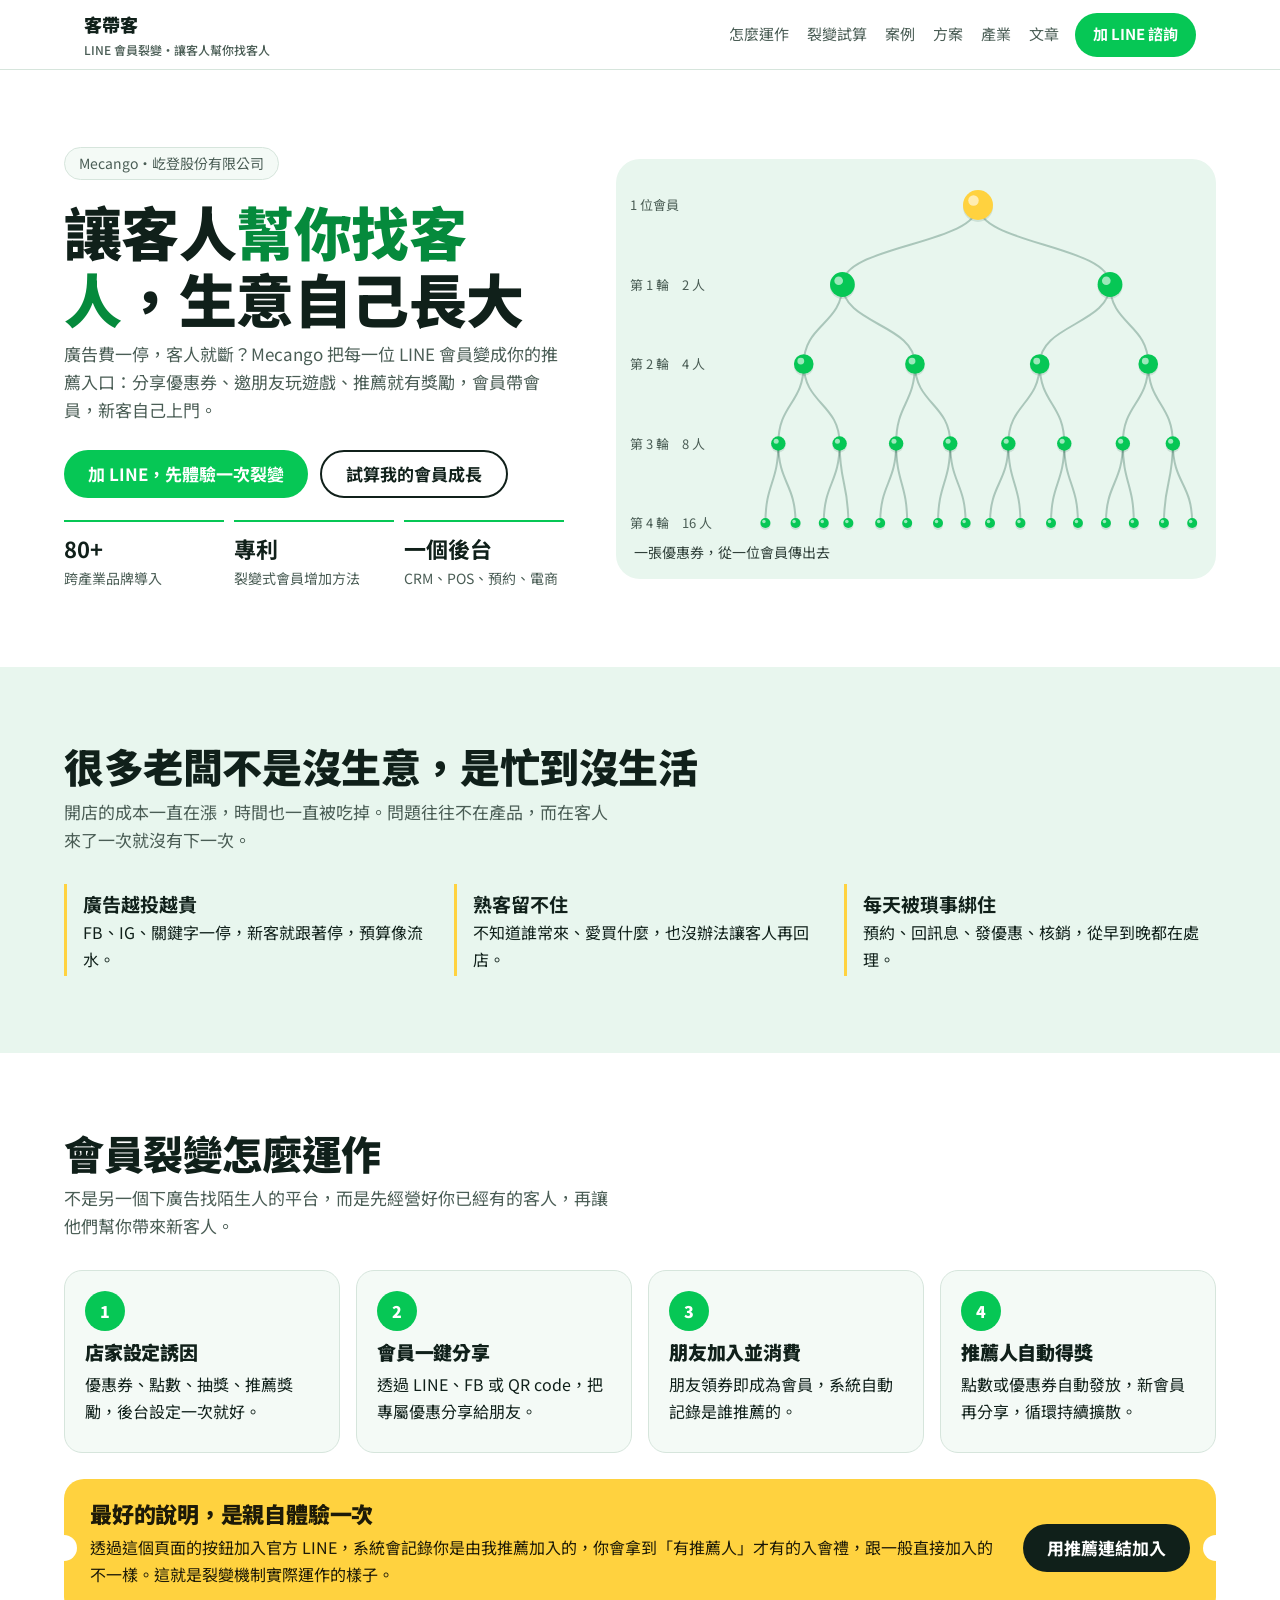
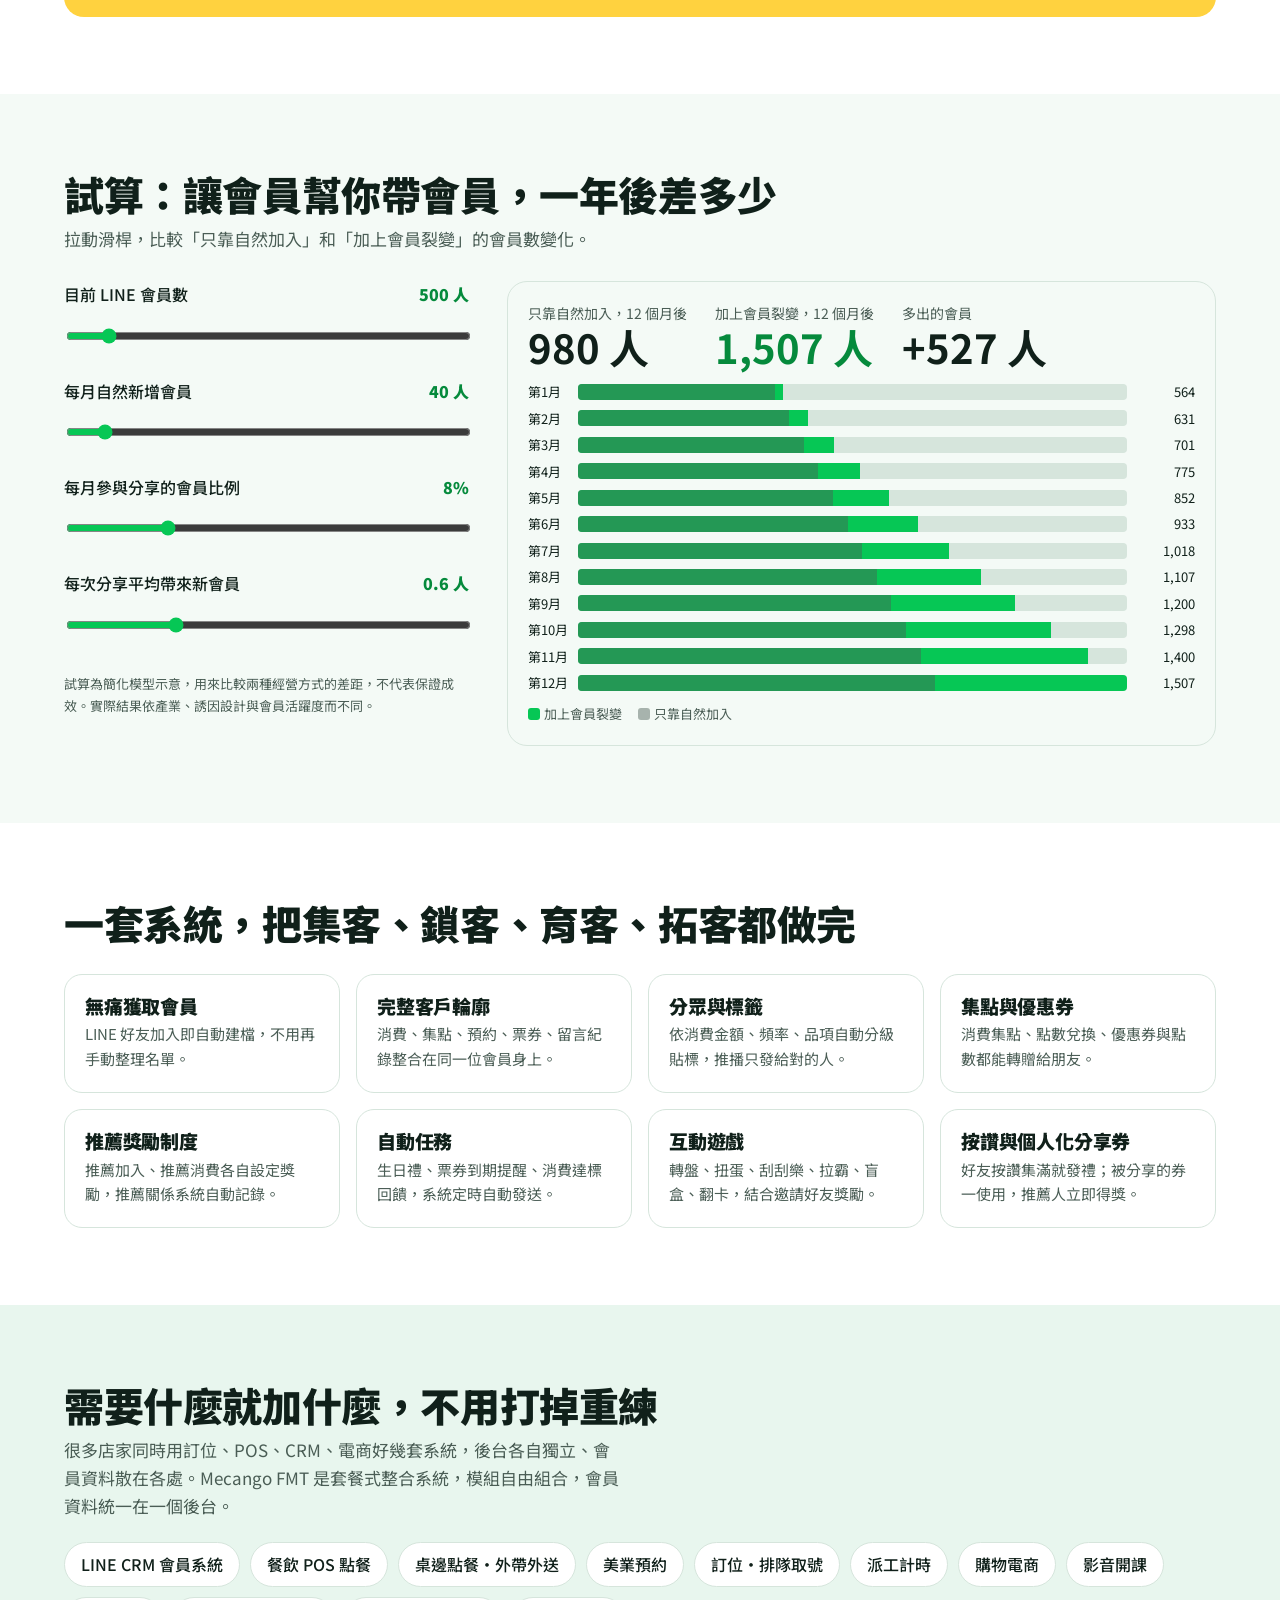
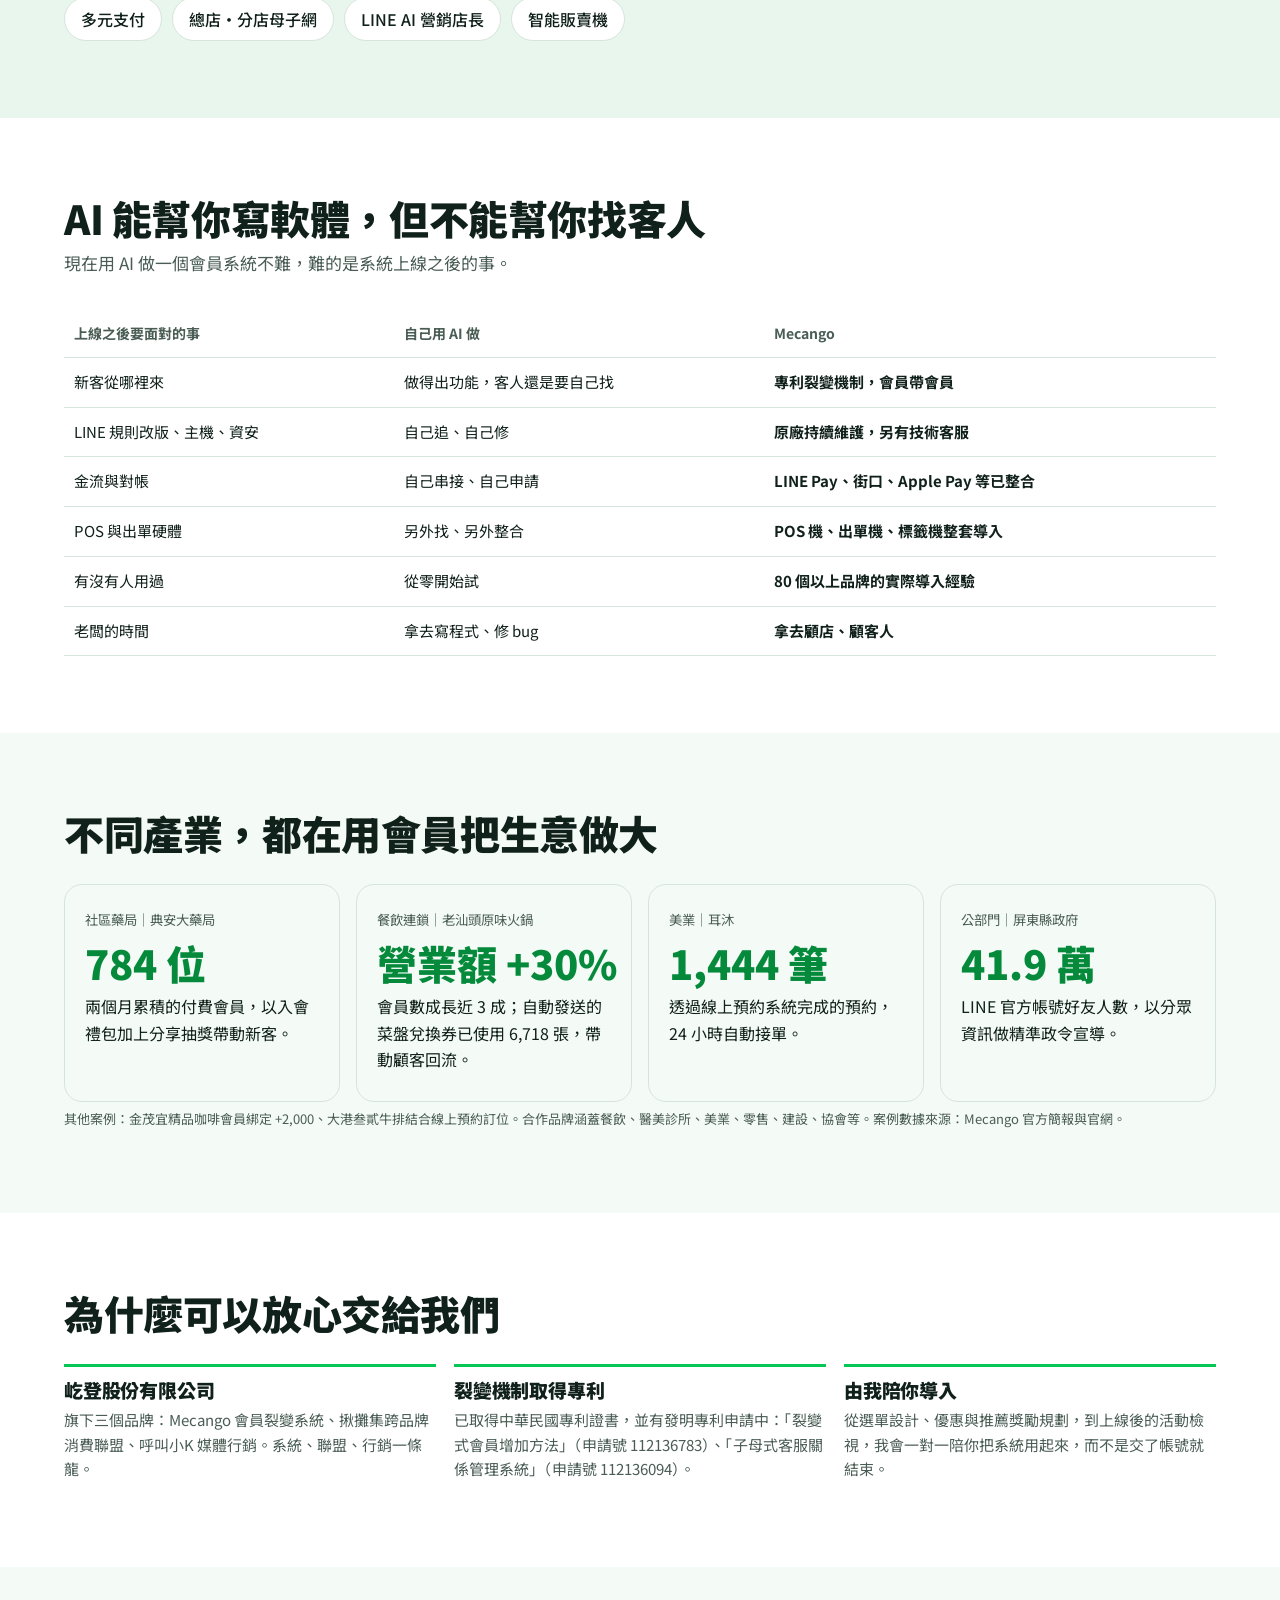
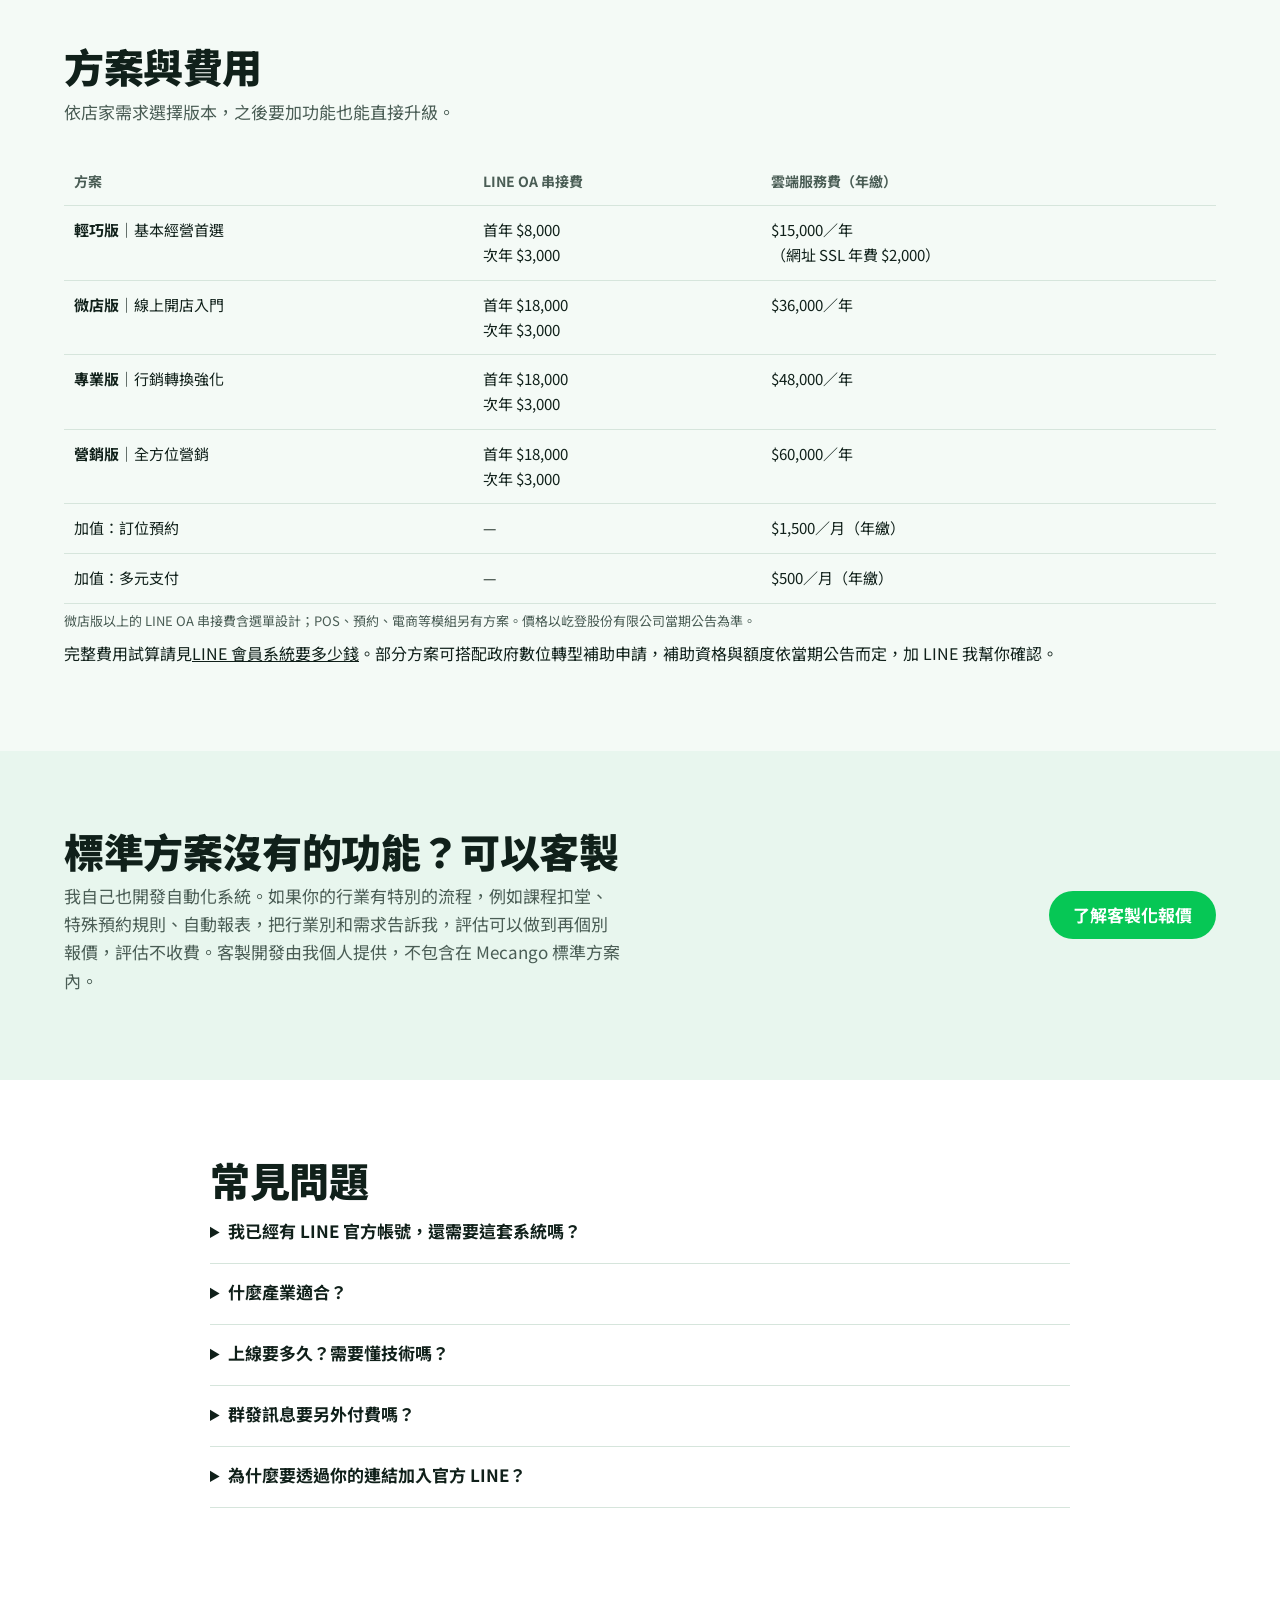
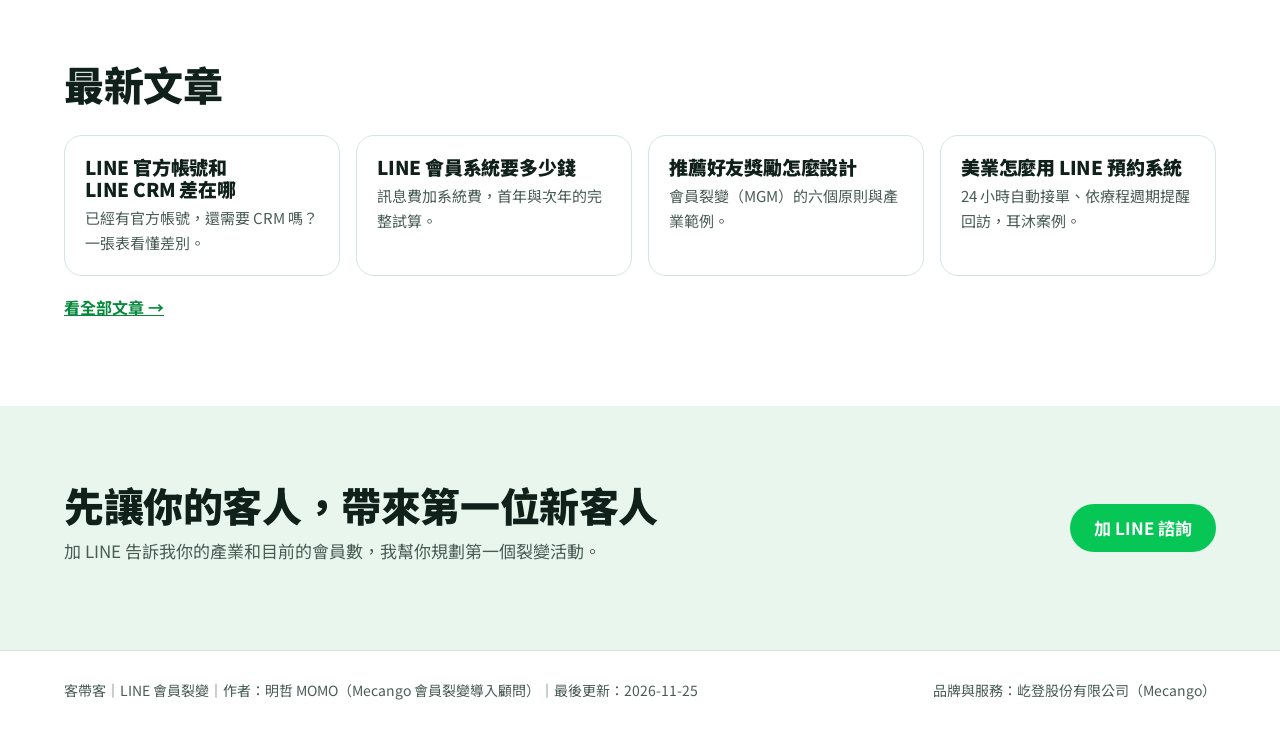
==== index.html @ d86360e8 "新增客製化功能報價頁 /custom/（需求整理表單一鍵複製到 LINE），首頁與費用頁加入入口 Co-Authored-By: Claude Opus 5.5 <noreply@anthropic." ====
<!DOCTYPE html>
<html lang="zh-Hant">
<head>
<meta charset="utf-8">
<meta name="viewport" content="width=device-width,initial-scale=1">
<title>客帶客｜LINE 會員裂變</title>
<meta name="description" content="明哲MOMO｜Mecango LINE 會員裂變系統導入顧問。讓客人幫店家找客人：LINE 官方帳號 × CRM × 推薦獎勵，適合餐飲、美業、零售與服務業。">
<meta property="og:title" content="讓客人幫你找客人｜客帶客 LINE 會員裂變">
<meta property="og:description" content="不是又一套 LINE 工具，是會一直長出新客人的會員機制。Mecango 由屹登股份有限公司提供。">
<link rel="canonical" href="https://crm.momowinwin.com/">
<meta property="og:url" content="https://crm.momowinwin.com/">
<meta property="og:site_name" content="客帶客｜LINE 會員裂變">
<meta property="og:type" content="website">
<meta property="og:locale" content="zh_TW">
<meta name="author" content="明哲 MOMO">
<script type="application/ld+json">[{"@context": "https://schema.org", "@type": "WebSite", "@id": "https://crm.momowinwin.com/#website", "name": "客帶客｜LINE 會員裂變", "alternateName": ["客帶客", "客帶客 LINE 會員裂變"], "url": "https://crm.momowinwin.com/", "inLanguage": "zh-TW", "author": {"@id": "https://crm.momowinwin.com/#momo"}}, {"@context": "https://schema.org", "@type": "Person", "@id": "https://crm.momowinwin.com/#momo", "name": "明哲 MOMO", "alternateName": "MOMO", "jobTitle": "Mecango 會員裂變導入顧問", "url": "https://crm.momowinwin.com/", "knowsAbout": ["LINE 官方帳號", "LINE CRM", "會員裂變行銷", "推薦好友獎勵", "餐飲 POS", "美業預約系統"]}, {"@context": "https://schema.org", "@type": "Service", "@id": "https://crm.momowinwin.com/#service", "name": "Mecango LINE 會員裂變系統導入", "serviceType": "LINE 官方帳號 CRM 會員系統導入", "description": "協助餐飲、美業、零售與服務業導入 Mecango LINE 會員裂變系統：會員建檔、分眾標籤、集點優惠券、推薦好友獎勵、互動遊戲與 POS、預約、電商整合。", "provider": {"@id": "https://crm.momowinwin.com/#momo"}, "brand": {"@type": "Brand", "name": "Mecango"}, "areaServed": {"@type": "Country", "name": "台灣"}, "url": "https://crm.momowinwin.com/", "hasOfferCatalog": {"@type": "OfferCatalog", "name": "Mecango FMT 方案（雲端服務費，年繳）", "itemListElement": [{"@type": "Offer", "name": "輕巧版", "price": "15000", "priceCurrency": "TWD", "description": "基本經營首選；LINE OA 串接費首年 $8,000、次年 $3,000"}, {"@type": "Offer", "name": "微店版", "price": "36000", "priceCurrency": "TWD", "description": "線上開店入門；LINE OA 串接費首年 $18,000、次年 $3,000"}, {"@type": "Offer", "name": "專業版", "price": "48000", "priceCurrency": "TWD", "description": "行銷轉換強化；LINE OA 串接費首年 $18,000、次年 $3,000"}, {"@type": "Offer", "name": "營銷版", "price": "60000", "priceCurrency": "TWD", "description": "全方位營銷；LINE OA 串接費首年 $18,000、次年 $3,000"}]}}, {"@context": "https://schema.org", "@type": "FAQPage", "mainEntity": [{"@type": "Question", "name": "我已經有 LINE 官方帳號，還需要這套系統嗎？", "acceptedAnswer": {"@type": "Answer", "text": "LINE 官方帳號本身能群發訊息，但沒有會員分級、集點、推薦關係紀錄與自動任務。Mecango 是接在你的官方帳號上，讓它從「發訊息的工具」變成「會長出新客人的會員系統」。"}}, {"@type": "Question", "name": "什麼產業適合？", "acceptedAnswer": {"@type": "Answer", "text": "只要有回頭客的生意都適合：餐飲、美業、醫美診所、藥局零售、課程、服務業，也有公部門與協會在使用。"}}, {"@type": "Question", "name": "上線要多久？需要懂技術嗎？", "acceptedAnswer": {"@type": "Answer", "text": "不需要懂技術。LINE OA 串接與選單設計由團隊完成，我會協助你規劃優惠與推薦獎勵，並教你操作後台。"}}, {"@type": "Question", "name": "群發訊息要另外付費嗎？", "acceptedAnswer": {"@type": "Answer", "text": "LINE 官方帳號的群發訊息依 LINE 的方案計費，這是 LINE 官方的費用。裂變的好處是讓會員自己分享，減少你對廣告與大量群發的依賴。"}}, {"@type": "Question", "name": "為什麼要透過你的連結加入官方 LINE？", "acceptedAnswer": {"@type": "Answer", "text": "透過推薦連結加入，系統會綁定推薦人，你會拿到有推薦人才有的入會禮，我也能直接服務你。這正是你未來可以用在自己客人身上的機制。"}}]}]</script>
<link rel="preconnect" href="https://fonts.googleapis.com">
<link rel="preconnect" href="https://fonts.gstatic.com" crossorigin>
<link href="https://fonts.googleapis.com/css2?family=Noto+Sans+TC:wght@400;500;700;900&display=swap" rel="stylesheet">
<style>
/* VOICE occasion: a confident shop-owner landing page, warm and plain-spoken
   IDEA a LINE coupon that gets passed hand to hand and multiplies
   PICTURE one member at the root branching into a growing tree of new members, drawn live
   COLOUR white ground, pale mint #e8f6ee bands, LINE green #06c755, coupon yellow #ffd23f
   TYPE Noto Sans TC 900 for titles + Noto Sans TC 400/500 text
   LAYOUT laptop: title block left over the fission tree band; phone: title, tree, button */
:root{color-scheme:light;--bg:#ffffff;--ink:#10201a;--soft:#4a5d55;--deep:#e8f6ee;--deepink:#10201a;--line:#06c755;--lineink:#058a3c;--yel:#ffd23f;--panel:#f4faf6;--rule:#d6e5dc}
:root[data-theme=light]{color-scheme:light}
:root[data-theme=dark]{color-scheme:light}
*{box-sizing:border-box;min-width:0}
html{scroll-padding-top:72px;scroll-behavior:smooth}
body{margin:0;background:var(--bg);color:var(--ink);font:16px/1.65 "Noto Sans TC",system-ui,sans-serif;overflow-x:clip}
img{max-width:100%}
a{color:inherit}
h1,h2,h3{font-weight:900;line-height:1.15;letter-spacing:-.01em;margin:0;text-wrap:balance}
h1{font-size:clamp(34px,5.4vw,58px)}
h2{font-size:clamp(28px,3.6vw,40px)}
h3{font-size:19px}
p{margin:.5em 0}
.wrap{max-width:1240px;margin:0 auto}
.band{padding-block:clamp(40px,6vw,88px);padding-inline:max(5vw,16px)}
.lede{color:var(--soft);font-size:17px;max-width:62ch}
.btn{display:inline-flex;align-items:center;gap:.5em;min-height:48px;padding:0 24px;border-radius:999px;background:var(--line);color:#fff;font-weight:700;text-decoration:none;font-size:17px;border:0;cursor:pointer;transition:transform .15s}
.btn:hover{transform:translateY(-2px)}
.btn:focus-visible,a:focus-visible,input:focus-visible,summary:focus-visible{outline:3px solid var(--yel);outline-offset:3px}
.btn.ghost{background:transparent;color:inherit;border:2px solid currentColor}
nav{position:sticky;top:0;z-index:9;background:color-mix(in srgb,var(--bg) 92%,transparent);backdrop-filter:blur(8px);border-bottom:1px solid var(--rule)}
nav .wrap{display:flex;align-items:center;gap:16px;flex-wrap:wrap;padding:10px max(5vw,16px)}
.brand{font-weight:900;font-size:18px;text-decoration:none;margin-right:auto}
.brand small{display:block;font-weight:500;font-size:12px;color:var(--soft)}
nav .links{display:flex;gap:18px;flex-wrap:wrap;font-size:15px}
nav .links a{text-decoration:none;color:var(--soft)}
nav .links a:hover{color:var(--ink)}
nav .btn{min-height:44px;padding:0 18px;font-size:15px}
.hero{display:grid;grid-template-columns:minmax(0,5fr) minmax(0,6fr);gap:clamp(20px,4vw,56px);align-items:center}
.hero .tag{display:inline-block;background:var(--panel);border:1px solid var(--rule);border-radius:999px;padding:4px 14px;font-size:14px;color:var(--soft);margin-bottom:18px}
.hero h1 em{font-style:normal;color:var(--lineink)}
.hero .cta{display:flex;gap:12px;flex-wrap:wrap;margin:26px 0 18px}
.facts{display:grid;grid-template-columns:repeat(3,minmax(0,1fr));gap:10px;margin-top:22px}
.facts div{border-top:2px solid var(--line);padding-top:8px;font-size:14px;color:var(--soft)}
.facts b{display:block;font-size:22px;color:var(--ink);white-space:nowrap}
.fig{position:relative;min-height:420px;border-radius:24px;background:var(--deep);overflow:hidden}
.fig>svg{position:absolute;inset:0;width:100%;height:100%}
.figcap{position:absolute;left:18px;bottom:14px;color:var(--deepink);font-size:14px;opacity:.85}
.deep{background:var(--deep);color:var(--deepink)}
.deep .lede{color:var(--soft)}
.pains{display:grid;grid-template-columns:repeat(3,minmax(0,1fr));gap:18px;margin-top:30px}
.pains div{border-left:3px solid var(--yel);padding:4px 0 4px 16px}
.pains b{font-size:19px;display:block}
.steps{display:grid;grid-template-columns:repeat(4,minmax(0,1fr));gap:16px;margin-top:30px;counter-reset:s}
.step{background:var(--panel);border:1px solid var(--rule);border-radius:18px;padding:20px}
.step i{display:grid;place-items:center;width:40px;height:40px;border-radius:50%;background:var(--line);color:#fff;font-style:normal;font-weight:900;margin-bottom:10px}
.coupon{margin-top:26px;display:grid;grid-template-columns:minmax(0,1fr) auto;gap:20px;align-items:center;background:var(--yel);color:#1d1a08;border-radius:20px;padding:22px 26px;position:relative}
.coupon::before,.coupon::after{content:"";position:absolute;width:26px;height:26px;border-radius:50%;background:var(--bg);top:50%;transform:translateY(-50%)}
.coupon::before{left:-13px}
.coupon::after{right:-13px}
.coupon h3{font-size:22px}
.coupon .btn{background:#10201a}
.calc{display:grid;grid-template-columns:minmax(0,4fr) minmax(0,7fr);gap:clamp(18px,3vw,40px);margin-top:28px}
.ctrl{display:grid;gap:18px;align-content:start}
.ctrl label{display:grid;gap:4px;font-weight:500}
.ctrl label span{display:flex;justify-content:space-between;gap:8px}
.ctrl output{font-weight:900;color:var(--lineink);white-space:nowrap}
input[type=range]{width:100%;height:44px;accent-color:var(--line)}
.result{background:var(--panel);border:1px solid var(--rule);border-radius:20px;padding:20px}
.big{display:flex;flex-wrap:wrap;gap:12px 28px;margin-bottom:12px}
.big div{font-size:14px;color:var(--soft)}
.big b{display:block;font-size:clamp(28px,4vw,40px);color:var(--ink);line-height:1.1;white-space:nowrap}
.big .up b{color:var(--lineink)}
.bars{display:grid;gap:5px}
.bar{display:grid;grid-template-columns:3.2em minmax(0,1fr) 4.6em;gap:8px;align-items:center;font-size:13px}
.bar .t{height:16px;background:var(--rule);border-radius:4px;position:relative;overflow:hidden}
.bar .a{position:absolute;inset:0 auto 0 0;background:var(--soft);opacity:.45}
.bar .b{position:absolute;inset:0 auto 0 0;background:var(--line)}
.bar .v{text-align:right;font-variant-numeric:tabular-nums;white-space:nowrap}
.key{display:flex;gap:16px;flex-wrap:wrap;font-size:13px;color:var(--soft);margin-top:10px}
.key i{display:inline-block;width:12px;height:12px;border-radius:3px;vertical-align:-1px;margin-right:4px}
.note{font-size:13px;color:var(--soft)}
.grid4{display:grid;grid-template-columns:repeat(4,minmax(0,1fr));gap:16px;margin-top:28px}
.feat{border:1px solid var(--rule);border-radius:18px;padding:20px}
.feat h3{margin-bottom:6px}
.feat p{color:var(--soft);font-size:15px;margin:0}
.mods{display:flex;flex-wrap:wrap;gap:10px;margin-top:22px}
.mods span{background:#fff;border:1px solid var(--rule);border-radius:999px;padding:8px 16px;font-weight:500}
.scroll{overflow-x:auto}
table{width:100%;border-collapse:collapse;margin-top:24px;font-size:15px}
th,td{text-align:left;padding:12px 10px;border-bottom:1px solid var(--rule);vertical-align:top}
th{font-size:14px;color:var(--soft);font-weight:700}
td.us{font-weight:700}
td.us::marker{content:none}
.price td:nth-child(n+2){white-space:nowrap}
.cases{display:grid;grid-template-columns:repeat(4,minmax(0,1fr));gap:16px;margin-top:28px}
.case{background:var(--panel);border-radius:18px;padding:20px;border:1px solid var(--rule)}
.case small{color:var(--soft)}
.case b{display:block;font-size:clamp(30px,3.4vw,40px);font-weight:900;color:var(--lineink);line-height:1.1;margin:10px 0 4px;white-space:nowrap}
.trust{display:grid;grid-template-columns:repeat(3,minmax(0,1fr));gap:18px;margin-top:28px}
.trust div{border-top:3px solid var(--line);padding-top:12px}
.trust p{color:var(--soft);font-size:15px}
details{border-bottom:1px solid var(--rule);padding:14px 0}
summary{cursor:pointer;font-weight:700;font-size:17px;min-height:32px}
details p{color:var(--soft)}
.final{text-align:left;display:grid;grid-template-columns:minmax(0,1fr) auto;gap:24px;align-items:center}
footer{padding:28px max(5vw,16px);font-size:14px;color:var(--soft);border-top:1px solid var(--rule)}
footer .wrap{display:flex;flex-wrap:wrap;gap:8px 24px;justify-content:space-between}
@media(max-width:900px){.hero,.calc{grid-template-columns:minmax(0,1fr)}.steps,.grid4,.cases{grid-template-columns:repeat(2,minmax(0,1fr))}nav .links a:nth-child(-n+4){display:none}nav .links{gap:14px}}
@media(max-width:600px){.pains,.trust,.steps,.grid4,.cases,.facts{grid-template-columns:minmax(0,1fr)}.facts{grid-template-columns:repeat(3,minmax(0,1fr))}.facts b{font-size:18px}.fig{min-height:320px}.coupon,.final{grid-template-columns:minmax(0,1fr)}table{font-size:14px}.stack thead{display:none}.stack tr{display:grid;padding-block:10px;border-bottom:1px solid var(--rule)}.stack td{border:0;padding:3px 0}.stack td::before{content:attr(data-l)"：";color:var(--soft);font-weight:500}}
@media(prefers-reduced-motion:reduce){html{scroll-behavior:auto}.btn{transition:none}}
</style>
</head>
<body>
<nav><div class="wrap">
<a class="brand" href="#top">客帶客<small>LINE 會員裂變・讓客人幫你找客人</small></a>
<div class="links"><a href="#how">怎麼運作</a><a href="#calc">裂變試算</a><a href="#cases">案例</a><a href="#price">方案</a><a href="guides/#industry">產業</a><a href="guides/">文章</a></div>
<a class="btn js-line" href="https://liff.line.me/2000189532-mPbqGd5y/subscribe-3q5l5619" target="_blank" rel="noopener">加 LINE 諮詢</a>
</div></nav>

<header class="band" id="top"><div class="wrap hero">
<div>
<span class="tag">Mecango・屹登股份有限公司</span>
<h1>讓客人<em>幫你找客人</em>，生意自己長大</h1>
<p class="lede">廣告費一停，客人就斷？Mecango 把每一位 LINE 會員變成你的推薦入口：分享優惠券、邀朋友玩遊戲、推薦就有獎勵，會員帶會員，新客自己上門。</p>
<div class="cta"><a class="btn js-line" href="https://liff.line.me/2000189532-mPbqGd5y/subscribe-3q5l5619" target="_blank" rel="noopener">加 LINE，先體驗一次裂變</a><a class="btn ghost" href="#calc">試算我的會員成長</a></div>
<div class="facts">
<div><b>80+</b>跨產業品牌導入</div>
<div><b>專利</b>裂變式會員增加方法</div>
<div><b>一個後台</b>CRM、POS、預約、電商</div>
</div>
</div>
<div class="fig" id="tree"><svg aria-label="一位會員分享後，新會員再分享，會員數層層增加的示意圖" role="img"></svg><span class="figcap">一張優惠券，從一位會員傳出去</span></div>
</div></header>

<section class="band deep"><div class="wrap">
<h2>很多老闆不是沒生意，是忙到沒生活</h2>
<p class="lede">開店的成本一直在漲，時間也一直被吃掉。問題往往不在產品，而在客人來了一次就沒有下一次。</p>
<div class="pains">
<div><b>廣告越投越貴</b>FB、IG、關鍵字一停，新客就跟著停，預算像流水。</div>
<div><b>熟客留不住</b>不知道誰常來、愛買什麼，也沒辦法讓客人再回店。</div>
<div><b>每天被瑣事綁住</b>預約、回訊息、發優惠、核銷，從早到晚都在處理。</div>
</div>
</div></section>

<section class="band" id="how"><div class="wrap">
<h2>會員裂變怎麼運作</h2>
<p class="lede">不是另一個下廣告找陌生人的平台，而是先經營好你已經有的客人，再讓他們幫你帶來新客人。</p>
<div class="steps">
<div class="step"><i>1</i><h3>店家設定誘因</h3><p>優惠券、點數、抽獎、推薦獎勵，後台設定一次就好。</p></div>
<div class="step"><i>2</i><h3>會員一鍵分享</h3><p>透過 LINE、FB 或 QR code，把專屬優惠分享給朋友。</p></div>
<div class="step"><i>3</i><h3>朋友加入並消費</h3><p>朋友領券即成為會員，系統自動記錄是誰推薦的。</p></div>
<div class="step"><i>4</i><h3>推薦人自動得獎</h3><p>點數或優惠券自動發放，新會員再分享，循環持續擴散。</p></div>
</div>
<div class="coupon">
<div><h3>最好的說明，是親自體驗一次</h3><p>透過這個頁面的按鈕加入官方 LINE，系統會記錄你是由我推薦加入的，你會拿到「有推薦人」才有的入會禮，跟一般直接加入的不一樣。這就是裂變機制實際運作的樣子。</p></div>
<a class="btn js-line" href="https://liff.line.me/2000189532-mPbqGd5y/subscribe-3q5l5619" target="_blank" rel="noopener">用推薦連結加入</a>
</div>
</div></section>

<section class="band" id="calc" style="background:var(--panel)"><div class="wrap">
<h2>試算：讓會員幫你帶會員，一年後差多少</h2>
<p class="lede">拉動滑桿，比較「只靠自然加入」和「加上會員裂變」的會員數變化。</p>
<div class="calc">
<div class="ctrl">
<label for="m0"><span>目前 LINE 會員數<output id="o-m0"></output></span><input type="range" id="m0" min="50" max="5000" step="50" value="500"></label>
<label for="org"><span>每月自然新增會員<output id="o-org"></output></span><input type="range" id="org" min="0" max="500" step="10" value="40"></label>
<label for="sh"><span>每月參與分享的會員比例<output id="o-sh"></output></span><input type="range" id="sh" min="1" max="30" step="1" value="8"></label>
<label for="cv"><span>每次分享平均帶來新會員<output id="o-cv"></output></span><input type="range" id="cv" min="0.1" max="2" step="0.1" value="0.6"></label>
<p class="note">試算為簡化模型示意，用來比較兩種經營方式的差距，不代表保證成效。實際結果依產業、誘因設計與會員活躍度而不同。</p>
</div>
<div class="result">
<div class="big"><div>只靠自然加入，12 個月後<b id="r-a"></b></div><div class="up">加上會員裂變，12 個月後<b id="r-b"></b></div><div>多出的會員<b id="r-d"></b></div></div>
<div class="bars" id="bars"></div>
<div class="key"><span><i style="background:var(--line)"></i>加上會員裂變</span><span><i style="background:var(--soft);opacity:.45"></i>只靠自然加入</span></div>
</div>
</div>
</div></section>

<section class="band" id="features"><div class="wrap">
<h2>一套系統，把集客、鎖客、育客、拓客都做完</h2>
<div class="grid4">
<div class="feat"><h3>無痛獲取會員</h3><p>LINE 好友加入即自動建檔，不用再手動整理名單。</p></div>
<div class="feat"><h3>完整客戶輪廓</h3><p>消費、集點、預約、票券、留言紀錄整合在同一位會員身上。</p></div>
<div class="feat"><h3>分眾與標籤</h3><p>依消費金額、頻率、品項自動分級貼標，推播只發給對的人。</p></div>
<div class="feat"><h3>集點與優惠券</h3><p>消費集點、點數兌換、優惠券與點數都能轉贈給朋友。</p></div>
<div class="feat"><h3>推薦獎勵制度</h3><p>推薦加入、推薦消費各自設定獎勵，推薦關係系統自動記錄。</p></div>
<div class="feat"><h3>自動任務</h3><p>生日禮、票券到期提醒、消費達標回饋，系統定時自動發送。</p></div>
<div class="feat"><h3>互動遊戲</h3><p>轉盤、扭蛋、刮刮樂、拉霸、盲盒、翻卡，結合邀請好友獎勵。</p></div>
<div class="feat"><h3>按讚與個人化分享券</h3><p>好友按讚集滿就發禮；被分享的券一使用，推薦人立即得獎。</p></div>
</div>
</div></section>

<section class="band deep"><div class="wrap">
<h2>需要什麼就加什麼，不用打掉重練</h2>
<p class="lede">很多店家同時用訂位、POS、CRM、電商好幾套系統，後台各自獨立、會員資料散在各處。Mecango FMT 是套餐式整合系統，模組自由組合，會員資料統一在一個後台。</p>
<div class="mods"><span>LINE CRM 會員系統</span><span>餐飲 POS 點餐</span><span>桌邊點餐・外帶外送</span><span>美業預約</span><span>訂位・排隊取號</span><span>派工計時</span><span>購物電商</span><span>影音開課</span><span>多元支付</span><span>總店・分店母子網</span><span>LINE AI 營銷店長</span><span>智能販賣機</span></div>
</div></section>

<section class="band"><div class="wrap">
<h2>AI 能幫你寫軟體，但不能幫你找客人</h2>
<p class="lede">現在用 AI 做一個會員系統不難，難的是系統上線之後的事。</p>
<div class="scroll"><table class="stack">
<thead><tr><th>上線之後要面對的事</th><th>自己用 AI 做</th><th>Mecango</th></tr></thead>
<tbody>
<tr><td>新客從哪裡來</td><td>做得出功能，客人還是要自己找</td><td class="us">專利裂變機制，會員帶會員</td></tr>
<tr><td>LINE 規則改版、主機、資安</td><td>自己追、自己修</td><td class="us">原廠持續維護，另有技術客服</td></tr>
<tr><td>金流與對帳</td><td>自己串接、自己申請</td><td class="us">LINE Pay、街口、Apple Pay 等已整合</td></tr>
<tr><td>POS 與出單硬體</td><td>另外找、另外整合</td><td class="us">POS 機、出單機、標籤機整套導入</td></tr>
<tr><td>有沒有人用過</td><td>從零開始試</td><td class="us">80 個以上品牌的實際導入經驗</td></tr>
<tr><td>老闆的時間</td><td>拿去寫程式、修 bug</td><td class="us">拿去顧店、顧客人</td></tr>
</tbody></table></div>
</div></section>

<section class="band" id="cases" style="background:var(--panel)"><div class="wrap">
<h2>不同產業，都在用會員把生意做大</h2>
<div class="cases">
<div class="case"><small>社區藥局｜典安大藥局</small><b>784 位</b><p>兩個月累積的付費會員，以入會禮包加上分享抽獎帶動新客。</p></div>
<div class="case"><small>餐飲連鎖｜老汕頭原味火鍋</small><b>營業額 +30%</b><p>會員數成長近 3 成；自動發送的菜盤兌換券已使用 6,718 張，帶動顧客回流。</p></div>
<div class="case"><small>美業｜耳沐</small><b>1,444 筆</b><p>透過線上預約系統完成的預約，24 小時自動接單。</p></div>
<div class="case"><small>公部門｜屏東縣政府</small><b>41.9 萬</b><p>LINE 官方帳號好友人數，以分眾資訊做精準政令宣導。</p></div>
</div>
<p class="note">其他案例：金茂宜精品咖啡會員綁定 +2,000、大港叁貳牛排結合線上預約訂位。合作品牌涵蓋餐飲、醫美診所、美業、零售、建設、協會等。案例數據來源：Mecango 官方簡報與官網。</p>
</div></section>

<section class="band"><div class="wrap">
<h2>為什麼可以放心交給我們</h2>
<div class="trust">
<div><h3>屹登股份有限公司</h3><p>旗下三個品牌：Mecango 會員裂變系統、揪攤集跨品牌消費聯盟、呼叫小K 媒體行銷。系統、聯盟、行銷一條龍。</p></div>
<div><h3>裂變機制取得專利</h3><p>已取得中華民國專利證書，並有發明專利申請中：「裂變式會員增加方法」（申請號 112136783）、「子母式客服關係管理系統」（申請號 112136094）。</p></div>
<div><h3>由我陪你導入</h3><p>從選單設計、優惠與推薦獎勵規劃，到上線後的活動檢視，我會一對一陪你把系統用起來，而不是交了帳號就結束。</p></div>
</div>
</div></section>

<section class="band" id="price" style="background:var(--panel)"><div class="wrap">
<h2>方案與費用</h2>
<p class="lede">依店家需求選擇版本，之後要加功能也能直接升級。</p>
<div class="scroll"><table class="price">
<thead><tr><th>方案</th><th>LINE OA 串接費</th><th>雲端服務費（年繳）</th></tr></thead>
<tbody>
<tr><td><b>輕巧版</b>｜基本經營首選</td><td>首年 $8,000<br>次年 $3,000</td><td>$15,000／年<br>（網址 SSL 年費 $2,000）</td></tr>
<tr><td><b>微店版</b>｜線上開店入門</td><td>首年 $18,000<br>次年 $3,000</td><td>$36,000／年</td></tr>
<tr><td><b>專業版</b>｜行銷轉換強化</td><td>首年 $18,000<br>次年 $3,000</td><td>$48,000／年</td></tr>
<tr><td><b>營銷版</b>｜全方位營銷</td><td>首年 $18,000<br>次年 $3,000</td><td>$60,000／年</td></tr>
<tr><td>加值：訂位預約</td><td>—</td><td>$1,500／月（年繳）</td></tr>
<tr><td>加值：多元支付</td><td>—</td><td>$500／月（年繳）</td></tr>
</tbody></table></div>
<p class="note">微店版以上的 LINE OA 串接費含選單設計；POS、預約、電商等模組另有方案。價格以屹登股份有限公司當期公告為準。</p>
<p>完整費用試算請見<a href="pricing/">LINE 會員系統要多少錢</a>。部分方案可搭配政府數位轉型補助申請，補助資格與額度依當期公告而定，加 LINE 我幫你確認。</p>
</div></section>

<section class="band deep" id="custom"><div class="wrap final">
<div><h2>標準方案沒有的功能？可以客製</h2><p class="lede">我自己也開發自動化系統。如果你的行業有特別的流程，例如課程扣堂、特殊預約規則、自動報表，把行業別和需求告訴我，評估可以做到再個別報價，評估不收費。客製開發由我個人提供，不包含在 Mecango 標準方案內。</p></div>
<a class="btn" href="custom/">了解客製化報價</a>
</div></section>

<section class="band" id="faq"><div class="wrap" style="max-width:860px">
<h2>常見問題</h2>
<details><summary>我已經有 LINE 官方帳號，還需要這套系統嗎？</summary><p>LINE 官方帳號本身能群發訊息，但沒有會員分級、集點、推薦關係紀錄與自動任務。Mecango 是接在你的官方帳號上，讓它從「發訊息的工具」變成「會長出新客人的會員系統」。</p></details>
<details><summary>什麼產業適合？</summary><p>只要有回頭客的生意都適合：餐飲、美業、醫美診所、藥局零售、課程、服務業，也有公部門與協會在使用。</p></details>
<details><summary>上線要多久？需要懂技術嗎？</summary><p>不需要懂技術。LINE OA 串接與選單設計由團隊完成，我會協助你規劃優惠與推薦獎勵，並教你操作後台。</p></details>
<details><summary>群發訊息要另外付費嗎？</summary><p>LINE 官方帳號的群發訊息依 LINE 的方案計費，這是 LINE 官方的費用。裂變的好處是讓會員自己分享，減少你對廣告與大量群發的依賴。</p></details>
<details><summary>為什麼要透過你的連結加入官方 LINE？</summary><p>透過推薦連結加入，系統會綁定推薦人，你會拿到有推薦人才有的入會禮，我也能直接服務你。這正是你未來可以用在自己客人身上的機制。</p></details>
</div></section>

<section class="band"><div class="wrap">
<h2>最新文章</h2>
<div class="grid4">
<a class="feat" href="line-oa-vs-crm/" style="text-decoration:none"><h3>LINE 官方帳號和 LINE CRM 差在哪</h3><p>已經有官方帳號，還需要 CRM 嗎？一張表看懂差別。</p></a>
<a class="feat" href="pricing/" style="text-decoration:none"><h3>LINE 會員系統要多少錢</h3><p>訊息費加系統費，首年與次年的完整試算。</p></a>
<a class="feat" href="referral/" style="text-decoration:none"><h3>推薦好友獎勵怎麼設計</h3><p>會員裂變（MGM）的六個原則與產業範例。</p></a>
<a class="feat" href="beauty/" style="text-decoration:none"><h3>美業怎麼用 LINE 預約系統</h3><p>24 小時自動接單、依療程週期提醒回訪，耳沐案例。</p></a>
</div>
<p style="margin-top:18px"><a href="guides/" style="color:var(--lineink);font-weight:700">看全部文章 →</a></p>
</div></section>

<section class="band deep"><div class="wrap final">
<div><h2>先讓你的客人，帶來第一位新客人</h2><p class="lede">加 LINE 告訴我你的產業和目前的會員數，我幫你規劃第一個裂變活動。</p></div>
<a class="btn js-line" href="https://liff.line.me/2000189532-mPbqGd5y/subscribe-3q5l5619" target="_blank" rel="noopener">加 LINE 諮詢</a>
</div></section>

<footer><div class="wrap">
<span>客帶客｜LINE 會員裂變｜作者：明哲 MOMO（Mecango 會員裂變導入顧問）｜最後更新：2026-11-25</span>
<span>品牌與服務：屹登股份有限公司（Mecango）</span>
</div></footer>

<script>
{
const LINE_URL="https://liff.line.me/2000189532-mPbqGd5y/subscribe-3q5l5619";
for(const a of document.querySelectorAll('.js-line')){a.href=LINE_URL;a.target="_blank";a.rel="noopener"}

const s=document.querySelector('#tree svg');
const reduce=matchMedia('(prefers-reduced-motion: reduce)').matches;
const drawTree=()=>{
  const W=s.clientWidth,H=s.clientHeight;if(!W||!H)return;
  const levels=W<520?4:5,top=46,bot=H-56,gap=(bot-top)/(levels-1),L=W<520?80:136,R=12,span=W-L-R;
  let seed=7;const rnd=()=>(seed=seed*16807%2147483647)/2147483647;
  const nodes=[];
  for(let l=0;l<levels;l++){const n=2**l;for(let i=0;i<n;i++){const x=L+span*(i+.5)/n+(l?(rnd()-.5)*span/n*.2:0);nodes.push({l,i,x,y:top+l*gap})}}
  const at=(l,i)=>nodes.find(n=>n.l===l&&n.i===i);
  let lines='',dots='';
  for(const n of nodes){if(n.l){const p=at(n.l-1,n.i>>1);lines+=`<path d="M${p.x},${p.y} C${p.x},${(p.y+n.y)/2} ${n.x},${(p.y+n.y)/2} ${n.x},${n.y}" stroke="rgba(10,74,51,.28)" stroke-width="2" fill="none"/>`}
    const r=Math.max(5,15-n.l*2.6),c=n.l===0?'#ffd23f':'#06c755',d=reduce?0:n.l*.35;
    dots+=`<g style="opacity:${reduce?1:0};animation:${reduce?'none':`pop .5s ${d}s forwards`}"><circle cx="${n.x}" cy="${n.y+2}" r="${r}" fill="rgba(10,74,51,.12)"/><circle cx="${n.x}" cy="${n.y}" r="${r}" fill="${c}"/><circle cx="${n.x-r*.3}" cy="${n.y-r*.3}" r="${r*.35}" fill="rgba(255,255,255,.6)"/></g>`}
  const labels=[];for(let l=0;l<levels;l++)labels.push(W<520?(l?`<text x="12" y="${top+l*gap-3}" fill="#4a5d55" font-size="13">第 ${l} 輪</text><text x="12" y="${top+l*gap+14}" fill="#4a5d55" font-size="13">${2**l} 人</text>`:`<text x="12" y="${top+5}" fill="#4a5d55" font-size="13">1 位會員</text>`):`<text x="14" y="${top+l*gap+5}" fill="#4a5d55" font-size="13">${l?`第 ${l} 輪　${2**l} 人`:'1 位會員'}</text>`);
  s.innerHTML=`<style>@keyframes pop{to{opacity:1}}text{paint-order:stroke;stroke:#e8f6ee;stroke-width:4px}</style>${lines}${dots}${labels.join('')}`;
};
const ro=new ResizeObserver(drawTree);ro.observe(s);

const ids=['m0','org','sh','cv'],el=Object.fromEntries(ids.map(k=>[k,document.getElementById(k)]));
const fmt=n=>Math.round(n).toLocaleString('zh-TW');
const calc=()=>{
  const m0=+el.m0.value,org=+el.org.value,sh=+el.sh.value/100,cv=+el.cv.value;
  document.getElementById('o-m0').textContent=fmt(m0)+' 人';
  document.getElementById('o-org').textContent=fmt(org)+' 人';
  document.getElementById('o-sh').textContent=Math.round(sh*100)+'%';
  document.getElementById('o-cv').textContent=cv.toFixed(1)+' 人';
  const A=[],B=[];let b=m0;
  for(let t=1;t<=12;t++){b=b+b*sh*cv+org;B.push(b);A.push(m0+org*t)}
  const max=B[11];
  document.getElementById('r-a').textContent=fmt(A[11])+' 人';
  document.getElementById('r-b').textContent=fmt(B[11])+' 人';
  document.getElementById('r-d').textContent='+'+fmt(B[11]-A[11])+' 人';
  document.getElementById('bars').innerHTML=B.map((v,i)=>`<div class="bar"><span>第${i+1}月</span><span class="t"><span class="b" style="width:${v/max*100}%"></span><span class="a" style="width:${A[i]/max*100}%"></span></span><span class="v">${fmt(v)}</span></div>`).join('');
};
ids.forEach(k=>el[k].addEventListener('input',calc));calc();
}
</script>
</body>
</html>
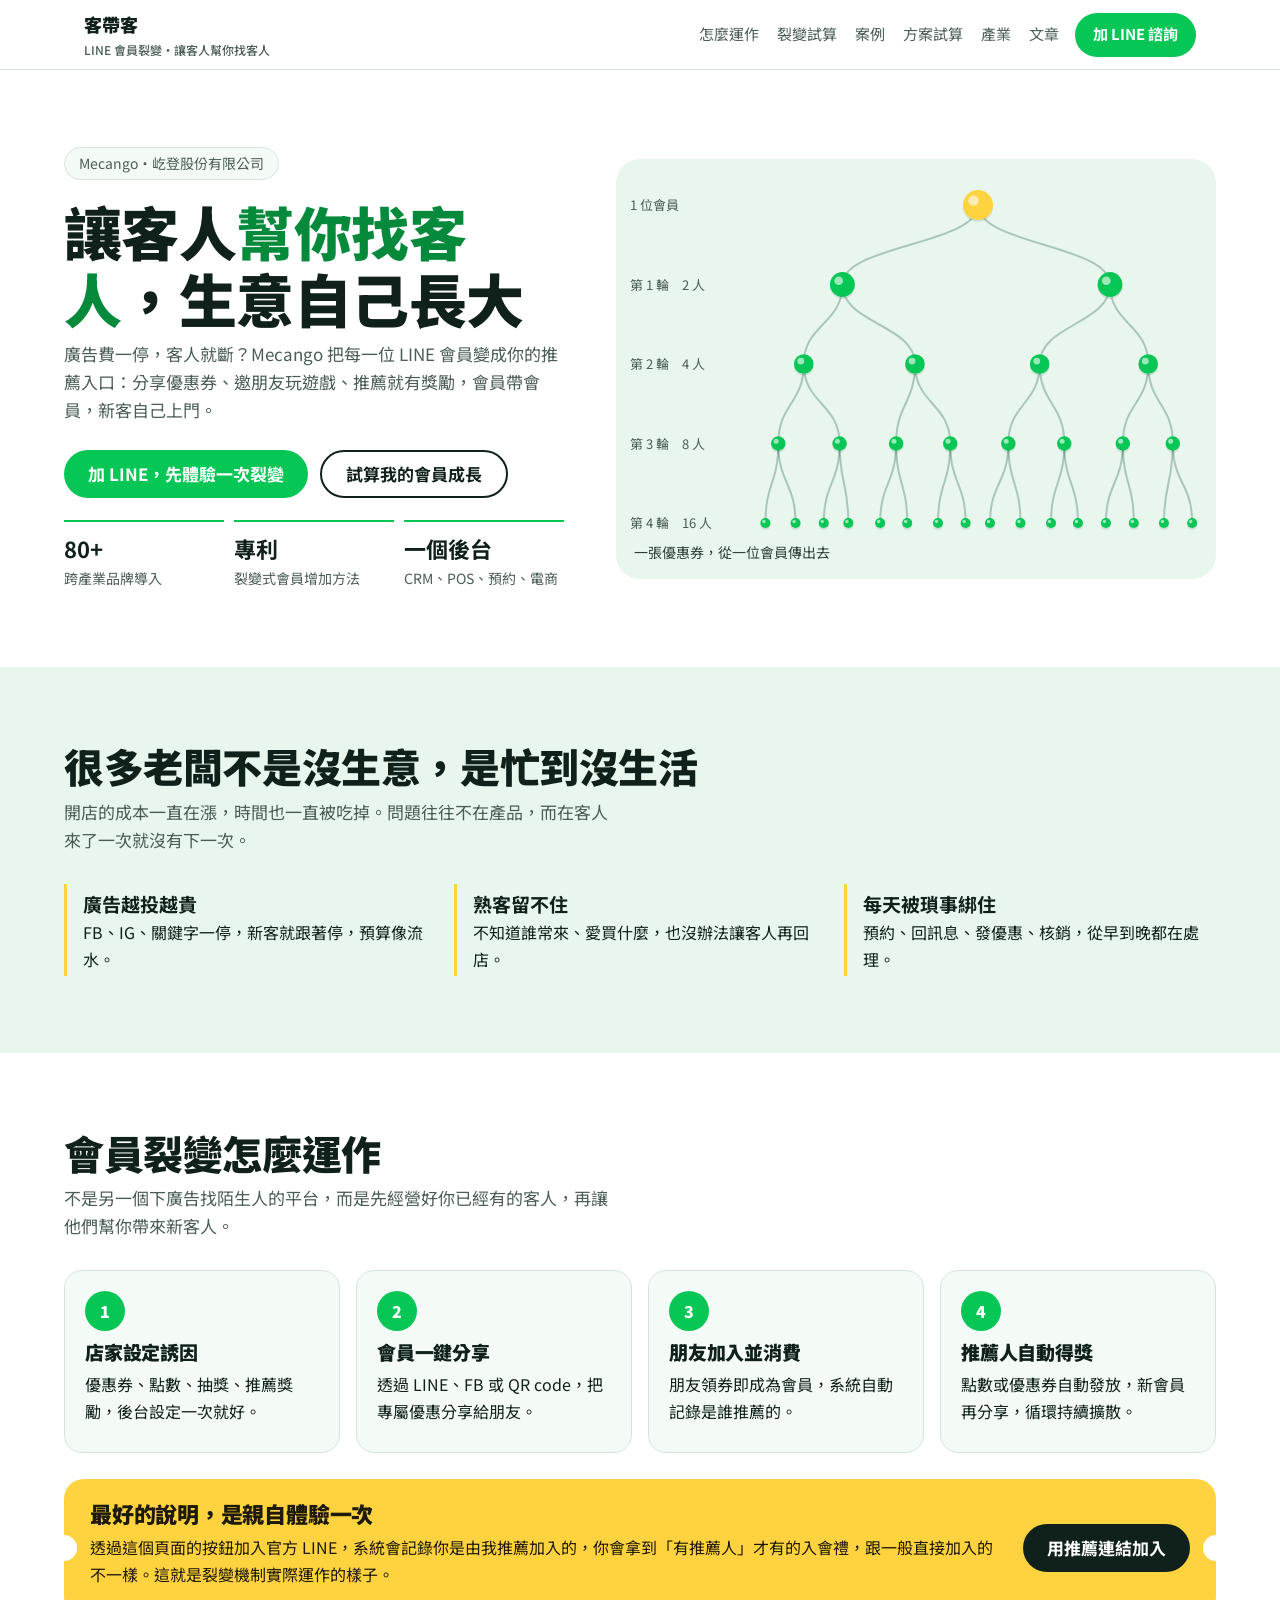
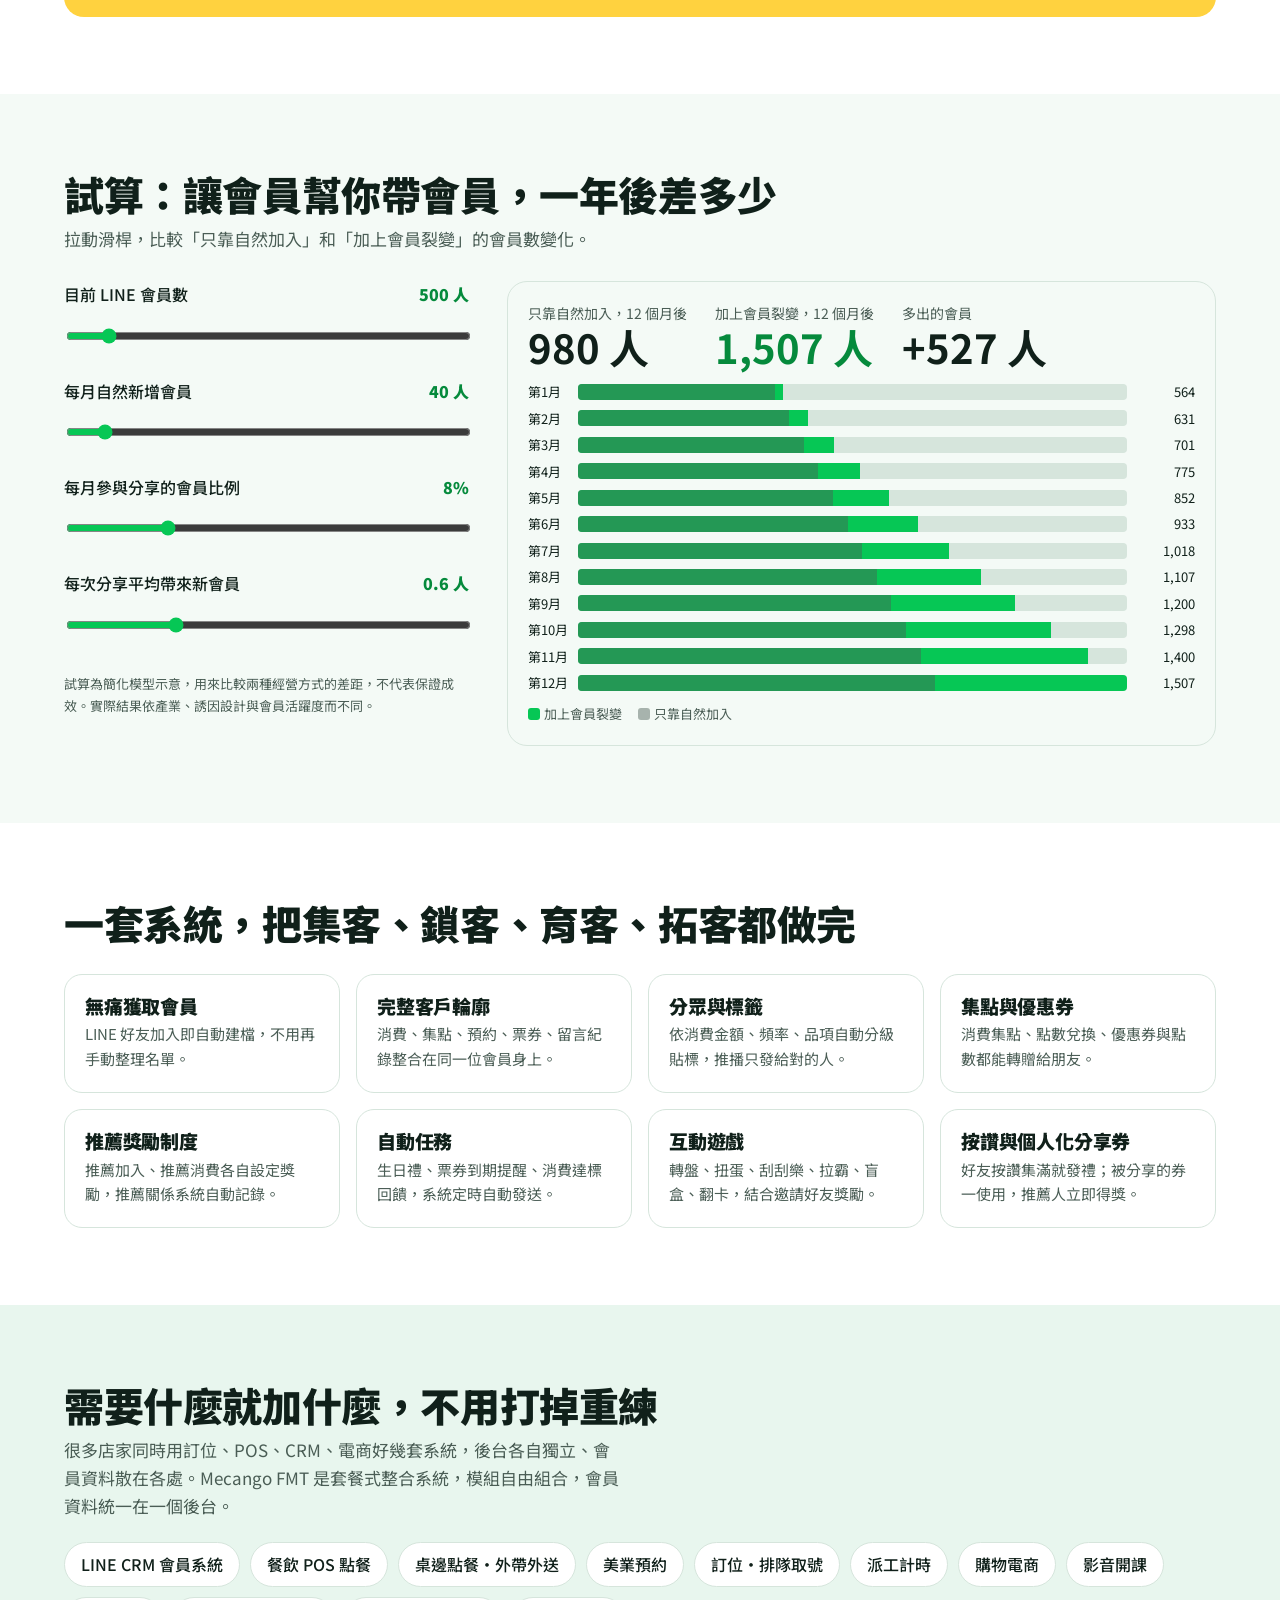
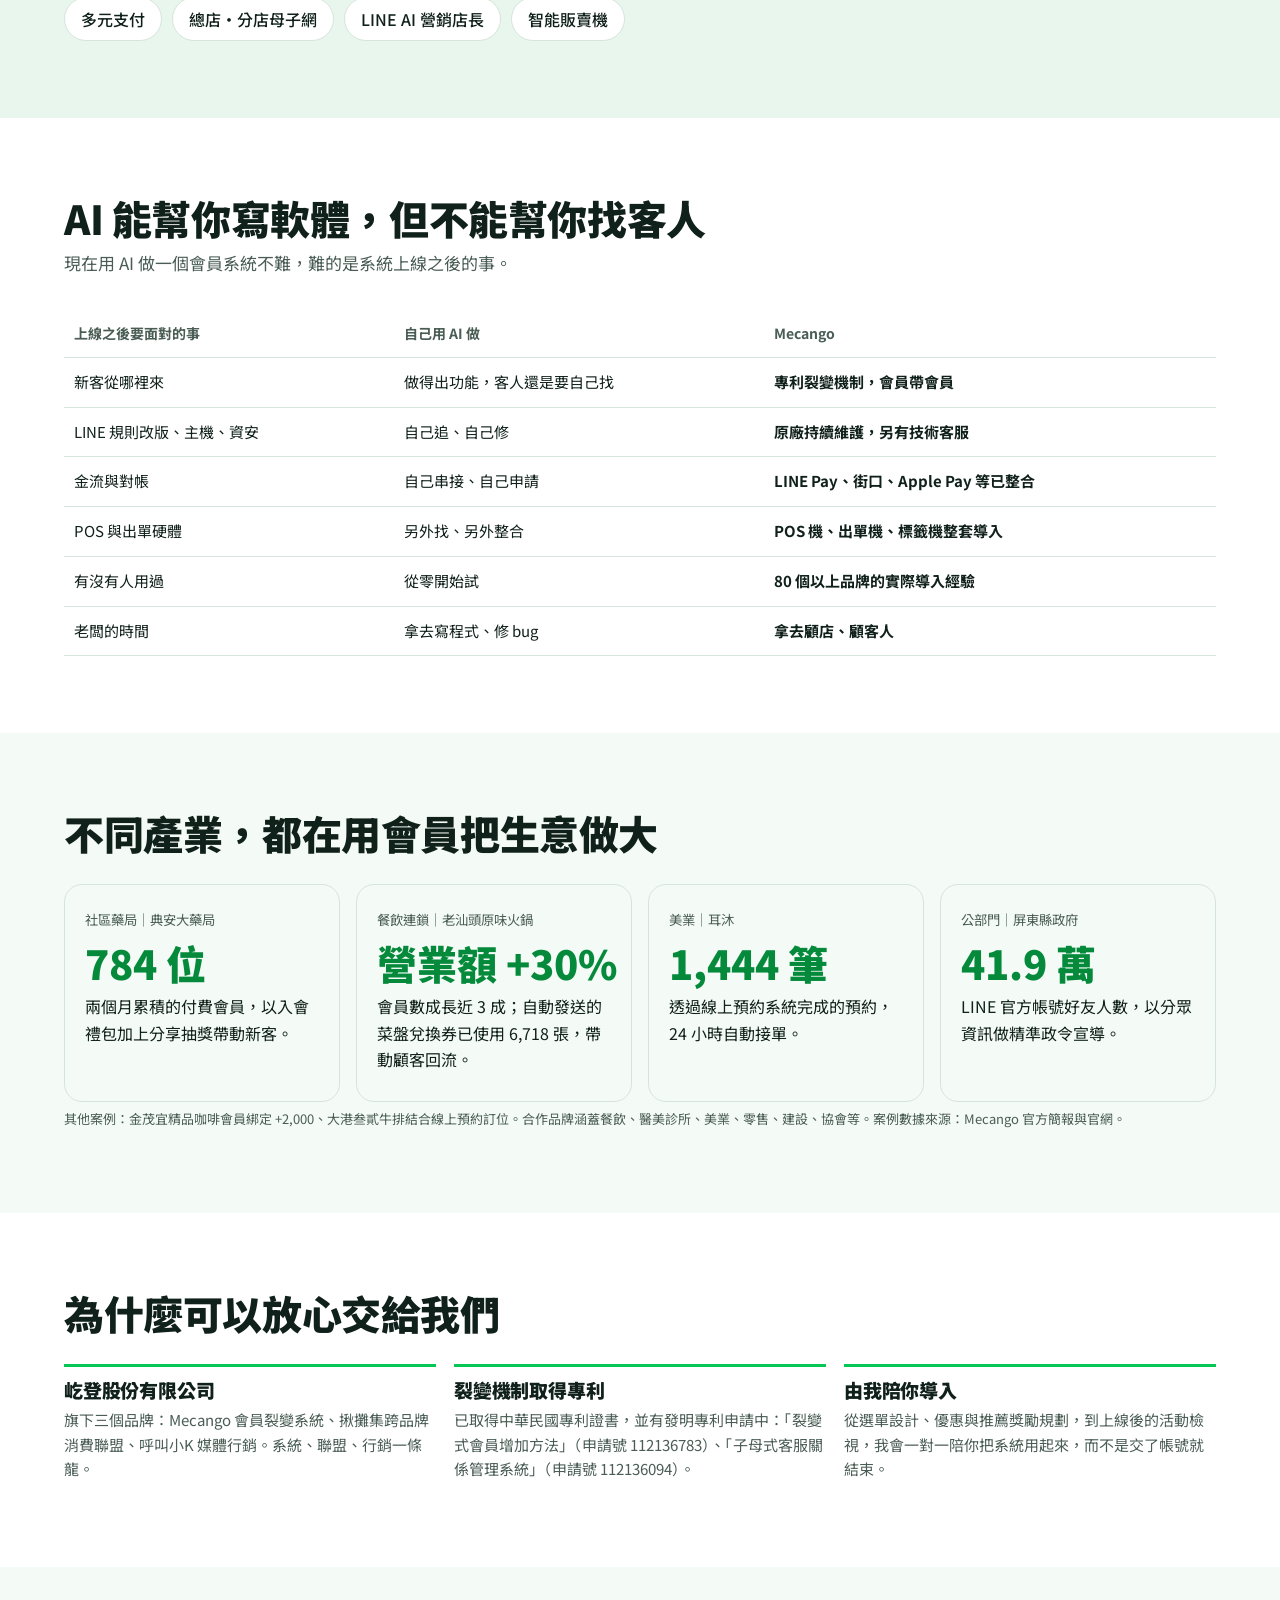
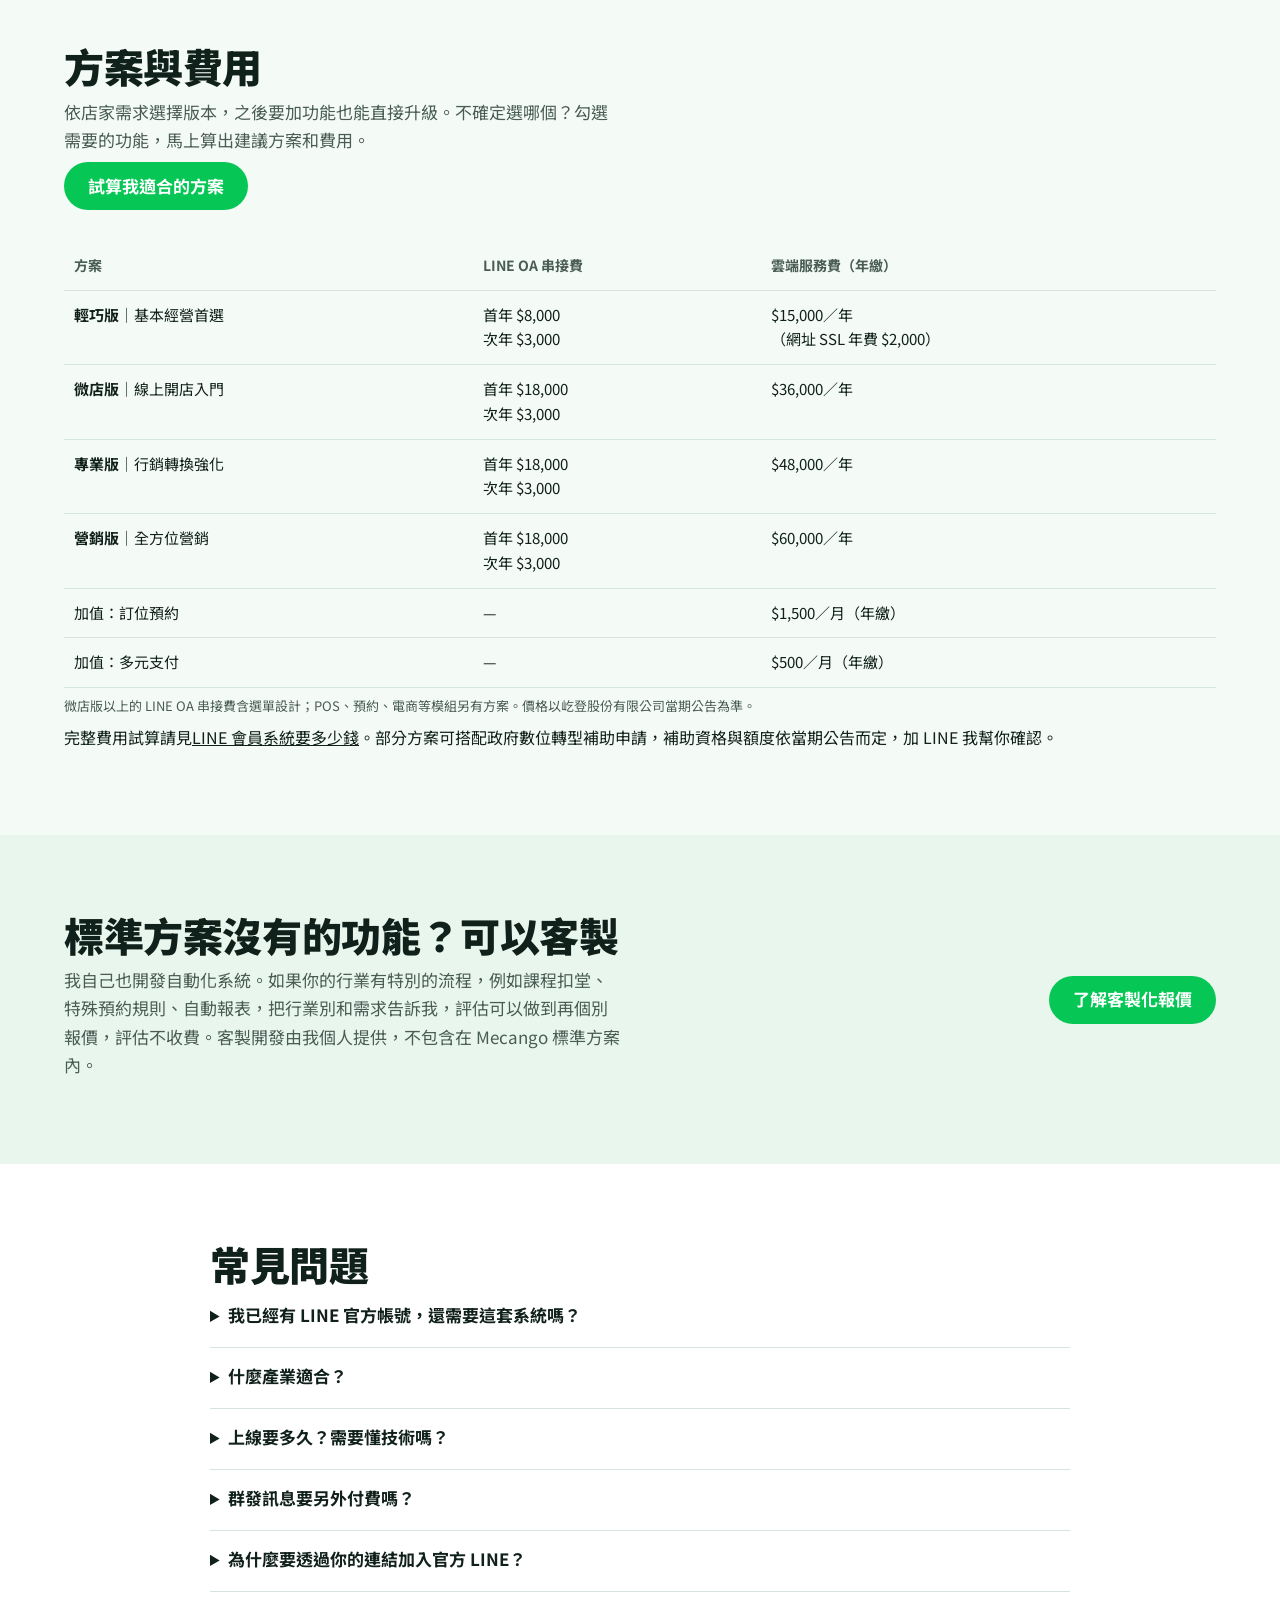
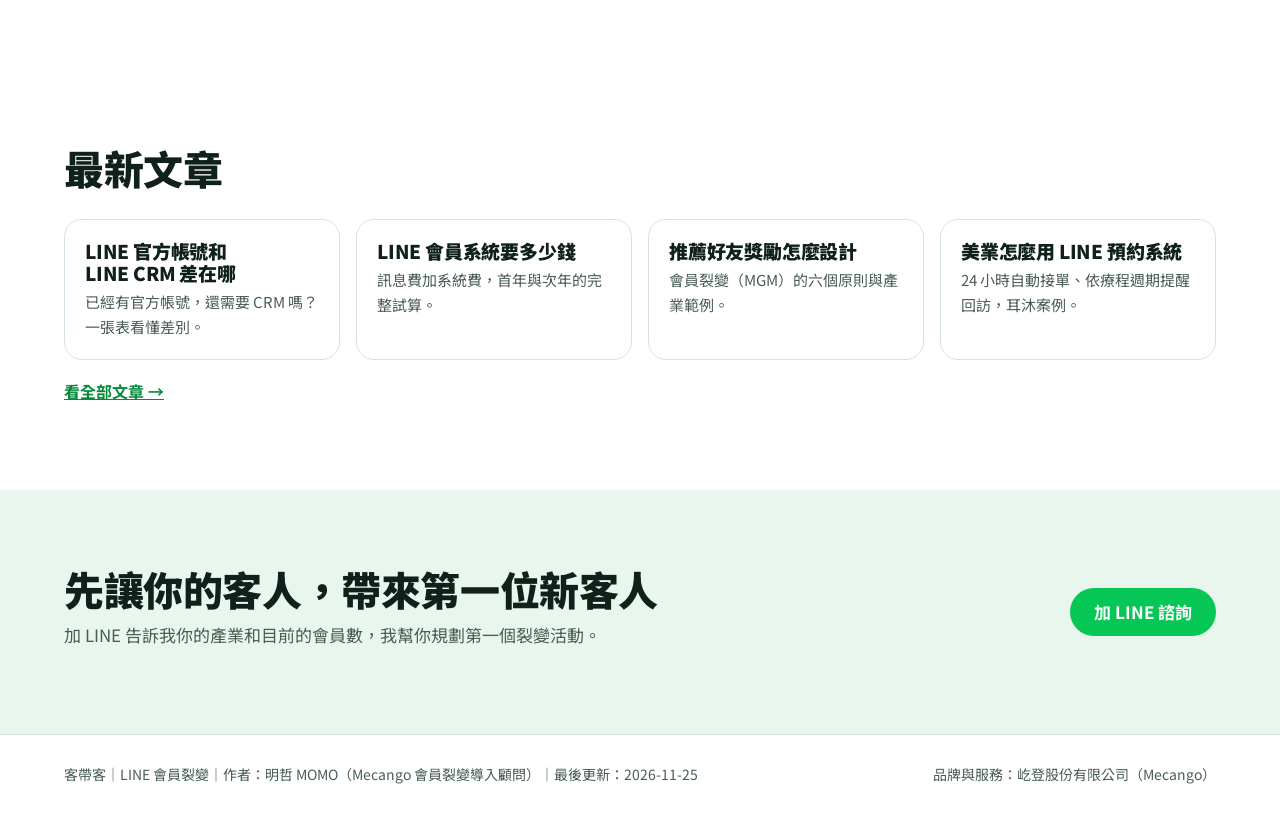
==== commit f3628511: "新增方案試算工具 /plan/：勾選功能算出建議方案與費用，可勾其他需求並複製到 LINE 預約諮詢 Co-Authored-By: Claude Opus 5.5 <noreply@anthropi" ====
--- a/index.html
+++ b/index.html
@@ -130,7 +130,7 @@
 <body>
 <nav><div class="wrap">
 <a class="brand" href="#top">客帶客<small>LINE 會員裂變・讓客人幫你找客人</small></a>
-<div class="links"><a href="#how">怎麼運作</a><a href="#calc">裂變試算</a><a href="#cases">案例</a><a href="#price">方案</a><a href="guides/#industry">產業</a><a href="guides/">文章</a></div>
+<div class="links"><a href="#how">怎麼運作</a><a href="#calc">裂變試算</a><a href="#cases">案例</a><a href="plan/">方案試算</a><a href="guides/#industry">產業</a><a href="guides/">文章</a></div>
 <a class="btn js-line" href="https://liff.line.me/2000189532-mPbqGd5y/subscribe-3q5l5619" target="_blank" rel="noopener">加 LINE 諮詢</a>
 </div></nav>
 
@@ -250,7 +250,8 @@
 
 <section class="band" id="price" style="background:var(--panel)"><div class="wrap">
 <h2>方案與費用</h2>
-<p class="lede">依店家需求選擇版本，之後要加功能也能直接升級。</p>
+<p class="lede">依店家需求選擇版本，之後要加功能也能直接升級。不確定選哪個？勾選需要的功能，馬上算出建議方案和費用。</p>
+<p><a class="btn" href="plan/">試算我適合的方案</a></p>
 <div class="scroll"><table class="price">
 <thead><tr><th>方案</th><th>LINE OA 串接費</th><th>雲端服務費（年繳）</th></tr></thead>
 <tbody>
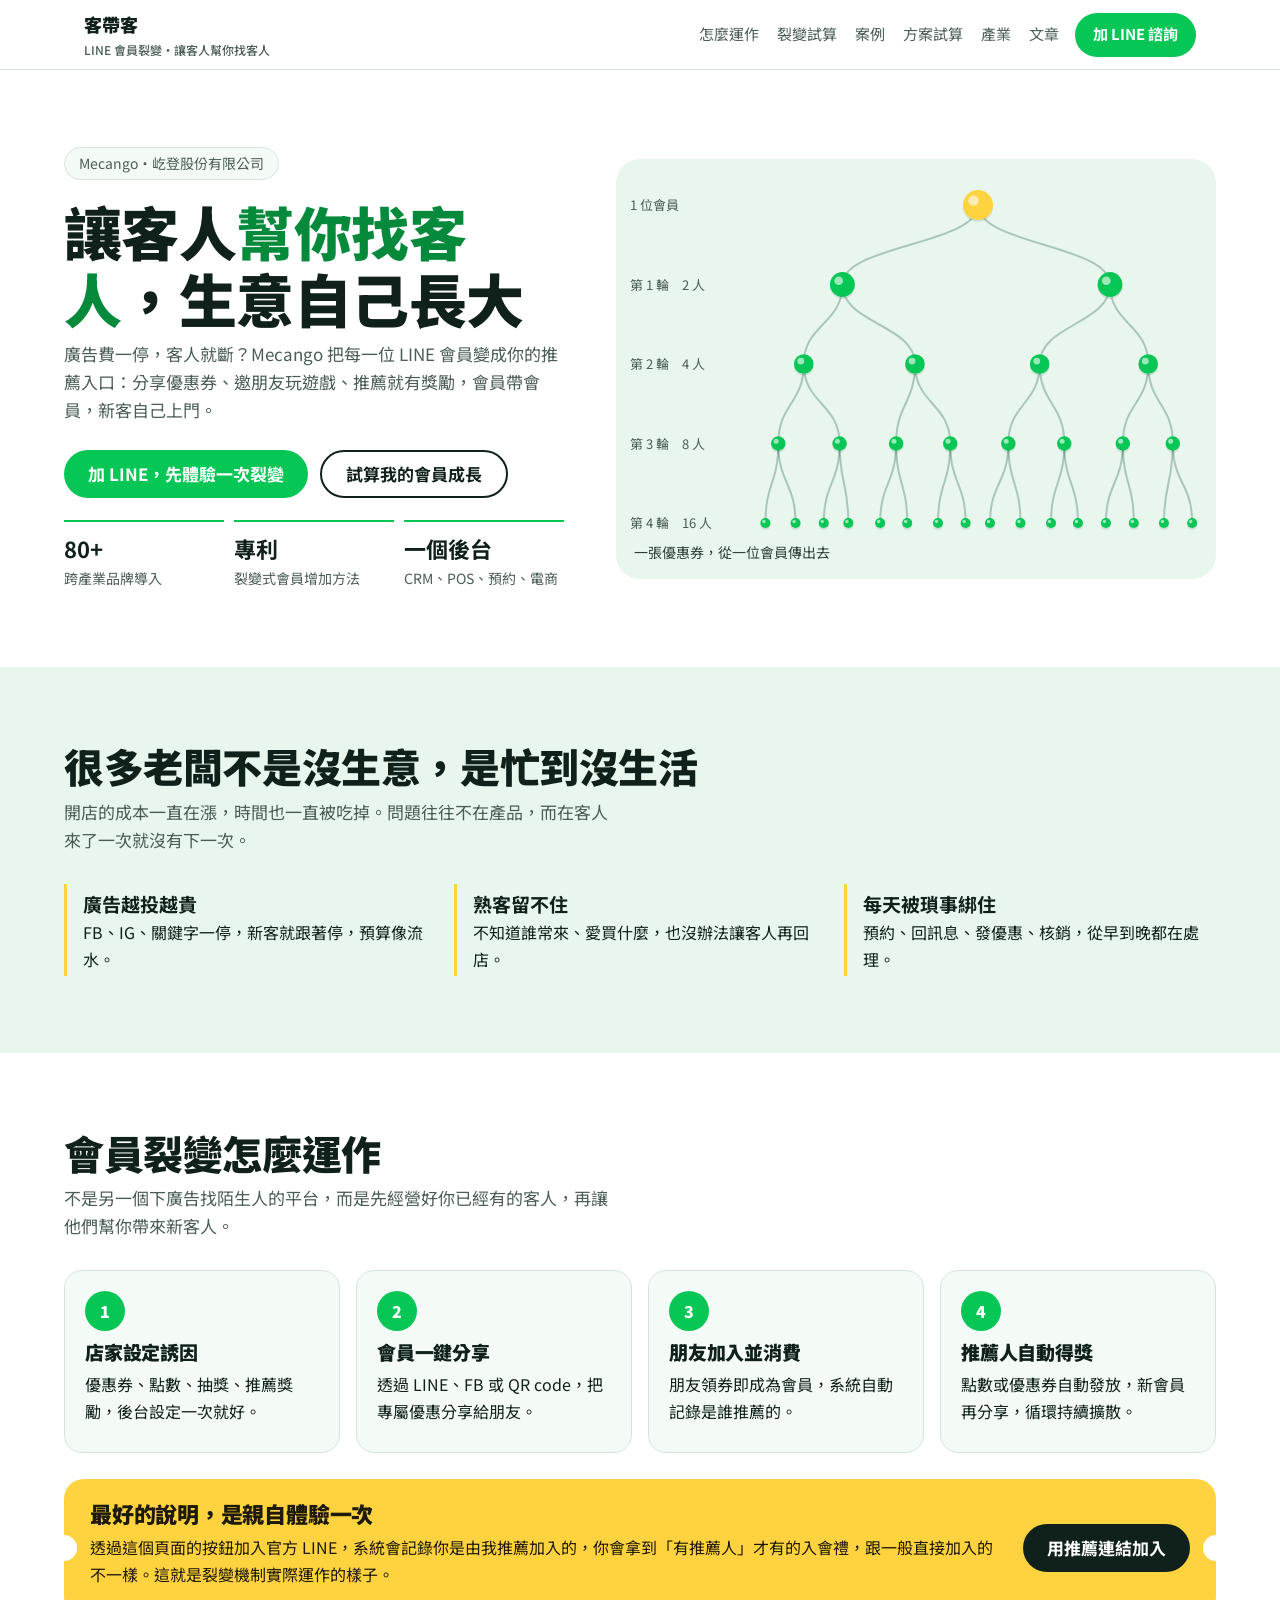
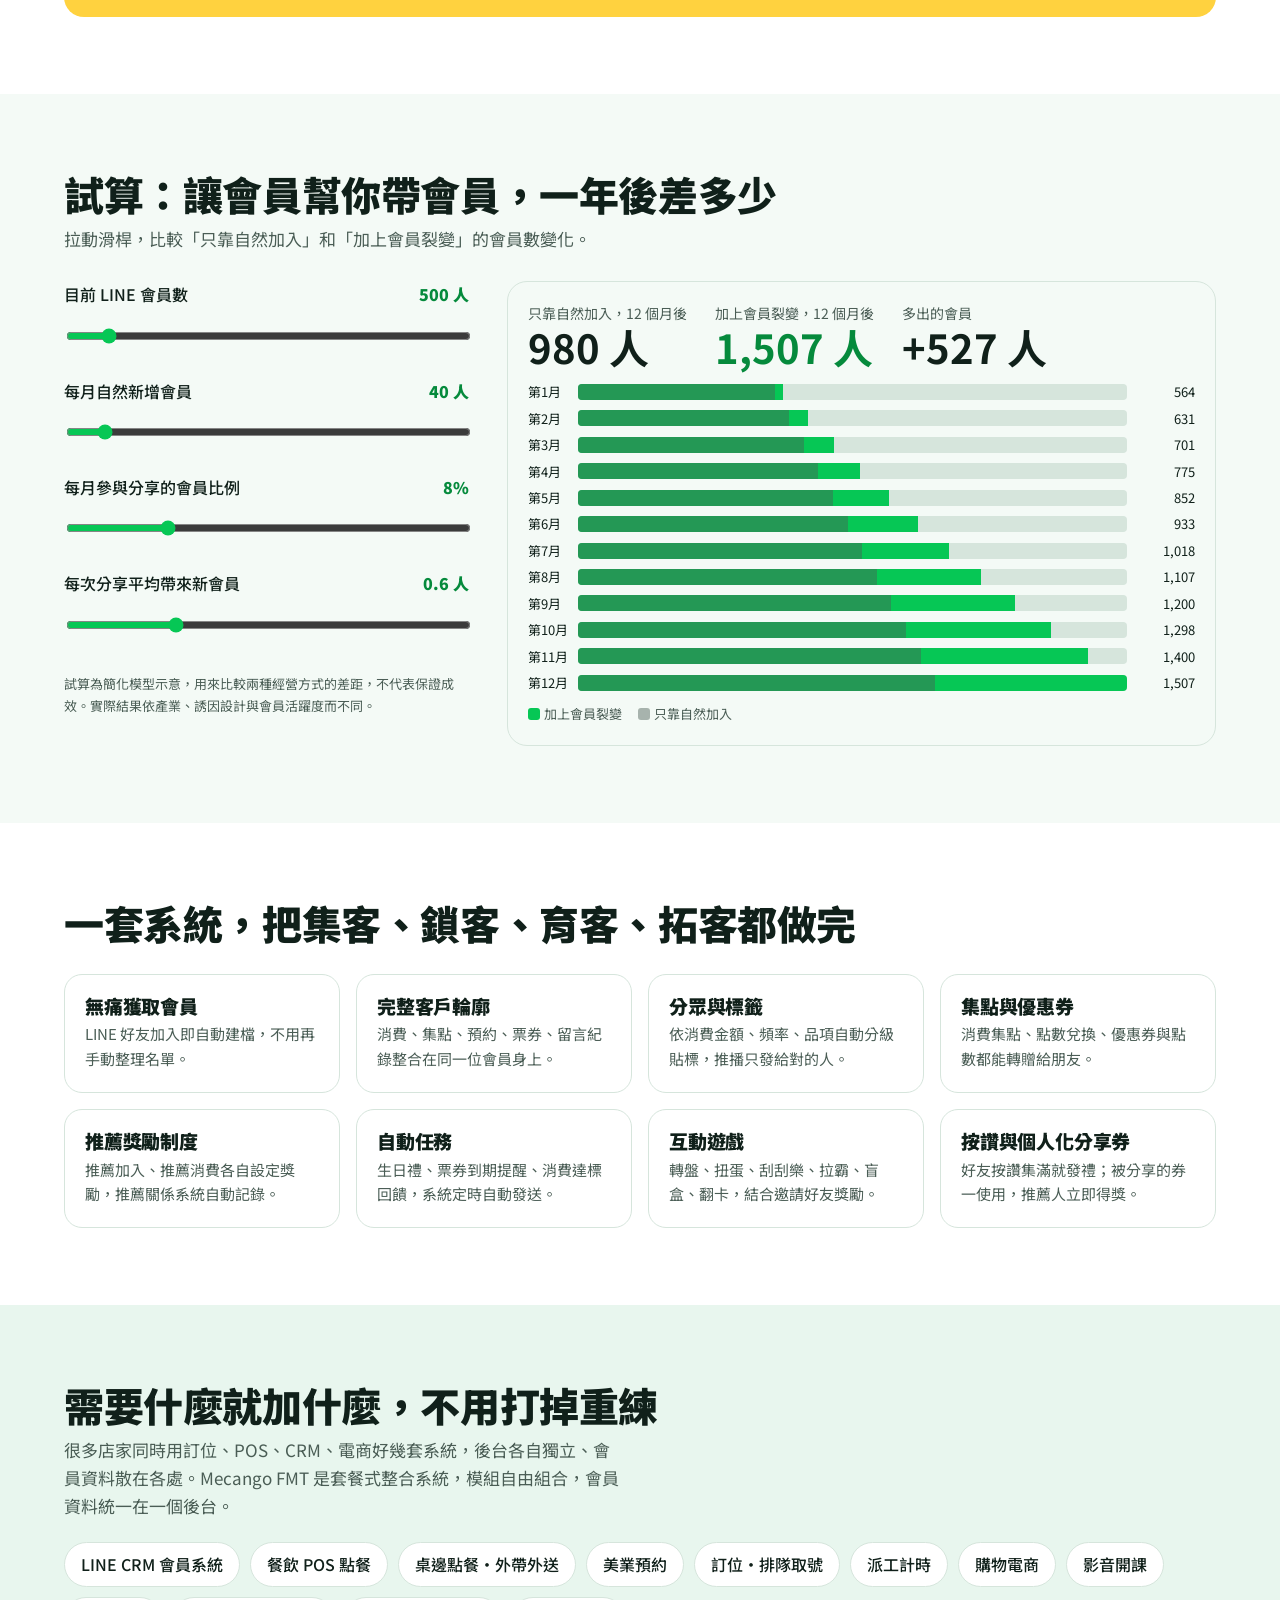
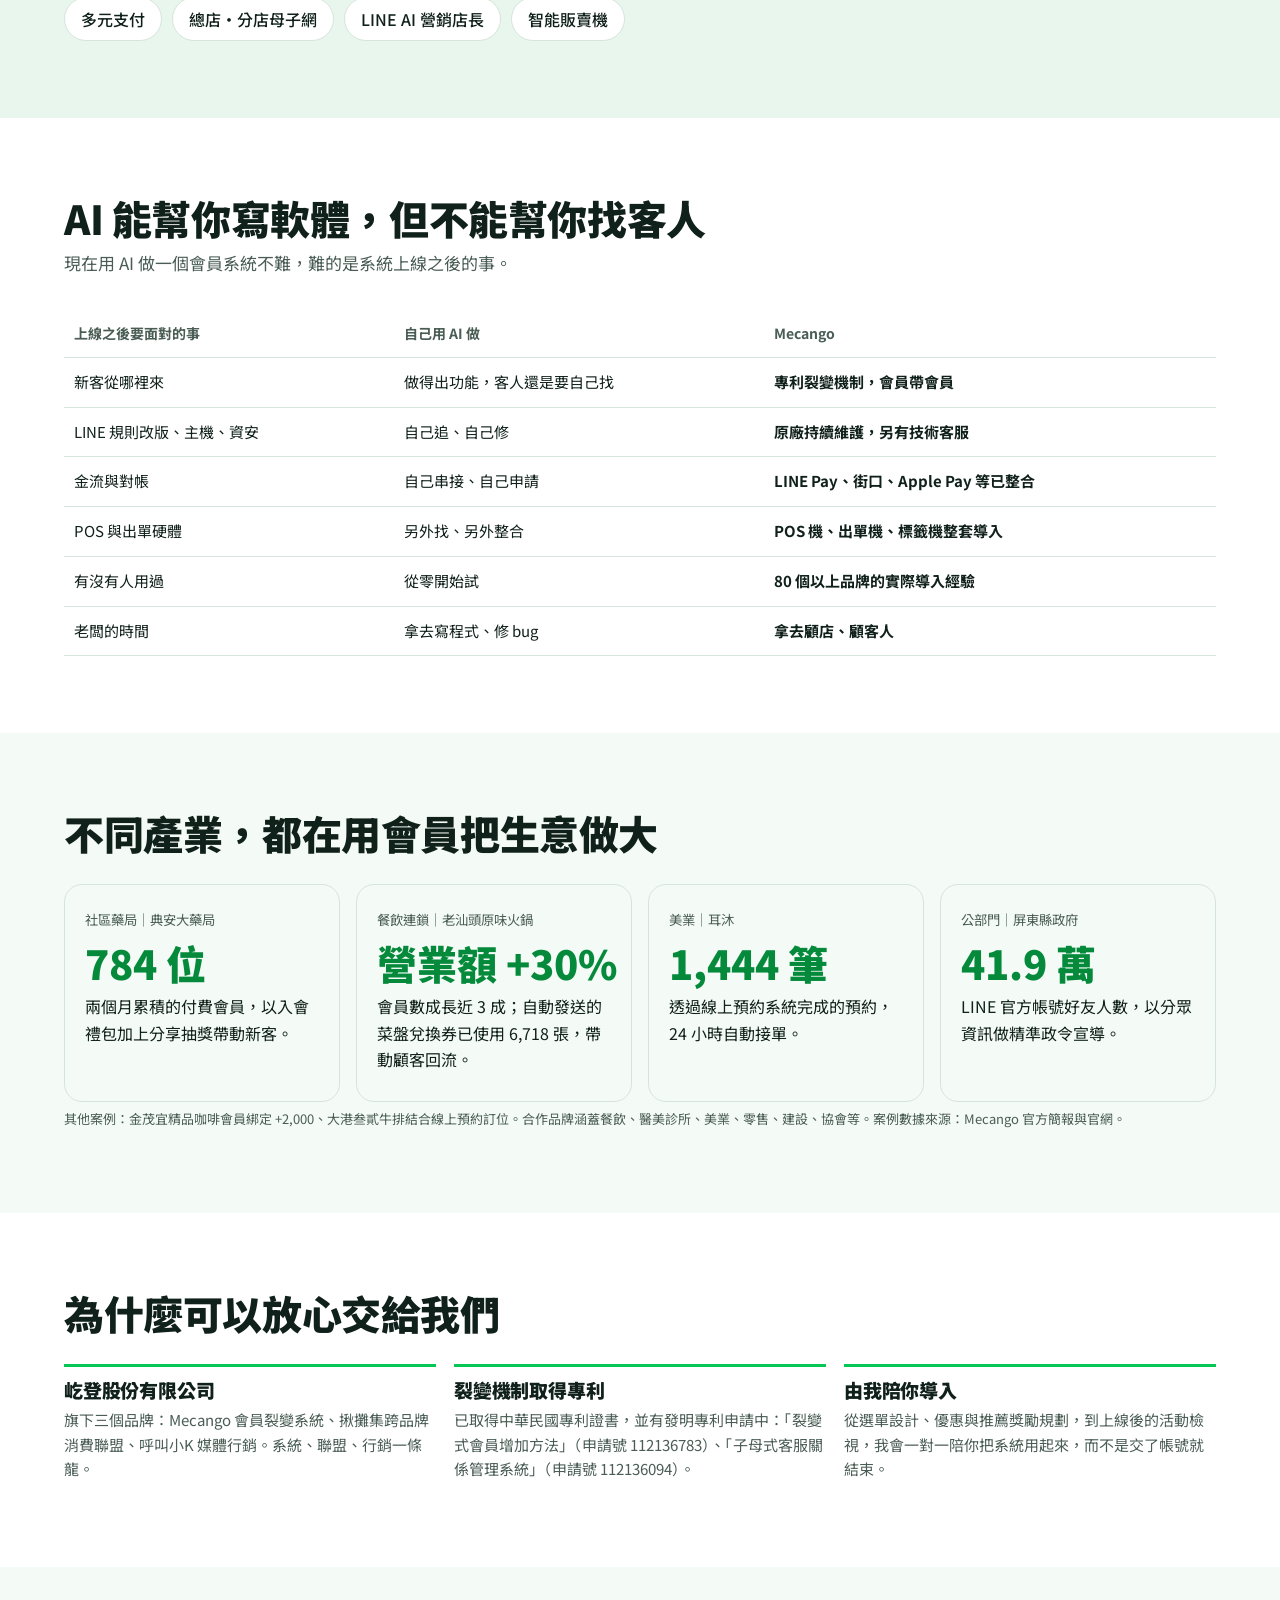
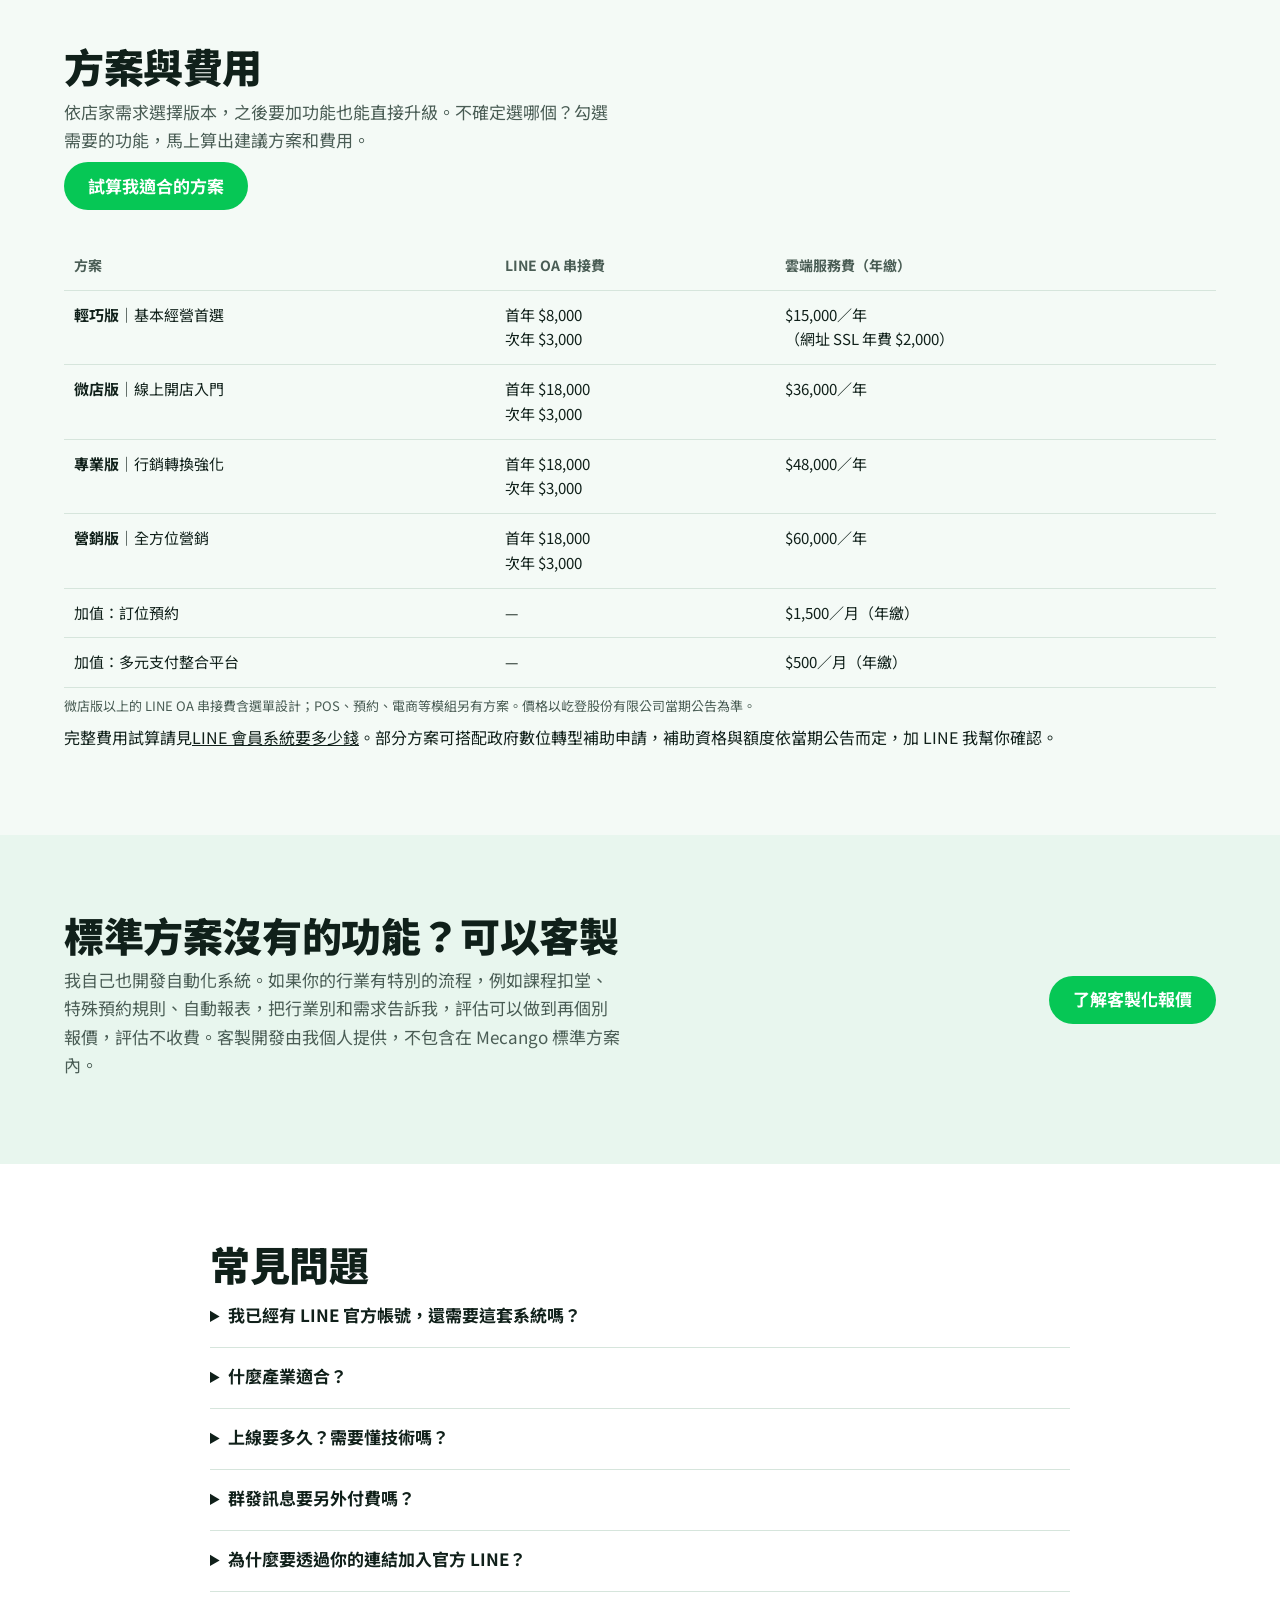
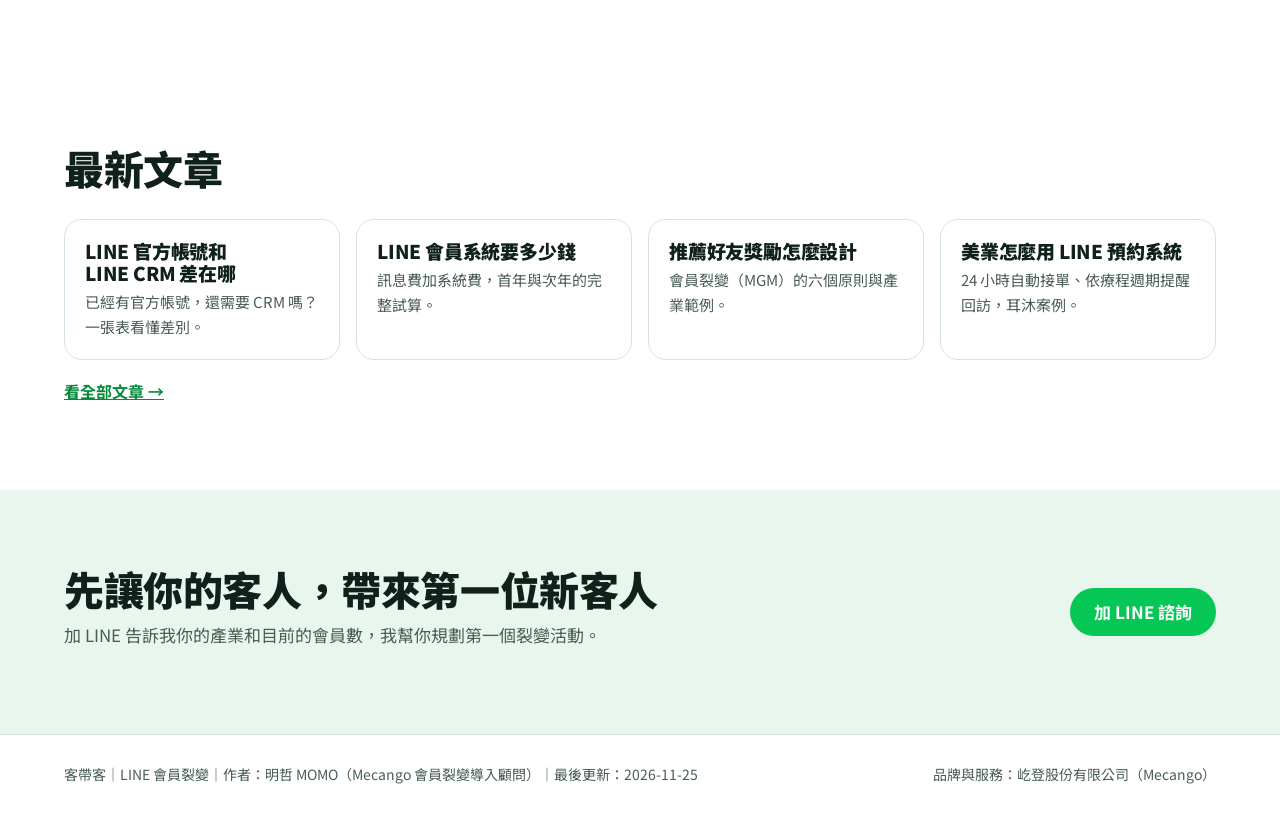
==== commit d5fd3a1c: "方案試算調整：移除單項加選提示與版本標籤、按送出才顯示結果、新增「還沒有 LINE 官方帳號」、更名多元支付整合平台、留言改為其他想要或有興趣的功能 Co-Authored-By: Claude Op" ====
--- a/index.html
+++ b/index.html
@@ -260,7 +260,7 @@
 <tr><td><b>專業版</b>｜行銷轉換強化</td><td>首年 $18,000<br>次年 $3,000</td><td>$48,000／年</td></tr>
 <tr><td><b>營銷版</b>｜全方位營銷</td><td>首年 $18,000<br>次年 $3,000</td><td>$60,000／年</td></tr>
 <tr><td>加值：訂位預約</td><td>—</td><td>$1,500／月（年繳）</td></tr>
-<tr><td>加值：多元支付</td><td>—</td><td>$500／月（年繳）</td></tr>
+<tr><td>加值：多元支付整合平台</td><td>—</td><td>$500／月（年繳）</td></tr>
 </tbody></table></div>
 <p class="note">微店版以上的 LINE OA 串接費含選單設計；POS、預約、電商等模組另有方案。價格以屹登股份有限公司當期公告為準。</p>
 <p>完整費用試算請見<a href="pricing/">LINE 會員系統要多少錢</a>。部分方案可搭配政府數位轉型補助申請，補助資格與額度依當期公告而定，加 LINE 我幫你確認。</p>
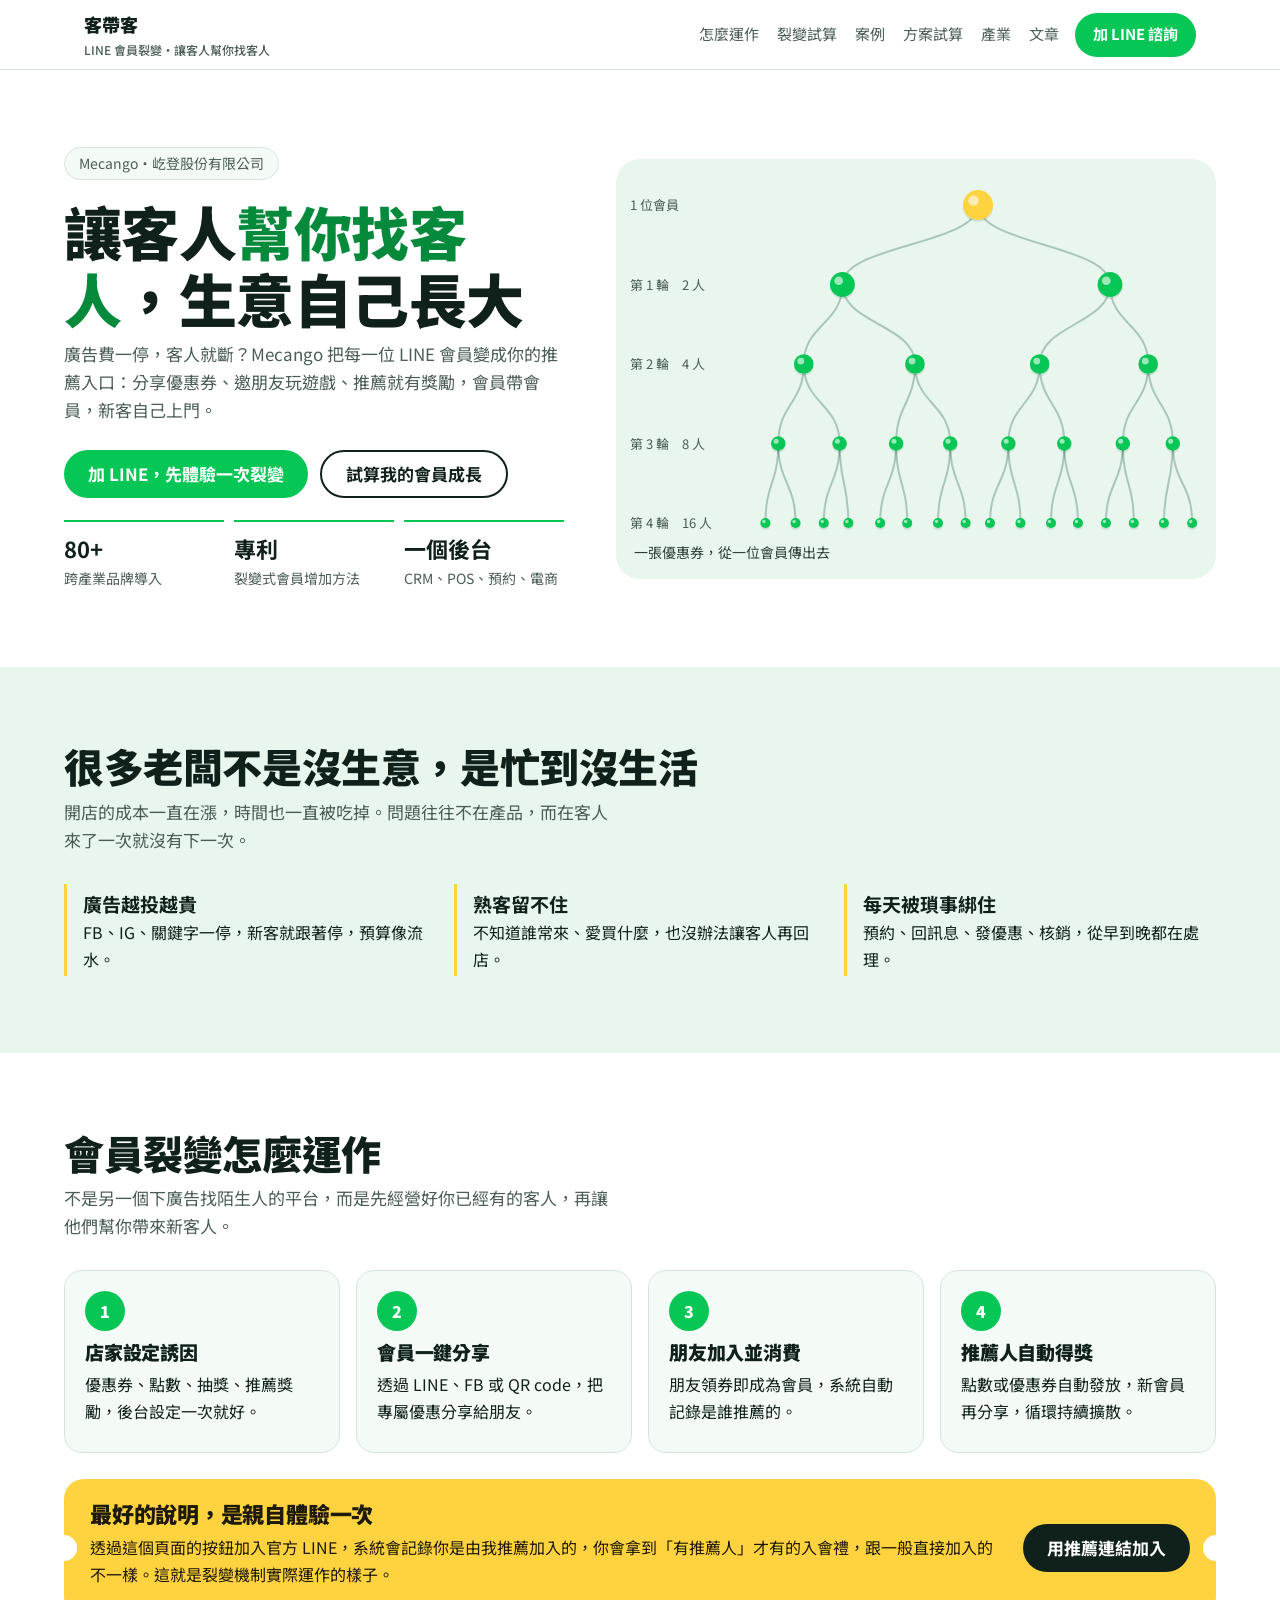
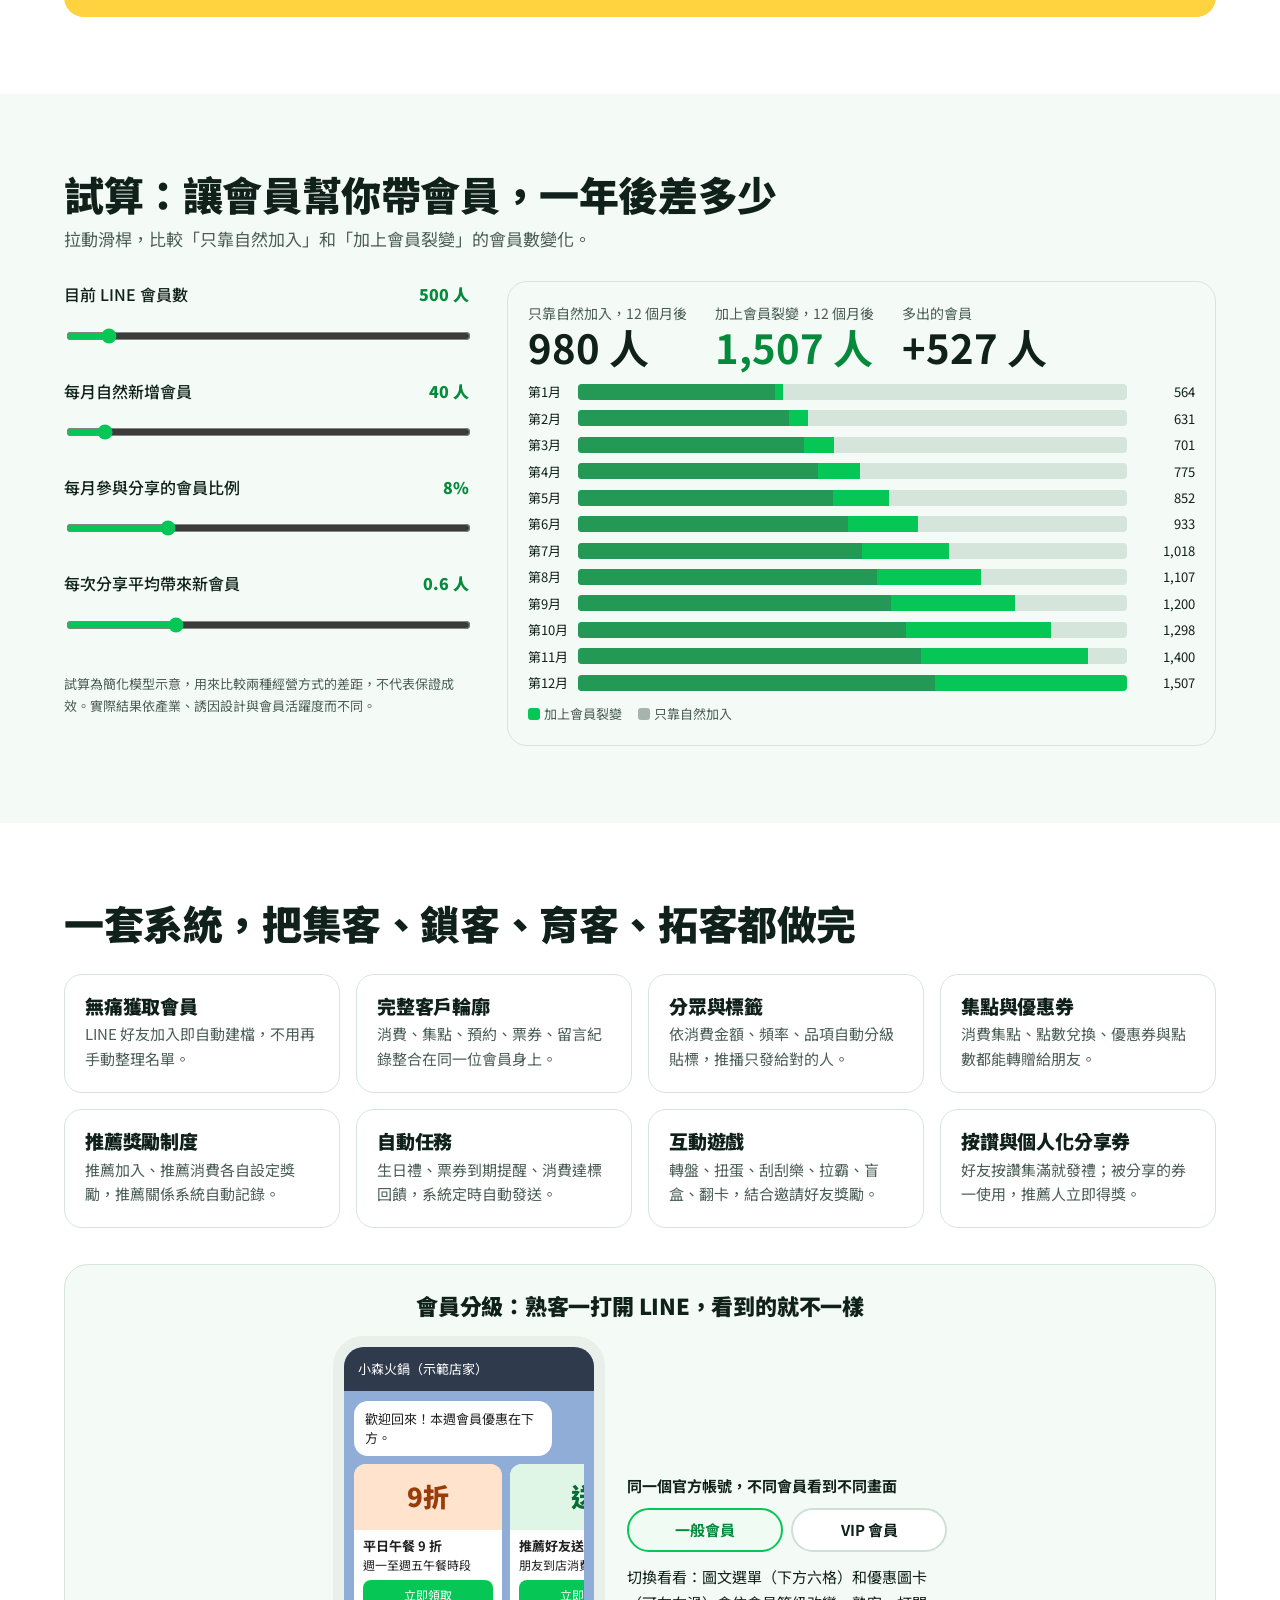
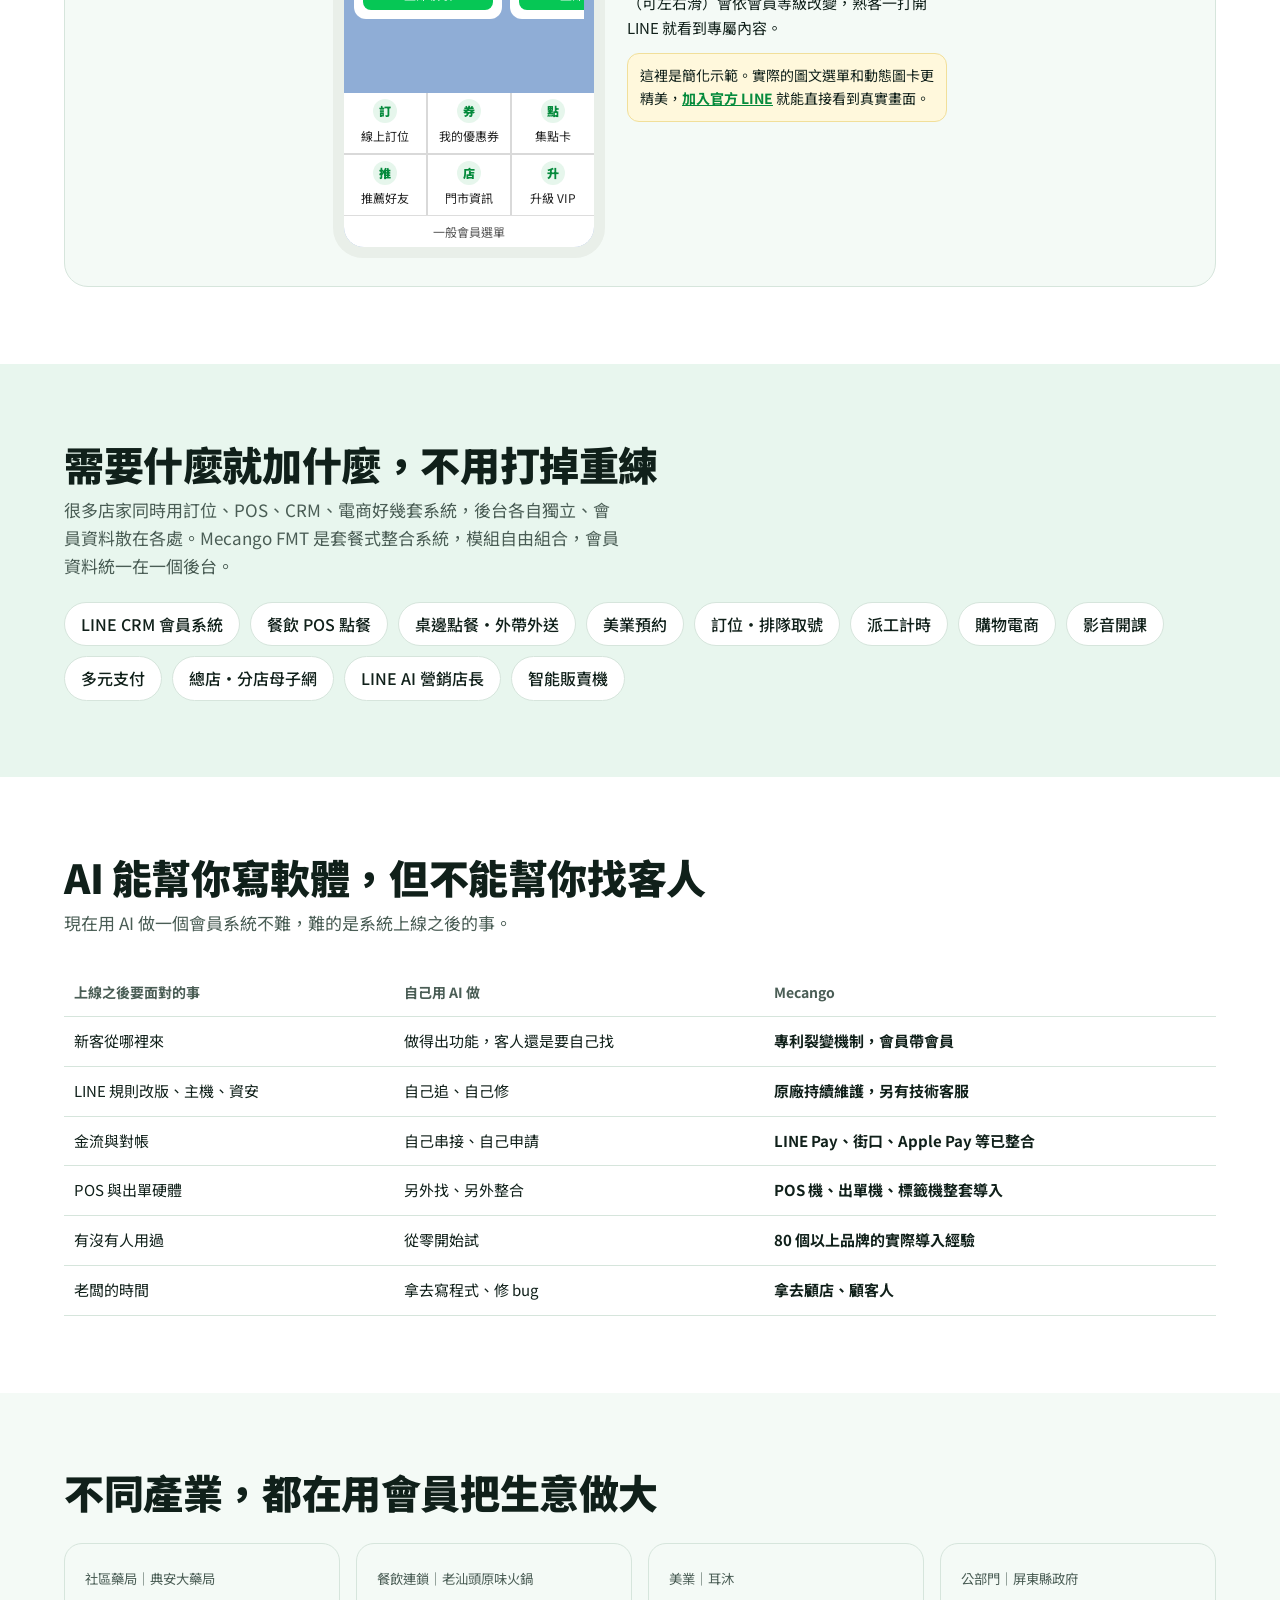
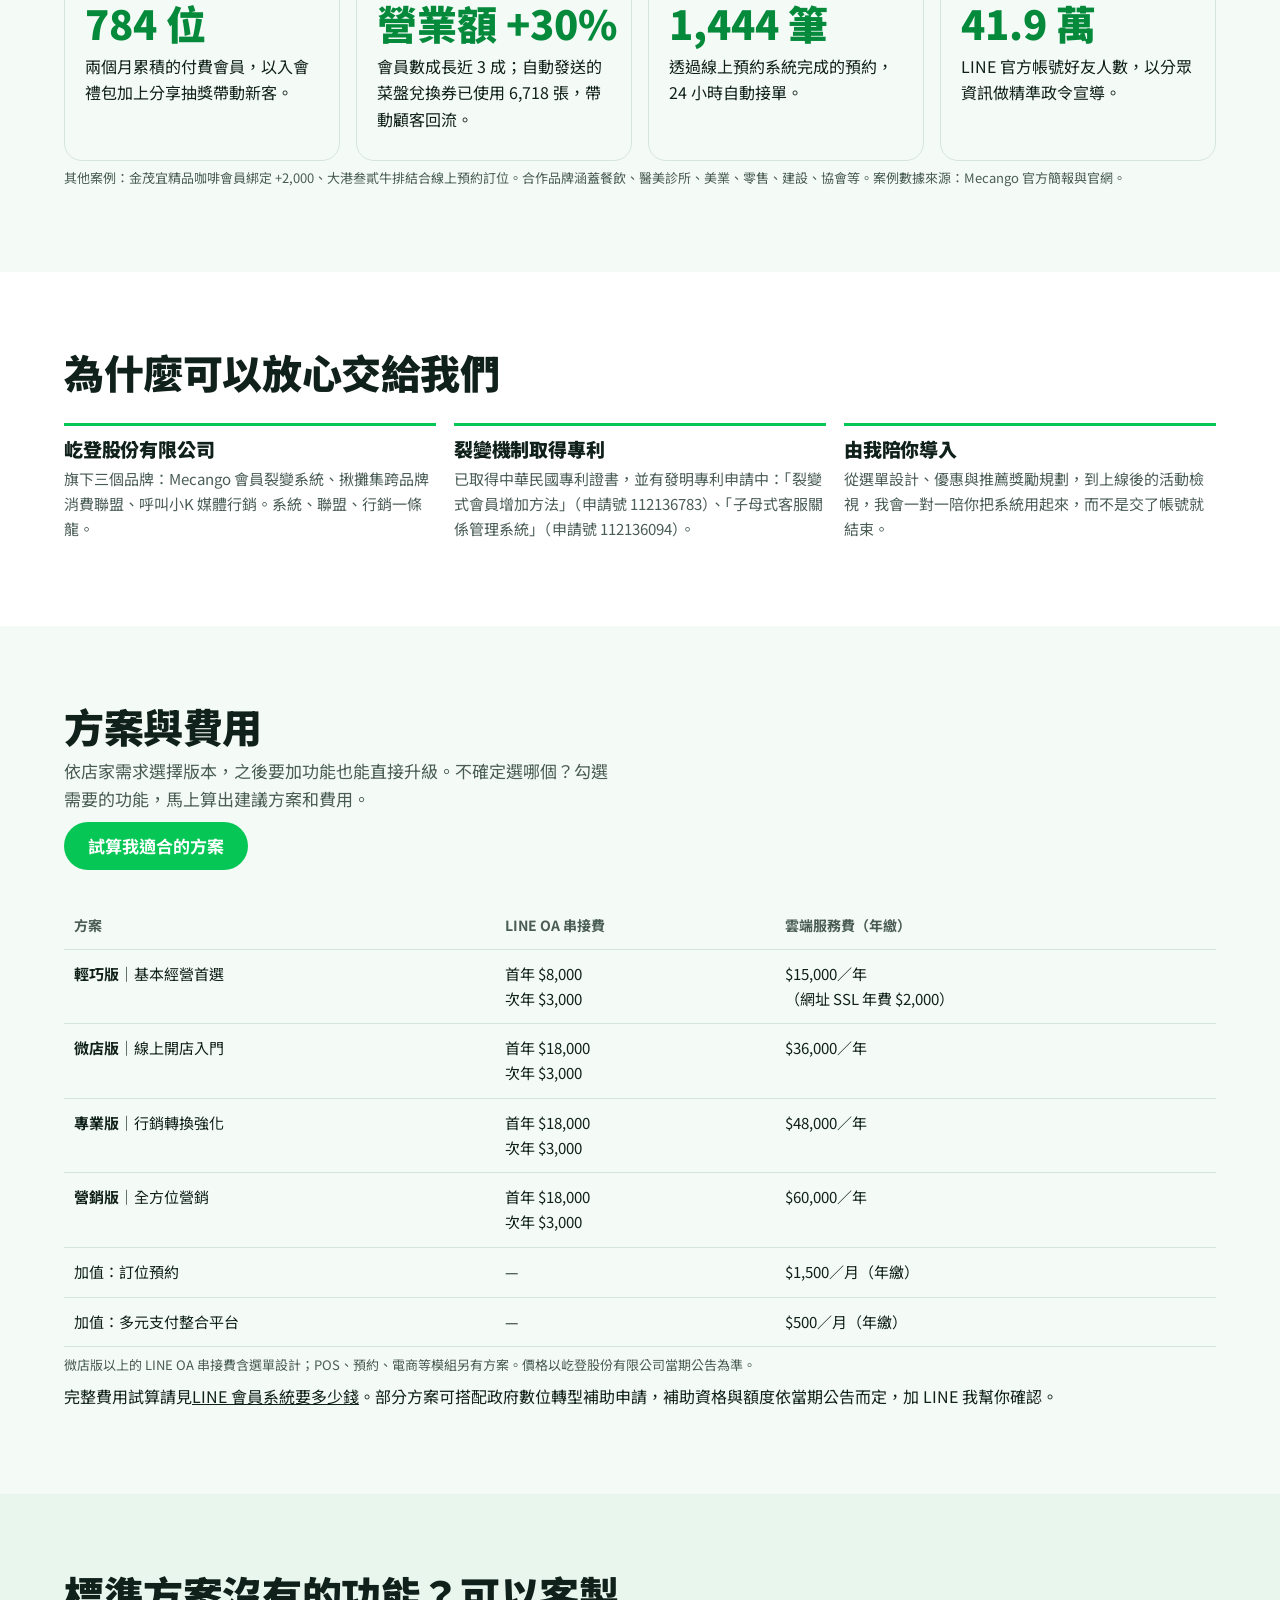
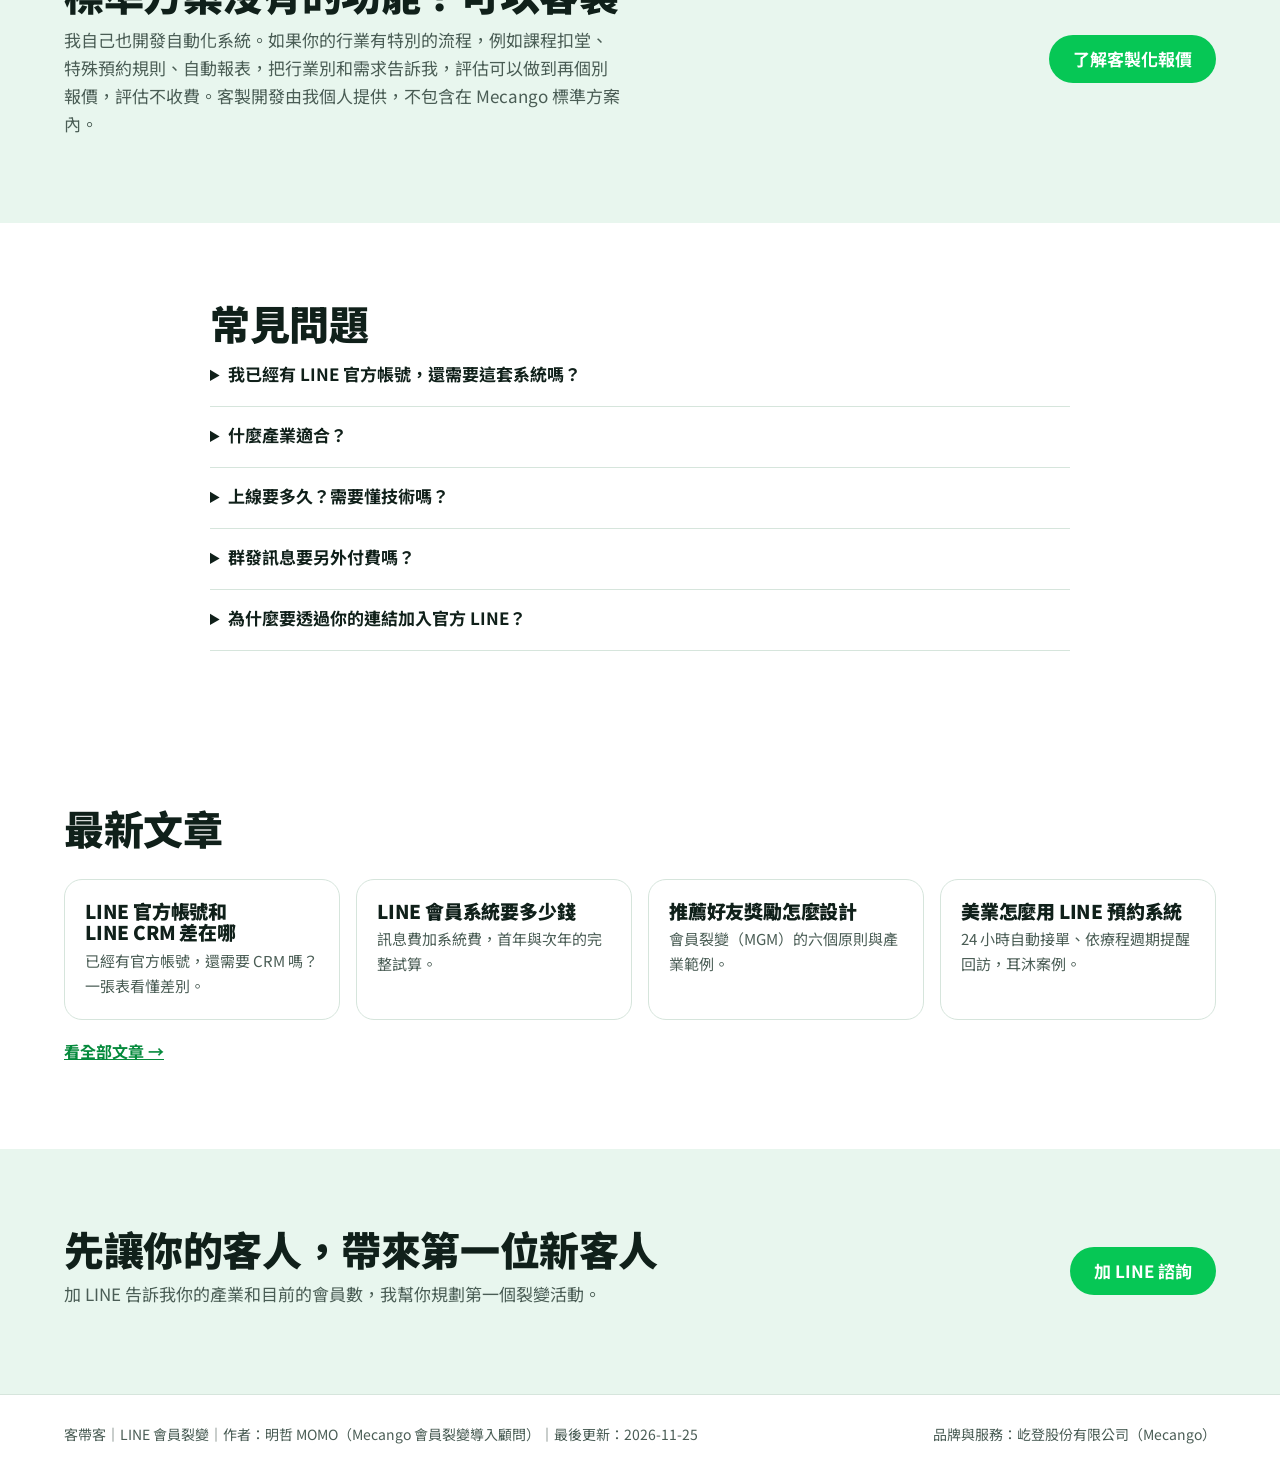
==== commit 8d809fba: "新增圖文選單分級＋動態圖卡互動示範（首頁功能區、方案試算頁），附加入官方 LINE 看實際圖卡的提示 Co-Authored-By: Claude Opus 5.5 <noreply@anthropi" ====
--- a/index.html
+++ b/index.html
@@ -205,6 +205,10 @@
 <div class="feat"><h3>互動遊戲</h3><p>轉盤、扭蛋、刮刮樂、拉霸、盲盒、翻卡，結合邀請好友獎勵。</p></div>
 <div class="feat"><h3>按讚與個人化分享券</h3><p>好友按讚集滿就發禮；被分享的券一使用，推薦人立即得獎。</p></div>
 </div>
+<div style="margin-top:36px;padding:28px 16px;border-radius:24px;background:var(--panel);border:1px solid var(--rule)">
+<h3 style="text-align:center;font-size:22px;margin-bottom:18px">會員分級：熟客一打開 LINE，看到的就不一樣</h3>
+<div data-line-demo></div>
+</div>
 </div></section>
 
 <section class="band deep"><div class="wrap">
@@ -343,5 +347,6 @@
 ids.forEach(k=>el[k].addEventListener('input',calc));calc();
 }
 </script>
+<script src="assets/line-demo.js" defer></script>
 </body>
 </html>
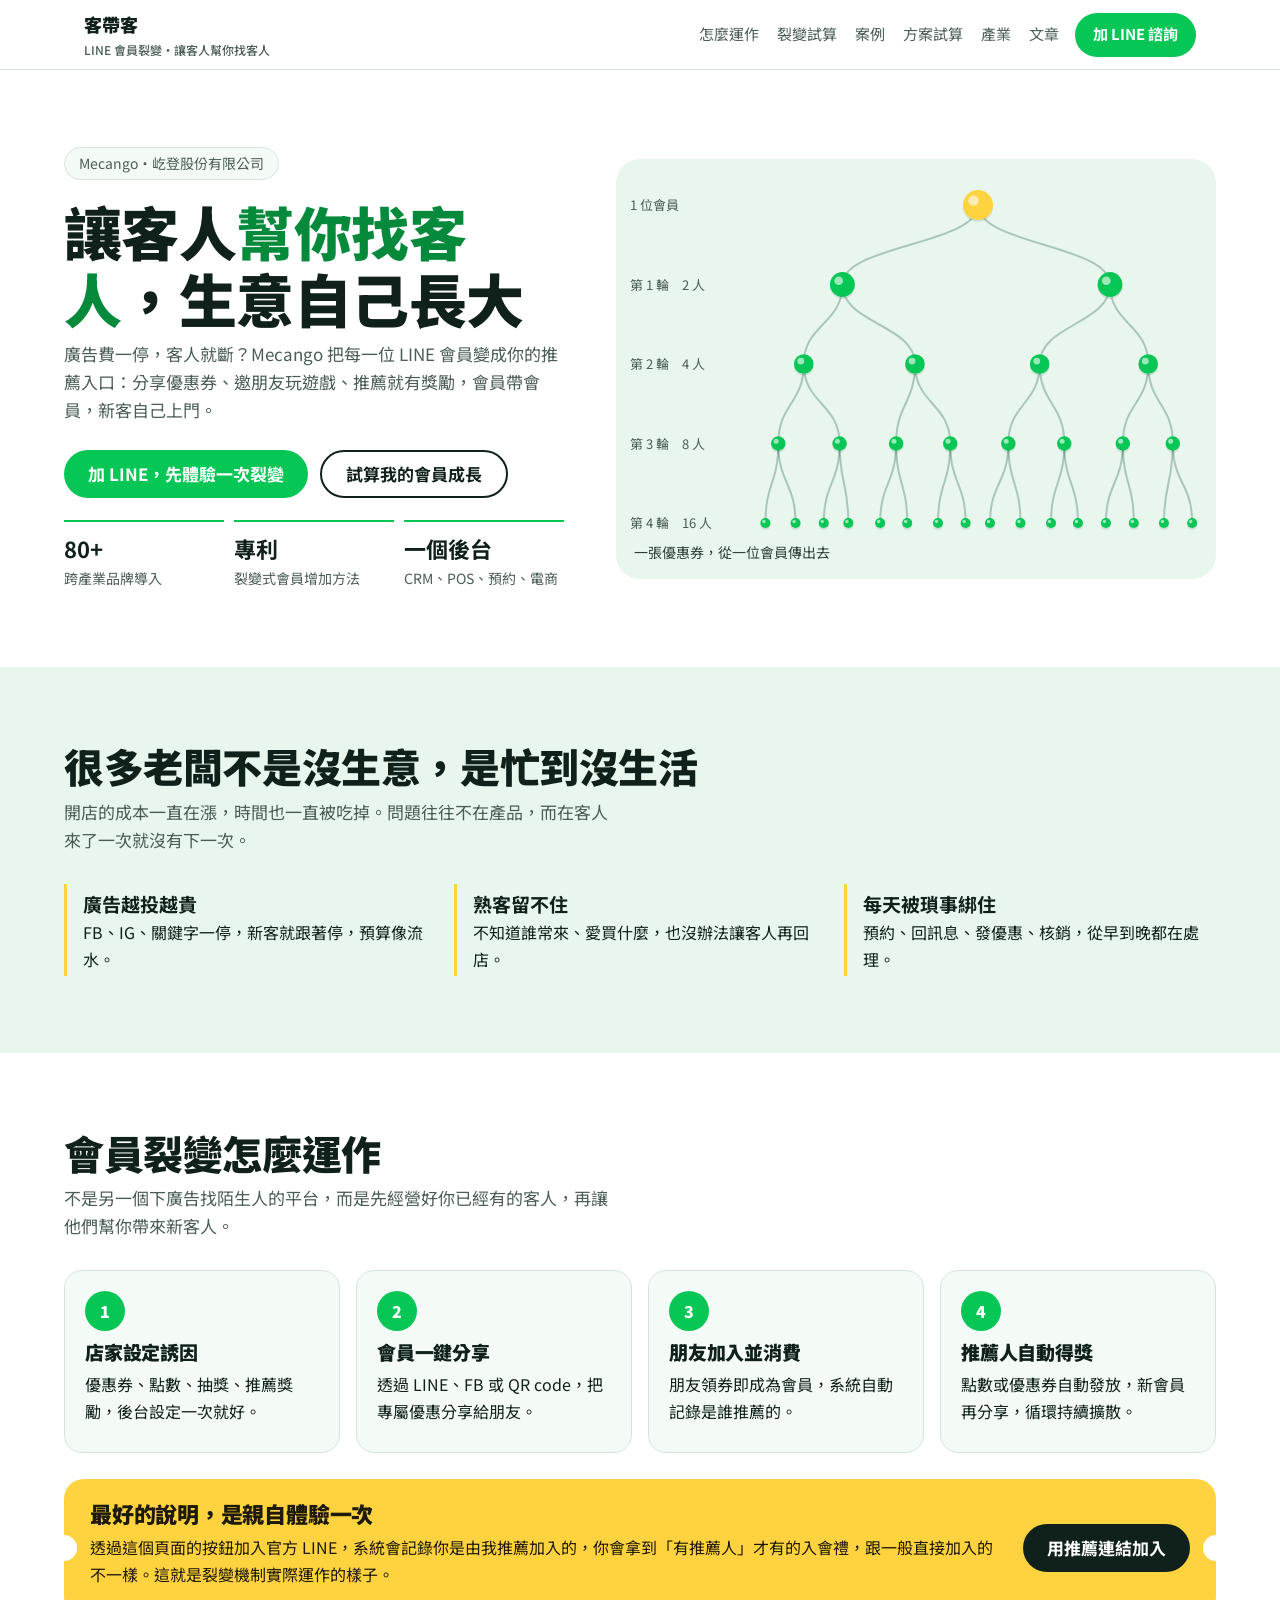
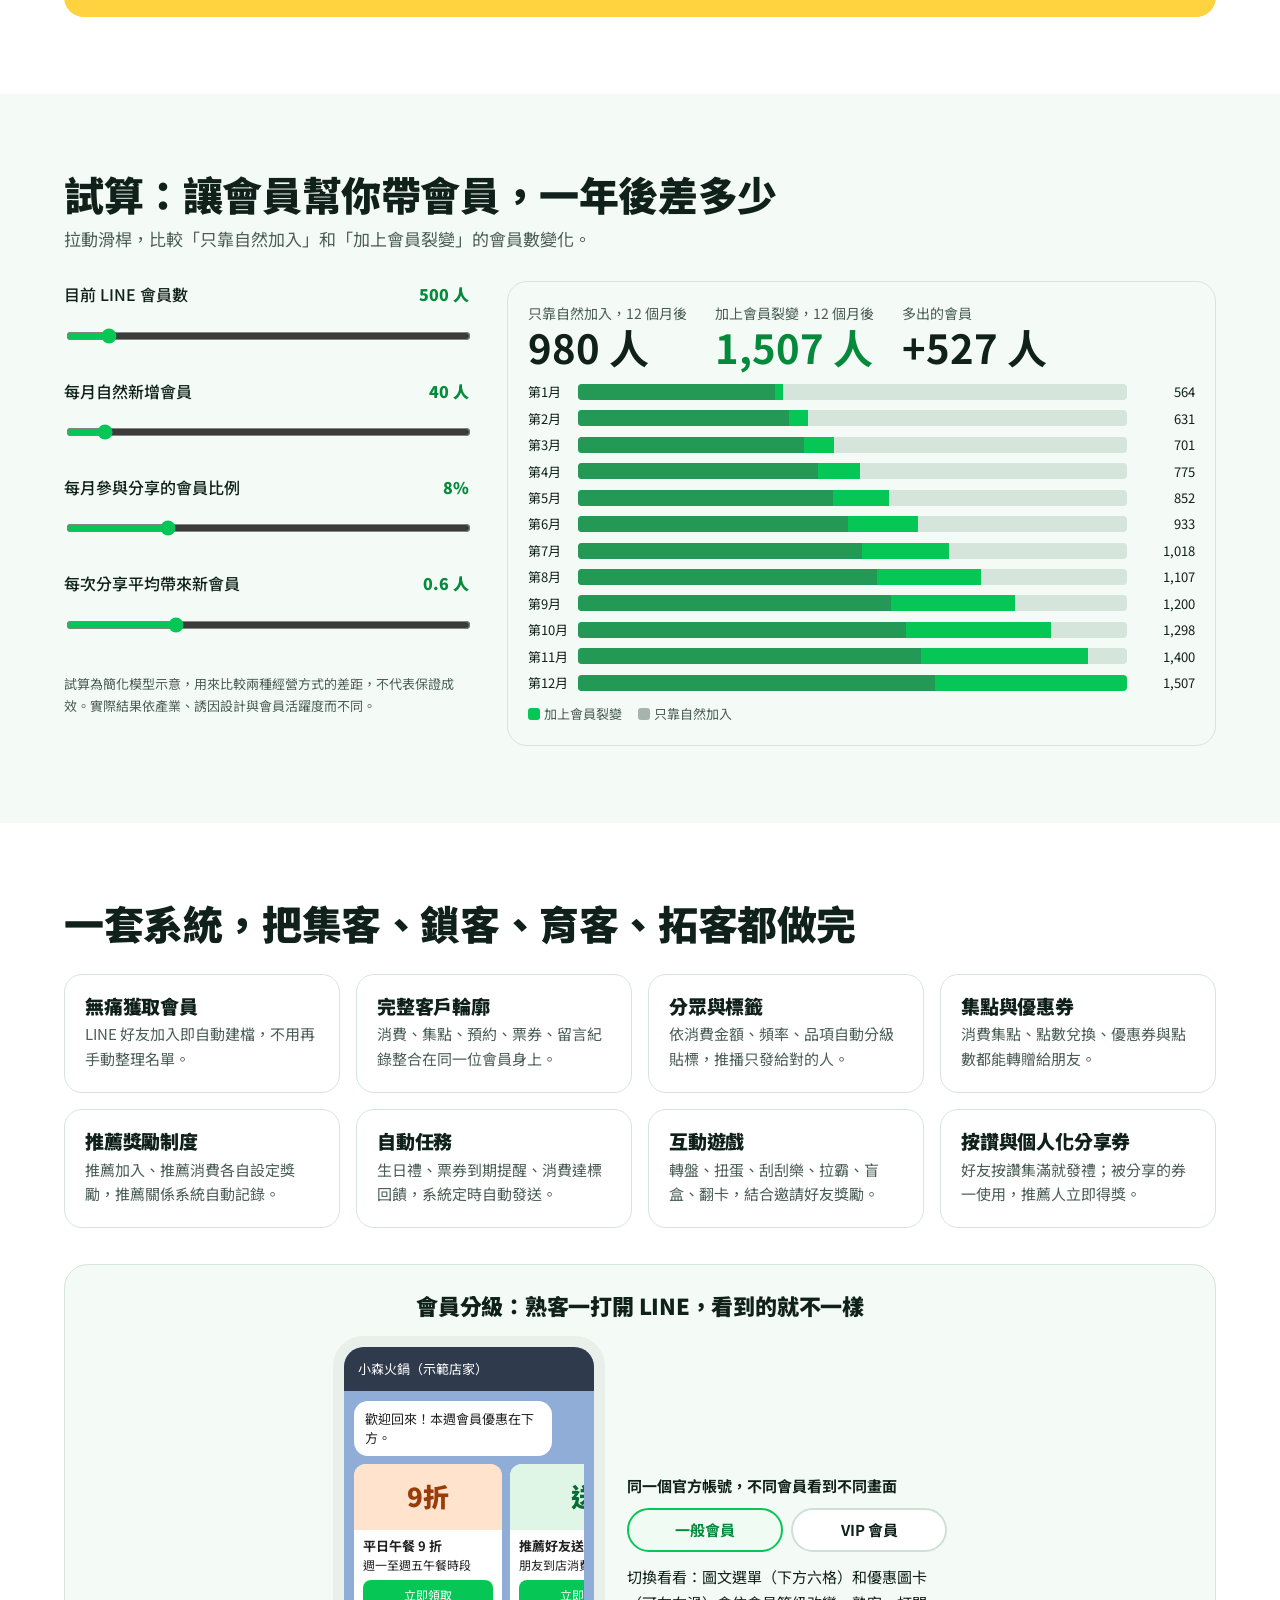
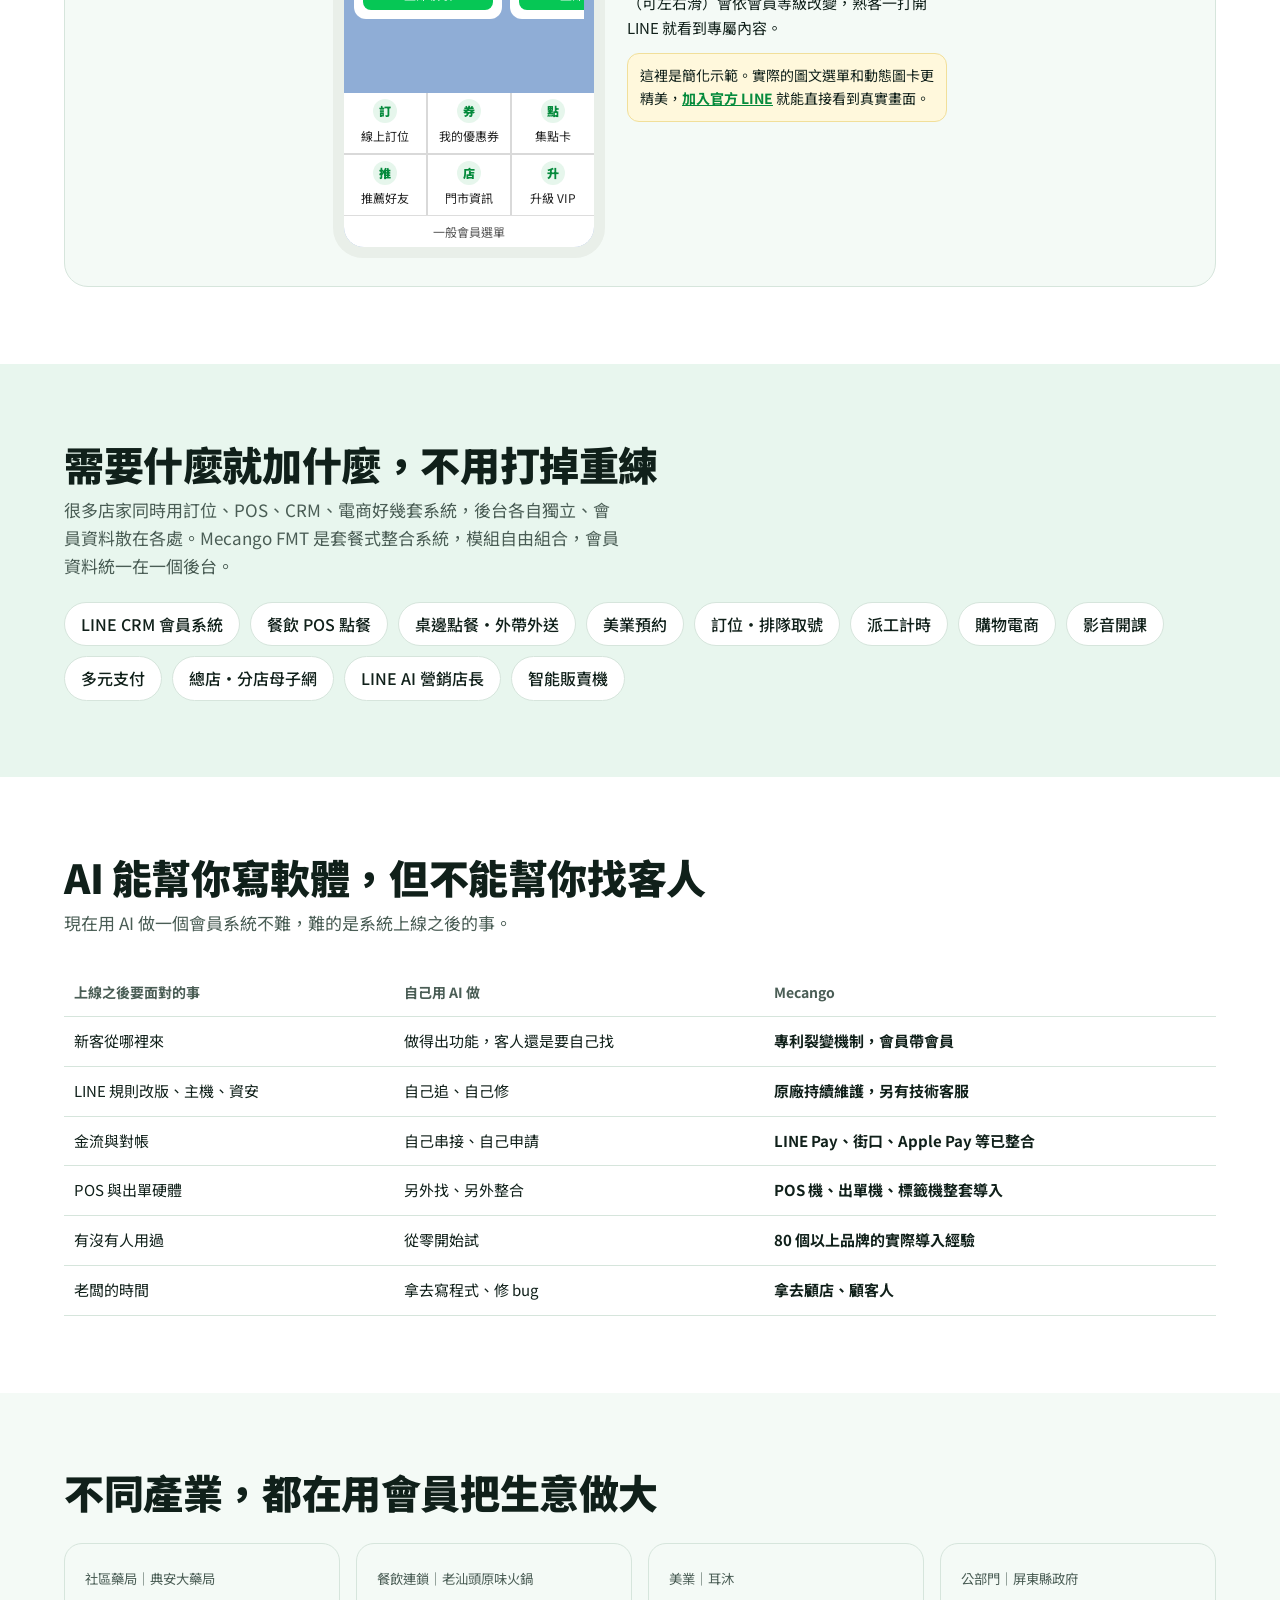
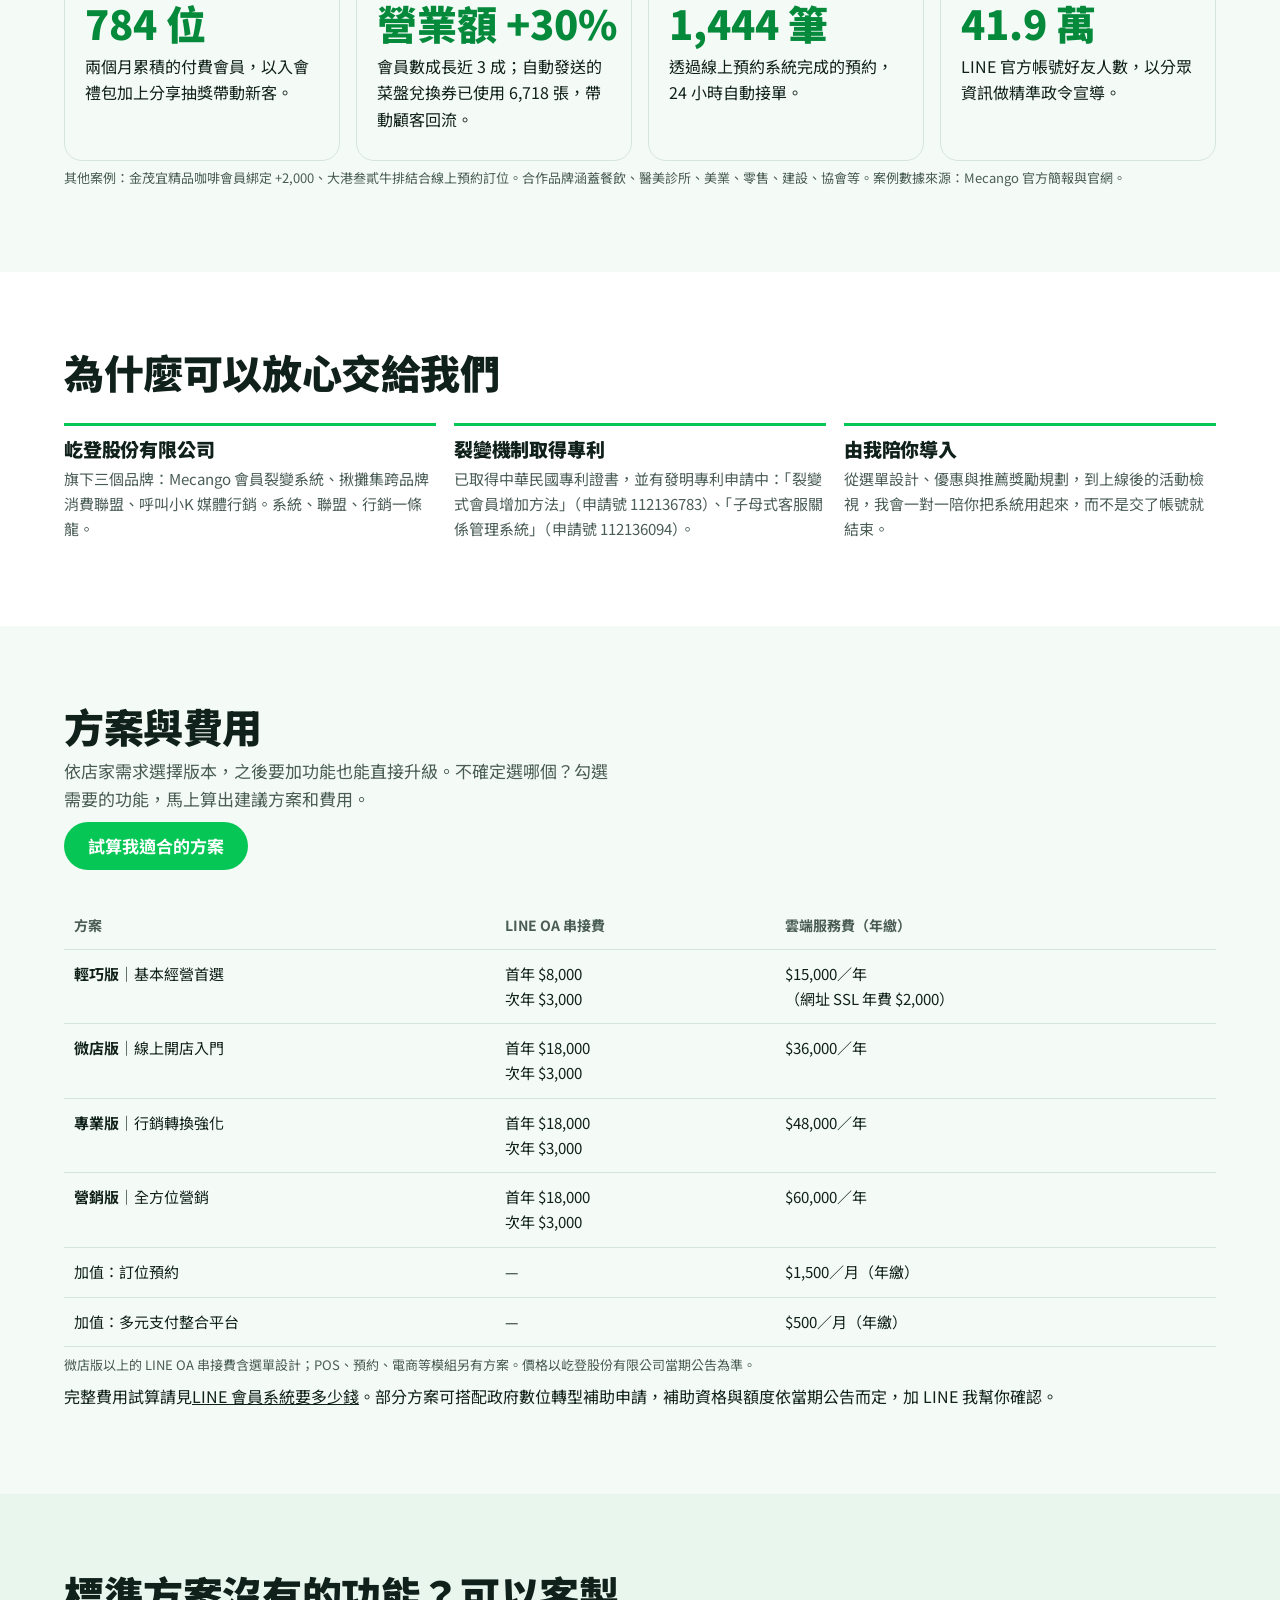
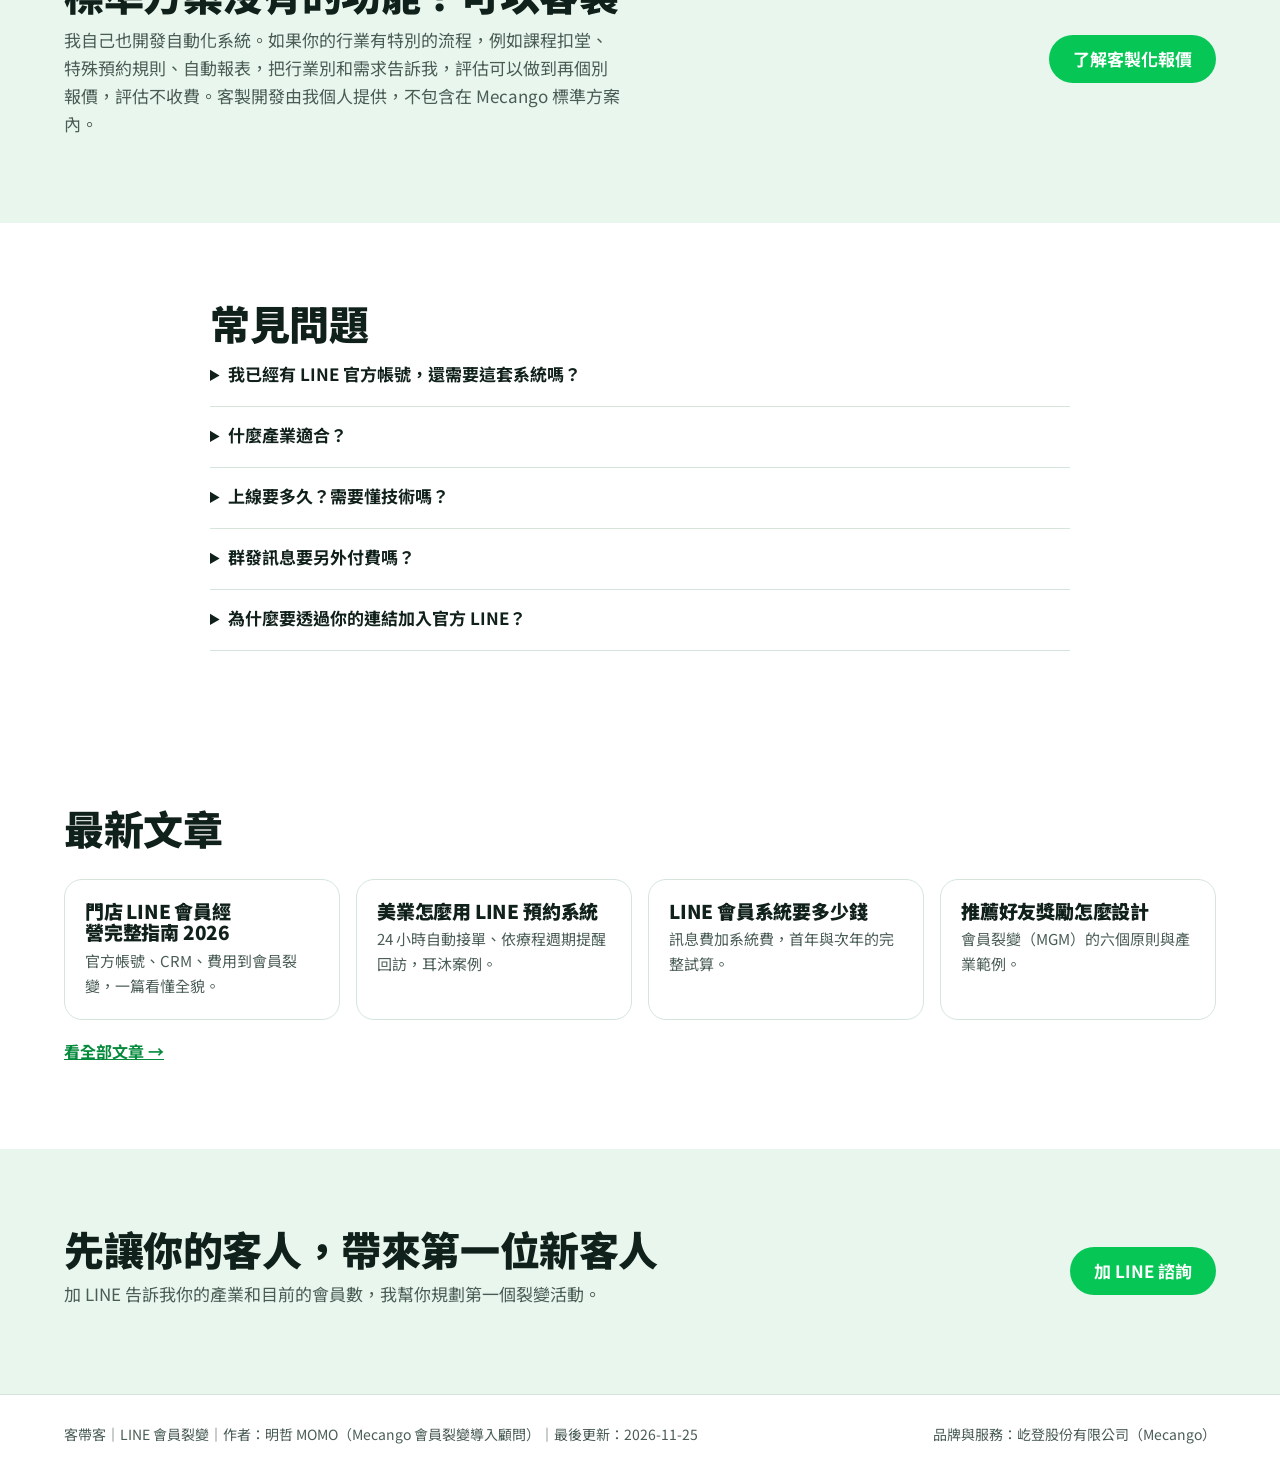
==== commit f2f57f47: "新增支柱文章「門店 LINE 會員經營完整指南 2026」，所有文章加本文重點目錄，補同義詞，更新寫作規則 Co-Authored-By: Claude Opus 5.5 <noreply@anthr" ====
--- a/index.html
+++ b/index.html
@@ -287,11 +287,10 @@
 <section class="band"><div class="wrap">
 <h2>最新文章</h2>
 <div class="grid4">
-<a class="feat" href="line-oa-vs-crm/" style="text-decoration:none"><h3>LINE 官方帳號和 LINE CRM 差在哪</h3><p>已經有官方帳號，還需要 CRM 嗎？一張表看懂差別。</p></a>
+<a class="feat" href="line-member-guide/" style="text-decoration:none"><h3>門店 LINE 會員經營完整指南 2026</h3><p>官方帳號、CRM、費用到會員裂變，一篇看懂全貌。</p></a>
+<a class="feat" href="beauty/" style="text-decoration:none"><h3>美業怎麼用 LINE 預約系統</h3><p>24 小時自動接單、依療程週期提醒回訪，耳沐案例。</p></a>
 <a class="feat" href="pricing/" style="text-decoration:none"><h3>LINE 會員系統要多少錢</h3><p>訊息費加系統費，首年與次年的完整試算。</p></a>
-<a class="feat" href="referral/" style="text-decoration:none"><h3>推薦好友獎勵怎麼設計</h3><p>會員裂變（MGM）的六個原則與產業範例。</p></a>
-<a class="feat" href="beauty/" style="text-decoration:none"><h3>美業怎麼用 LINE 預約系統</h3><p>24 小時自動接單、依療程週期提醒回訪，耳沐案例。</p></a>
-</div>
+<a class="feat" href="referral/" style="text-decoration:none"><h3>推薦好友獎勵怎麼設計</h3><p>會員裂變（MGM）的六個原則與產業範例。</p></a></div>
 <p style="margin-top:18px"><a href="guides/" style="color:var(--lineink);font-weight:700">看全部文章 →</a></p>
 </div></section>
 
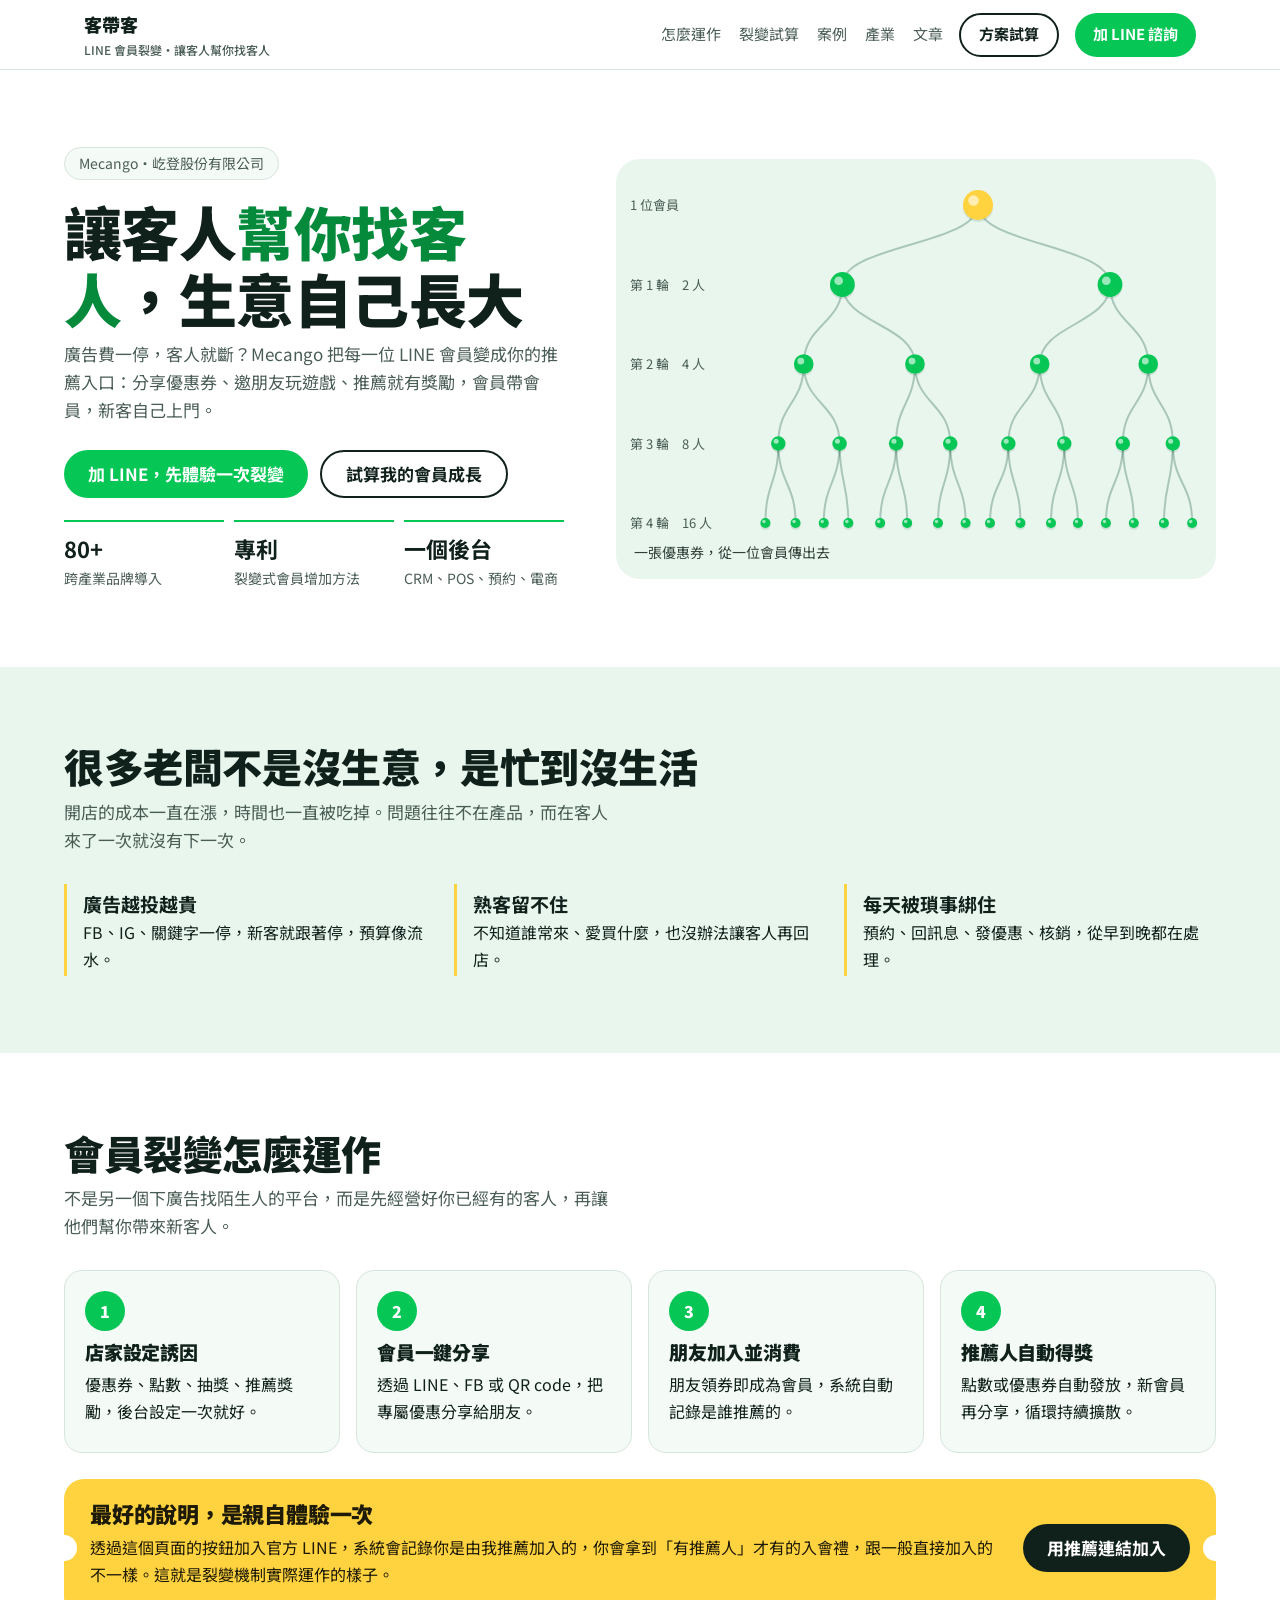
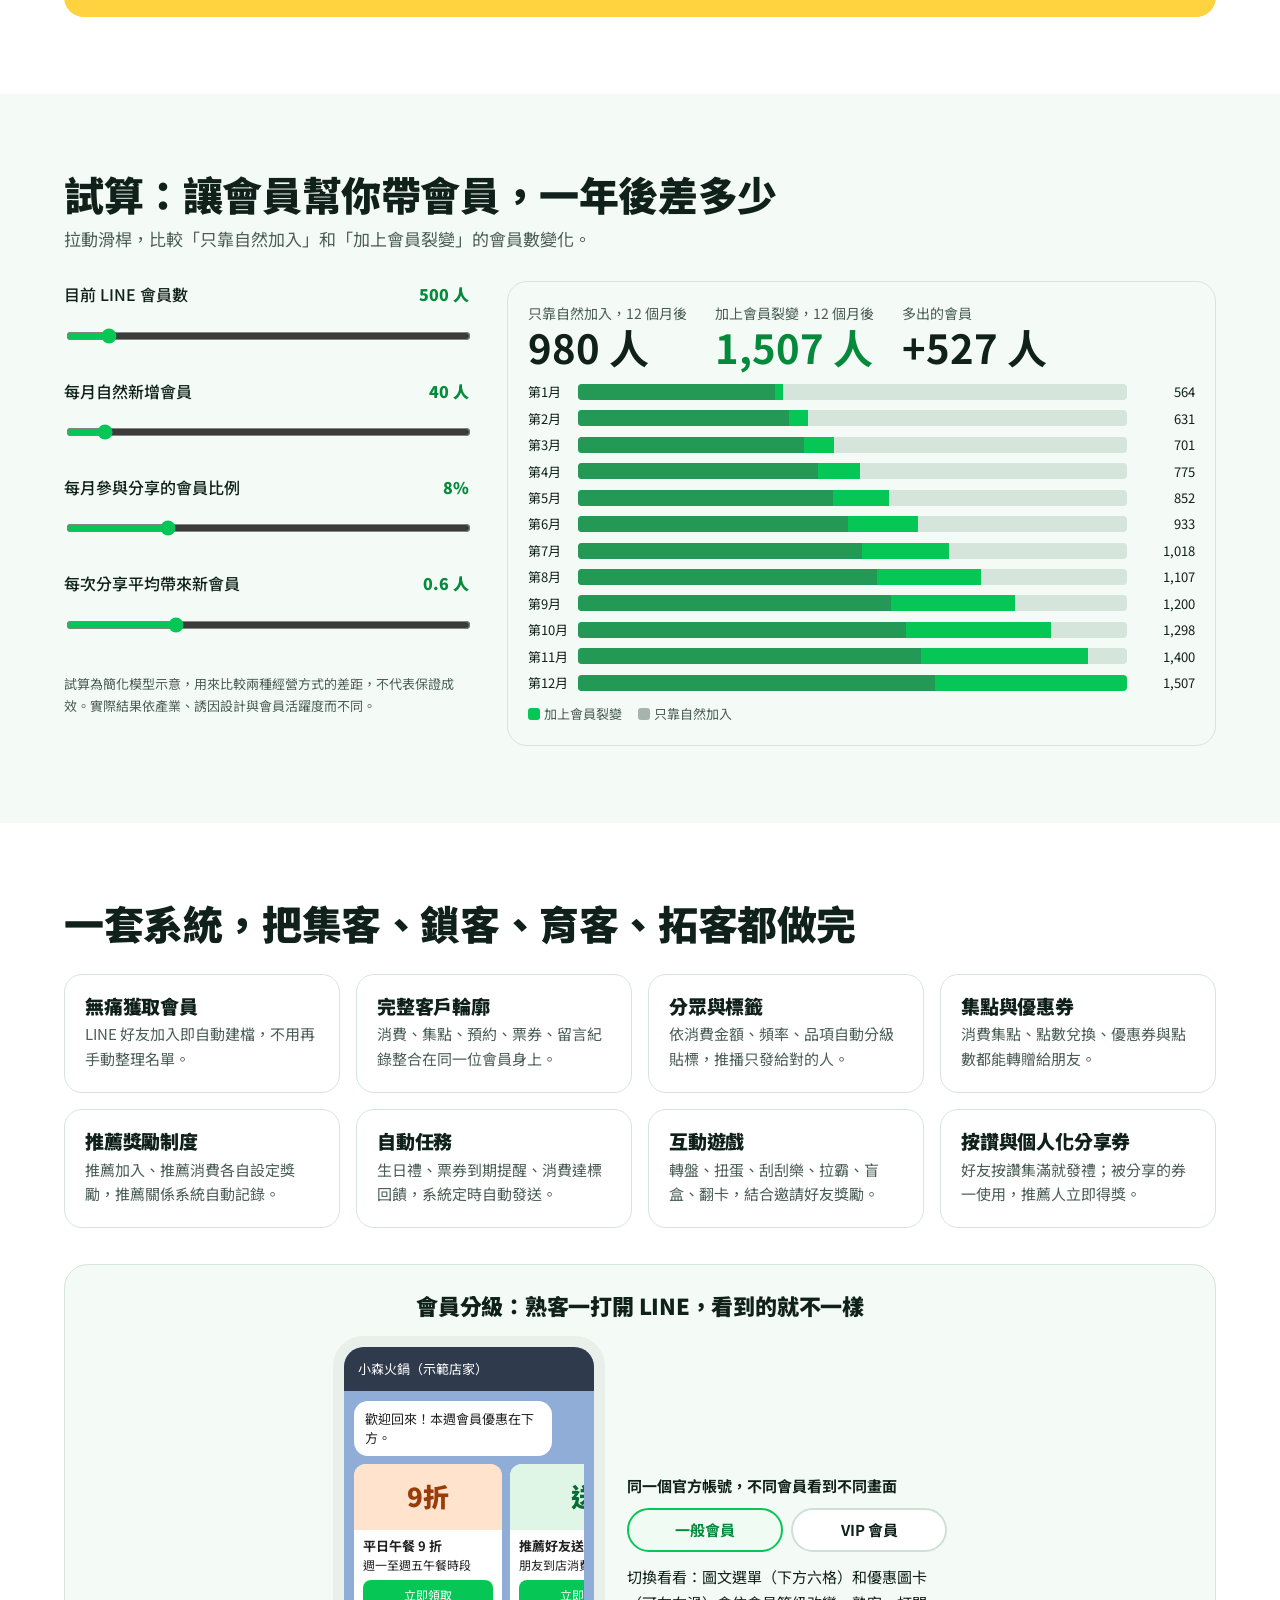
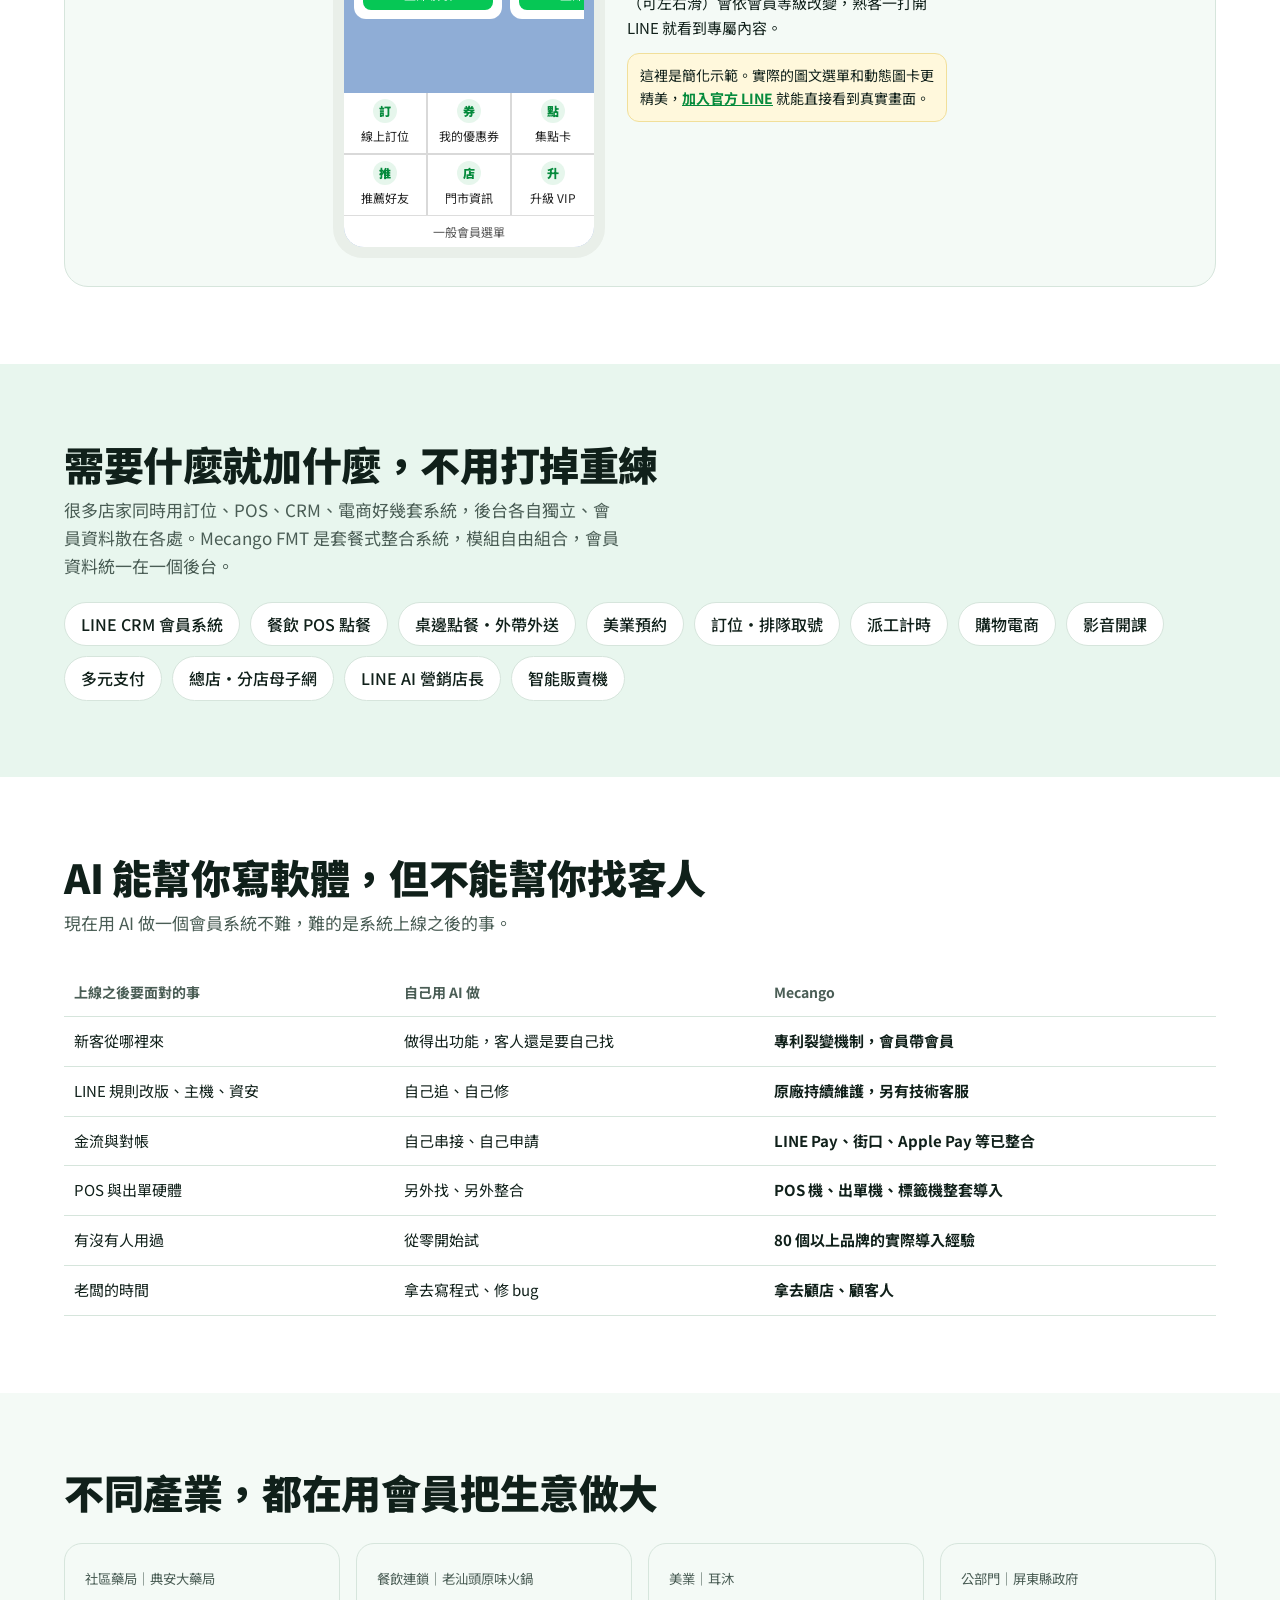
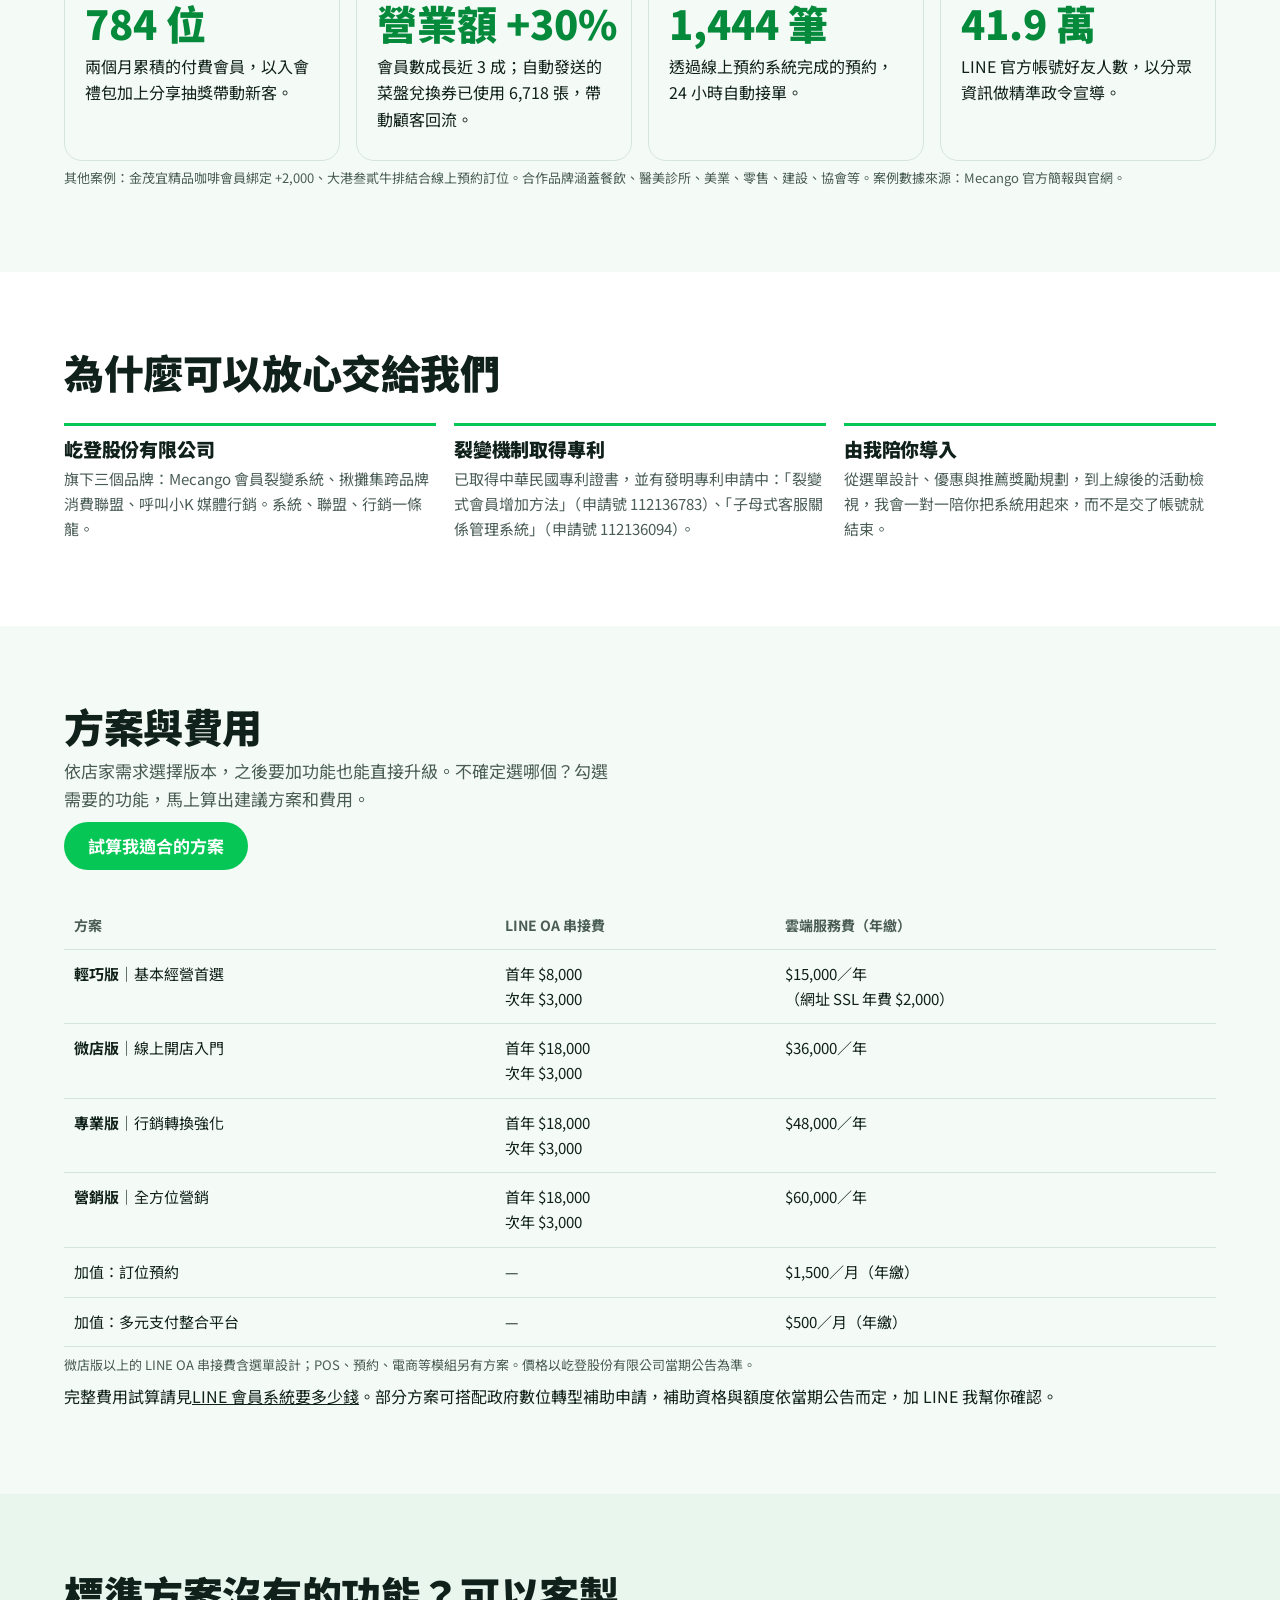
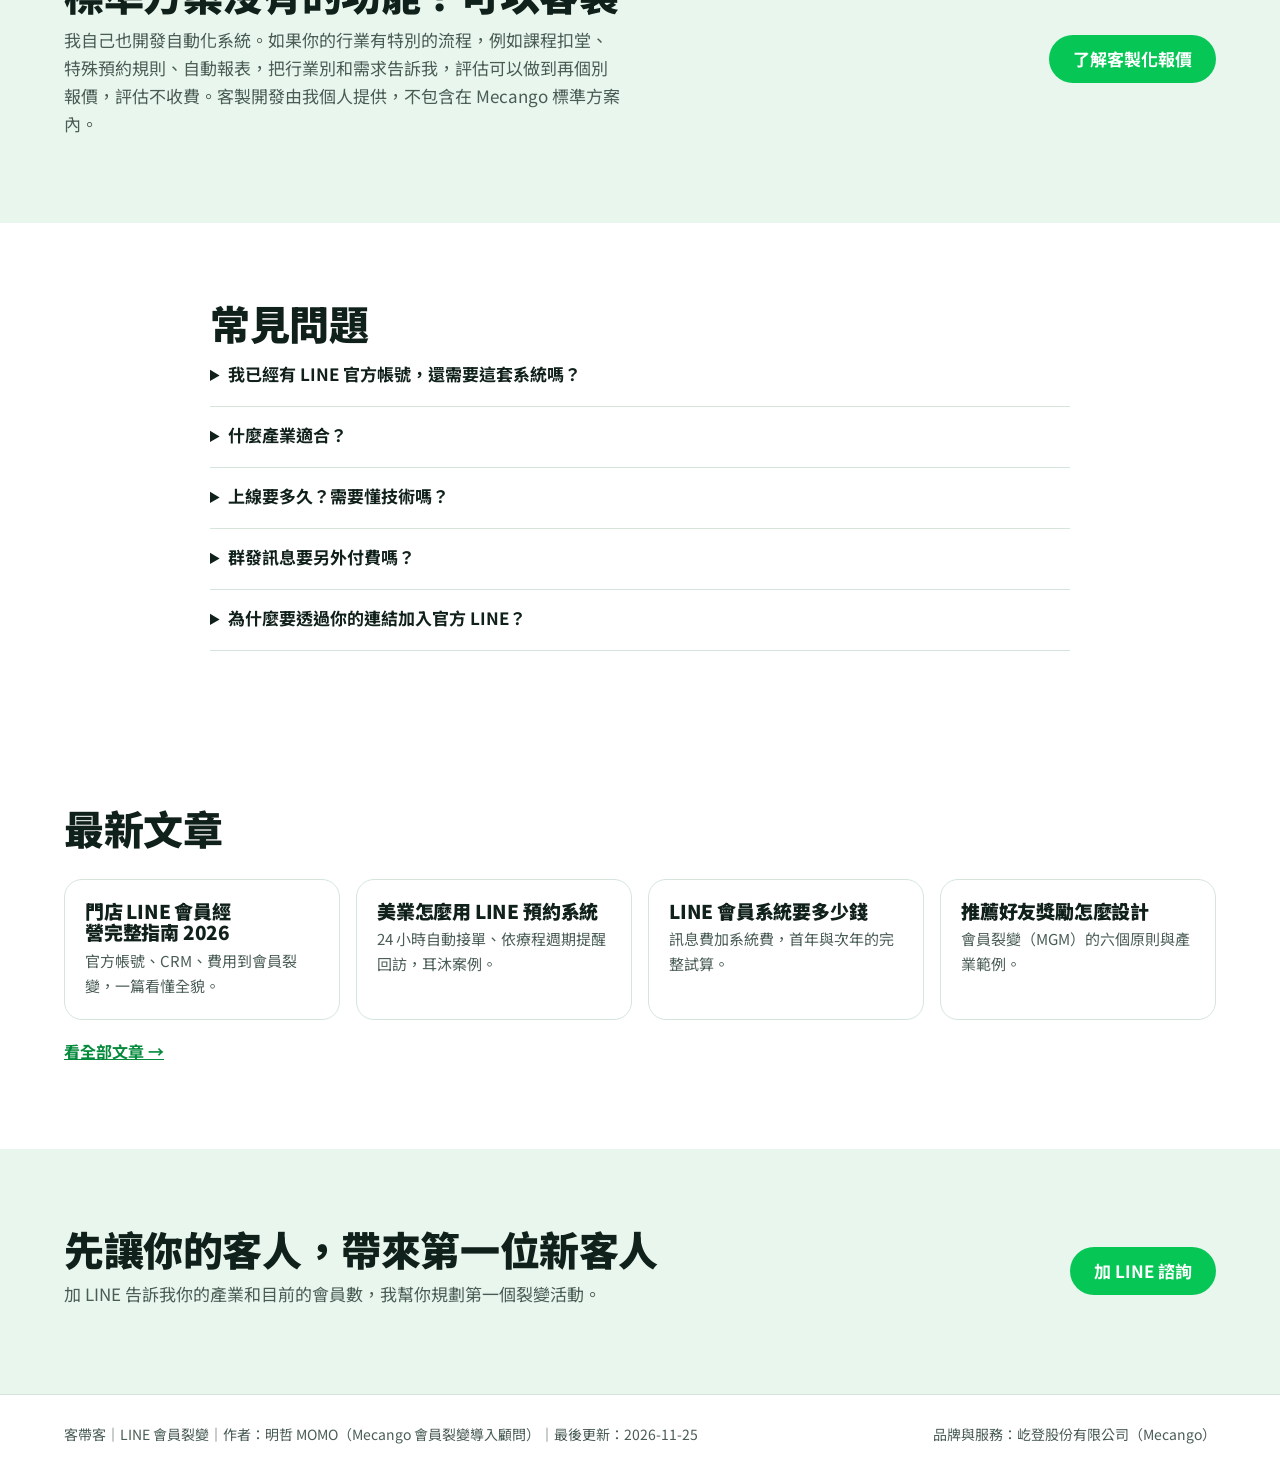
==== commit 8dfbe2c5: "右上角加入「方案試算」按鈕（首頁與所有內頁），手機版也看得到 Co-Authored-By: Claude Opus 5.5 <noreply@anthropic.com> Claude-Sessio" ====
--- a/index.html
+++ b/index.html
@@ -51,7 +51,7 @@
 nav .links{display:flex;gap:18px;flex-wrap:wrap;font-size:15px}
 nav .links a{text-decoration:none;color:var(--soft)}
 nav .links a:hover{color:var(--ink)}
-nav .btn{min-height:44px;padding:0 18px;font-size:15px}
+nav .btn{min-height:44px;padding:0 18px;font-size:15px}nav .navplan{color:var(--lineink);border-color:var(--line)}
 .hero{display:grid;grid-template-columns:minmax(0,5fr) minmax(0,6fr);gap:clamp(20px,4vw,56px);align-items:center}
 .hero .tag{display:inline-block;background:var(--panel);border:1px solid var(--rule);border-radius:999px;padding:4px 14px;font-size:14px;color:var(--soft);margin-bottom:18px}
 .hero h1 em{font-style:normal;color:var(--lineink)}
@@ -122,7 +122,7 @@
 .final{text-align:left;display:grid;grid-template-columns:minmax(0,1fr) auto;gap:24px;align-items:center}
 footer{padding:28px max(5vw,16px);font-size:14px;color:var(--soft);border-top:1px solid var(--rule)}
 footer .wrap{display:flex;flex-wrap:wrap;gap:8px 24px;justify-content:space-between}
-@media(max-width:900px){.hero,.calc{grid-template-columns:minmax(0,1fr)}.steps,.grid4,.cases{grid-template-columns:repeat(2,minmax(0,1fr))}nav .links a:nth-child(-n+4){display:none}nav .links{gap:14px}}
+@media(max-width:900px){.hero,.calc{grid-template-columns:minmax(0,1fr)}.steps,.grid4,.cases{grid-template-columns:repeat(2,minmax(0,1fr))}nav .links a:nth-child(-n+3){display:none}nav .links{gap:14px}}
 @media(max-width:600px){.pains,.trust,.steps,.grid4,.cases,.facts{grid-template-columns:minmax(0,1fr)}.facts{grid-template-columns:repeat(3,minmax(0,1fr))}.facts b{font-size:18px}.fig{min-height:320px}.coupon,.final{grid-template-columns:minmax(0,1fr)}table{font-size:14px}.stack thead{display:none}.stack tr{display:grid;padding-block:10px;border-bottom:1px solid var(--rule)}.stack td{border:0;padding:3px 0}.stack td::before{content:attr(data-l)"：";color:var(--soft);font-weight:500}}
 @media(prefers-reduced-motion:reduce){html{scroll-behavior:auto}.btn{transition:none}}
 </style>
@@ -130,8 +130,8 @@
 <body>
 <nav><div class="wrap">
 <a class="brand" href="#top">客帶客<small>LINE 會員裂變・讓客人幫你找客人</small></a>
-<div class="links"><a href="#how">怎麼運作</a><a href="#calc">裂變試算</a><a href="#cases">案例</a><a href="plan/">方案試算</a><a href="guides/#industry">產業</a><a href="guides/">文章</a></div>
-<a class="btn js-line" href="https://liff.line.me/2000189532-mPbqGd5y/subscribe-3q5l5619" target="_blank" rel="noopener">加 LINE 諮詢</a>
+<div class="links"><a href="#how">怎麼運作</a><a href="#calc">裂變試算</a><a href="#cases">案例</a><a href="guides/#industry">產業</a><a href="guides/">文章</a></div>
+<a class="btn ghost navplan" href="plan/">方案試算</a><a class="btn js-line" href="https://liff.line.me/2000189532-mPbqGd5y/subscribe-3q5l5619" target="_blank" rel="noopener">加 LINE 諮詢</a>
 </div></nav>
 
 <header class="band" id="top"><div class="wrap hero">
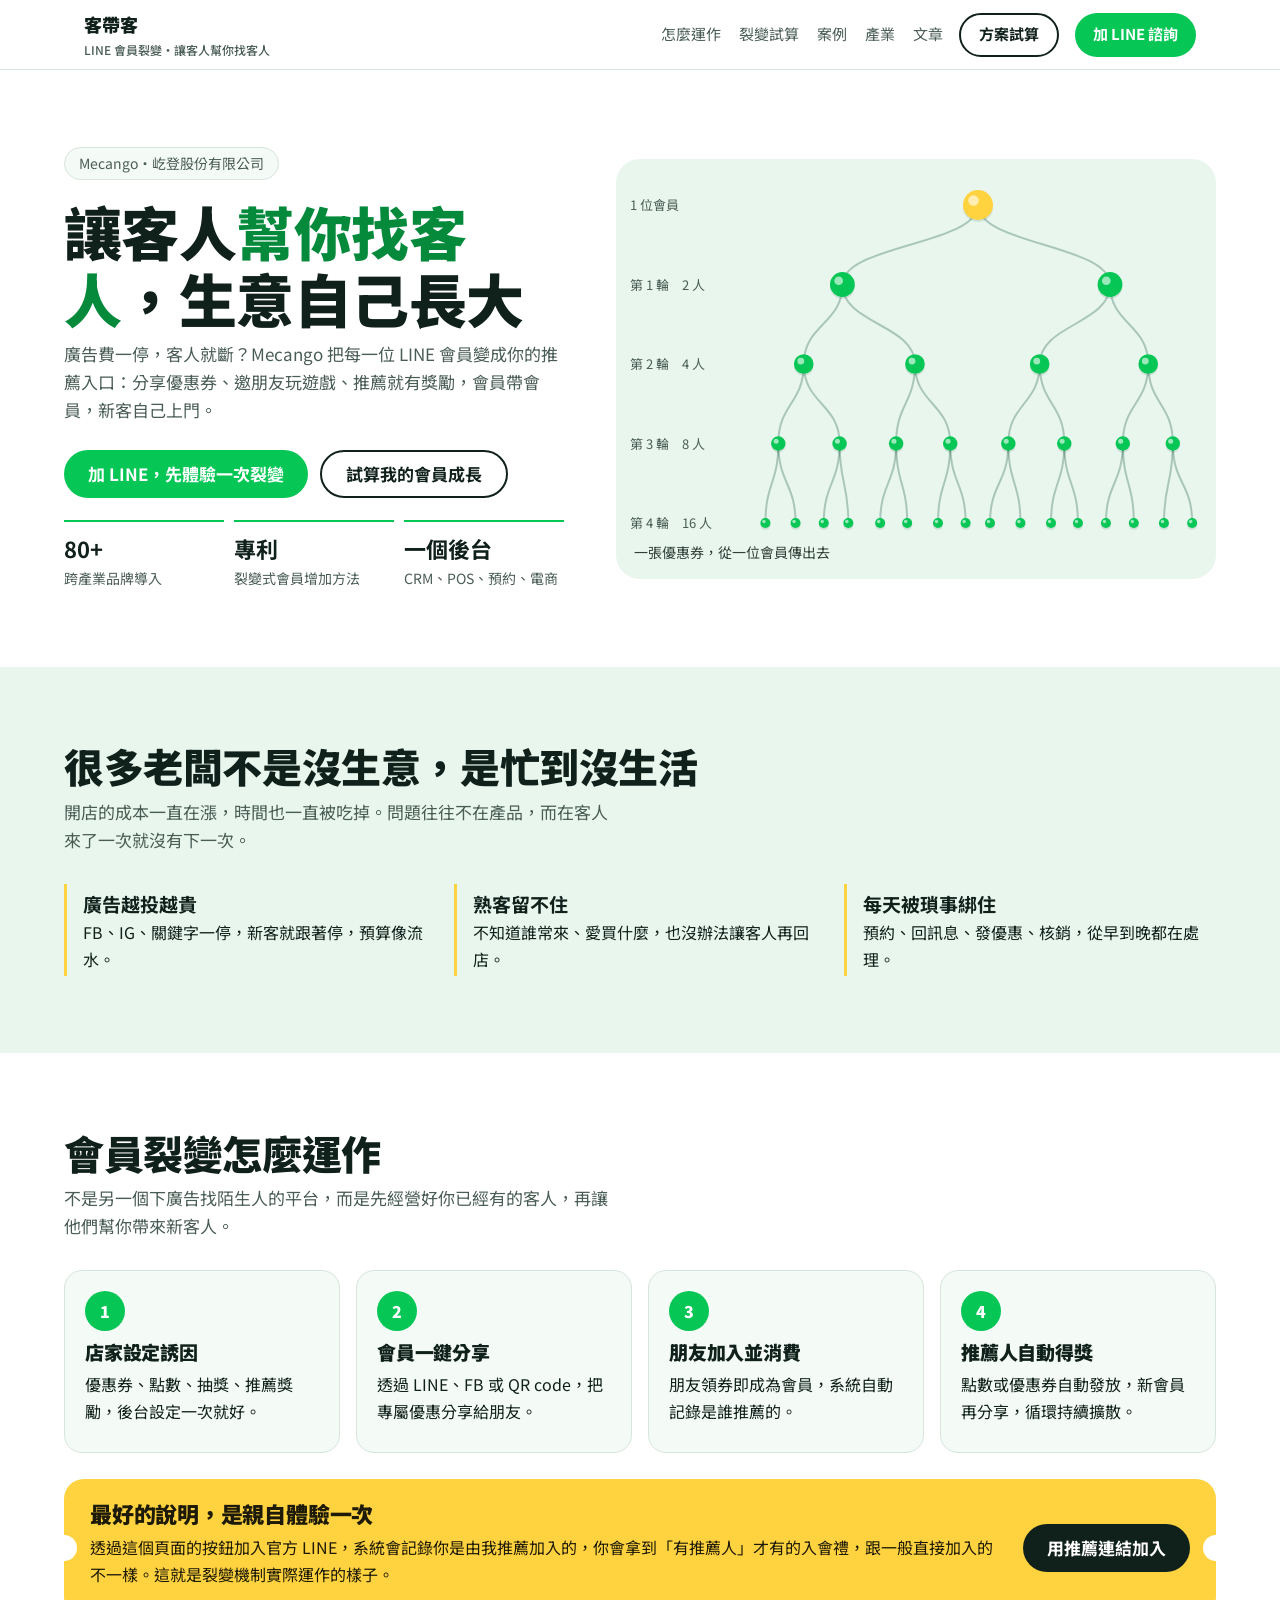
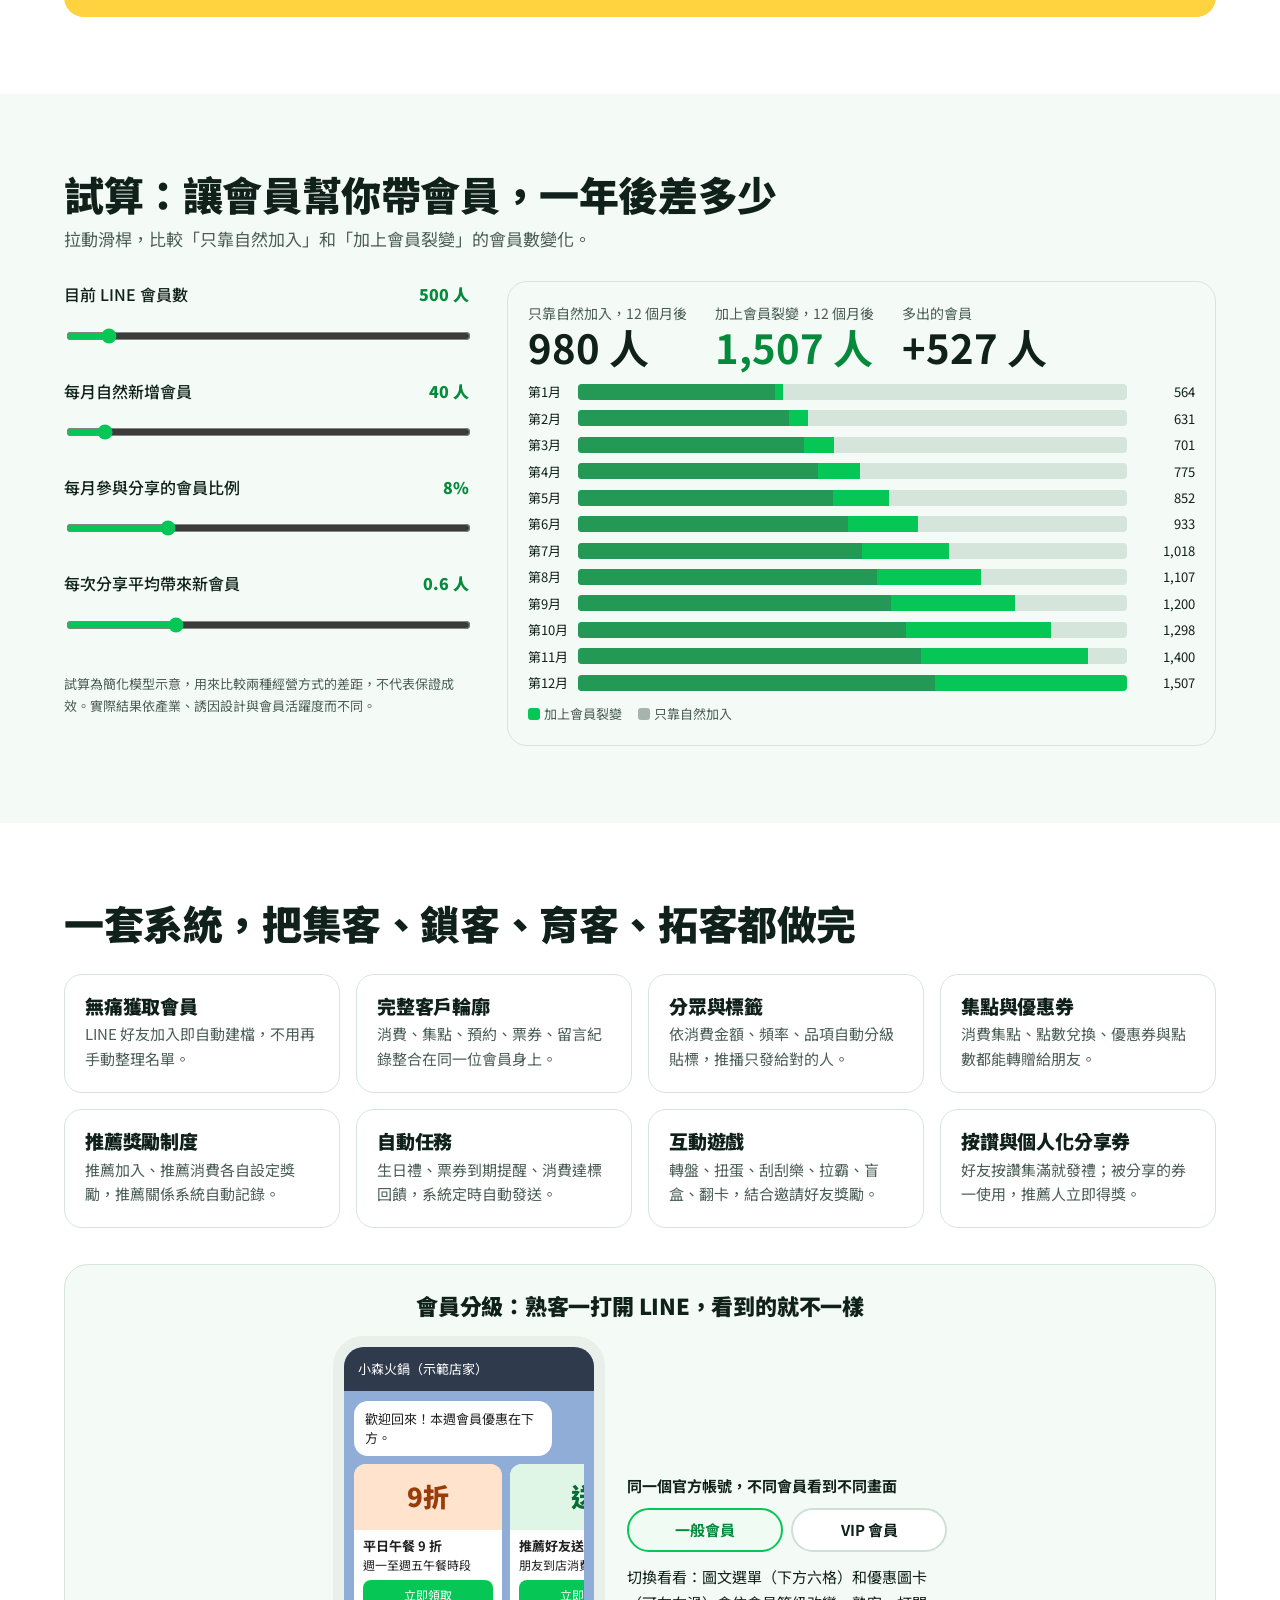
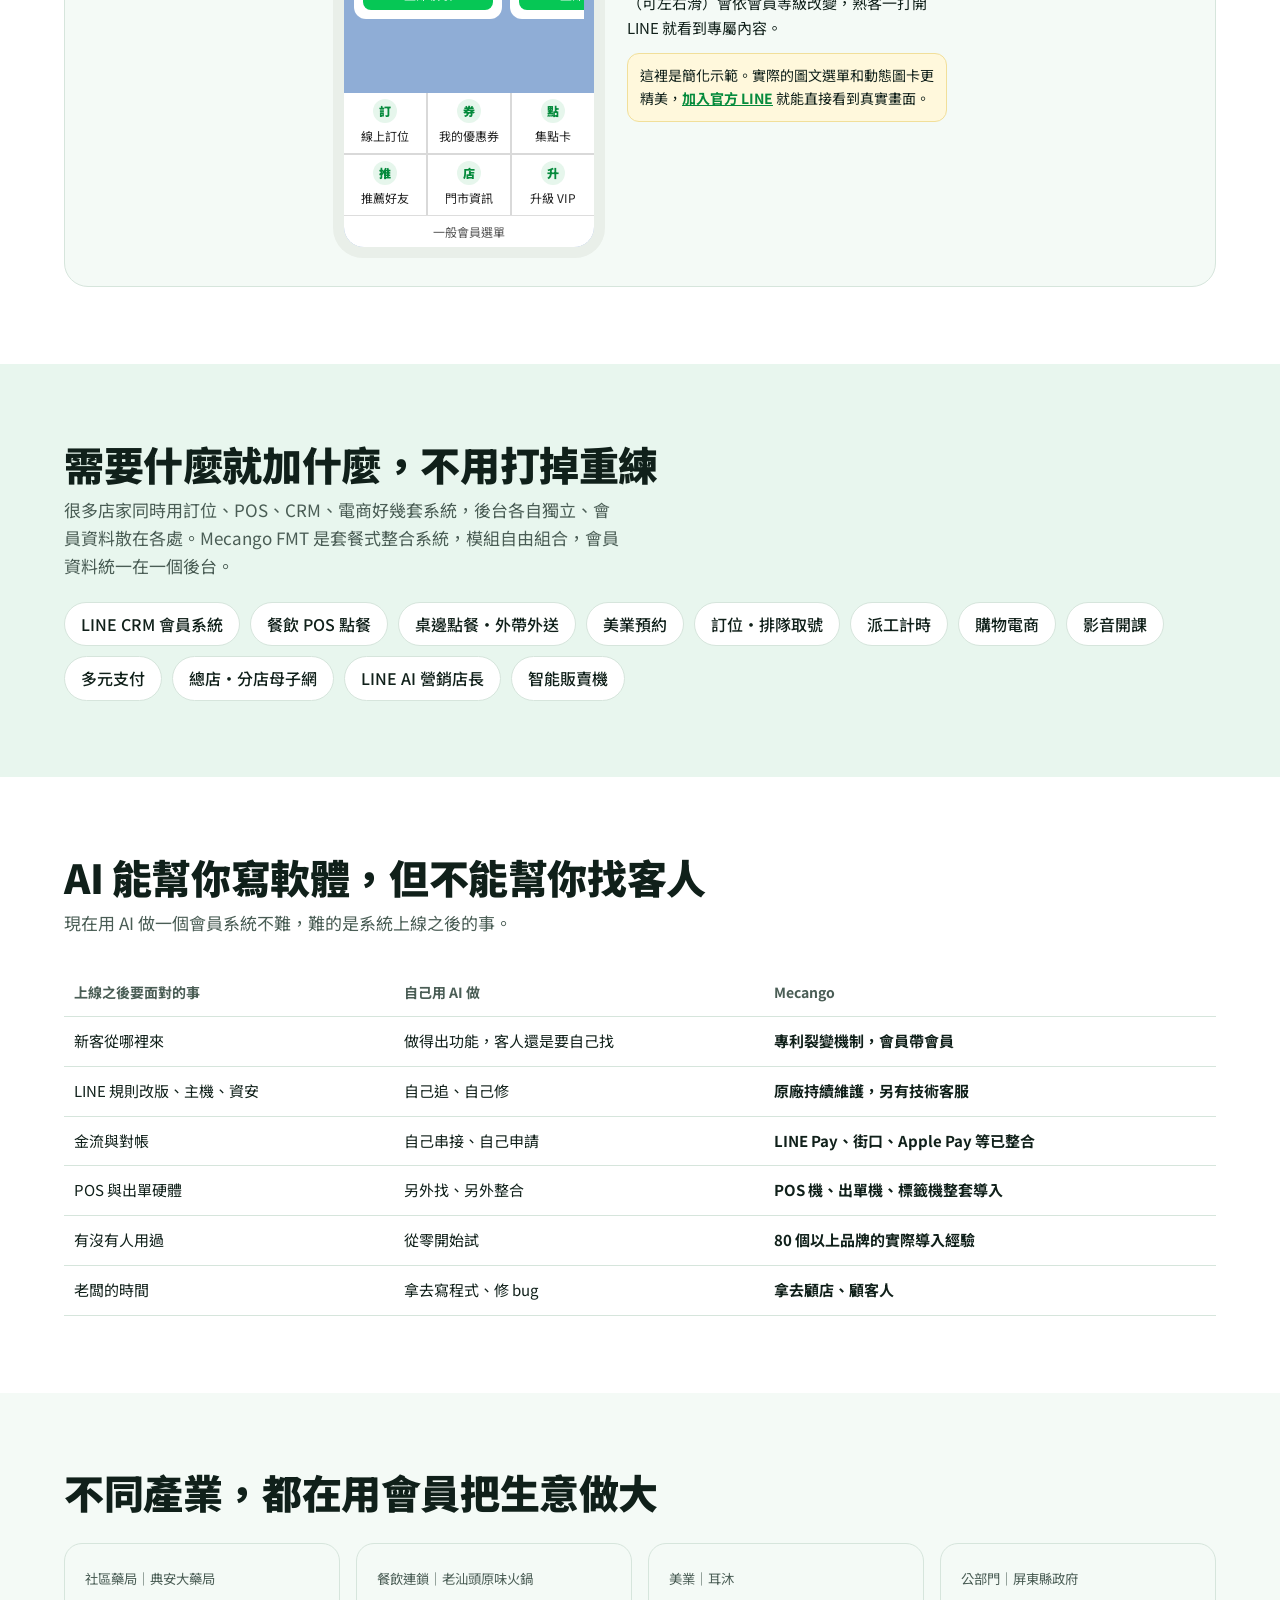
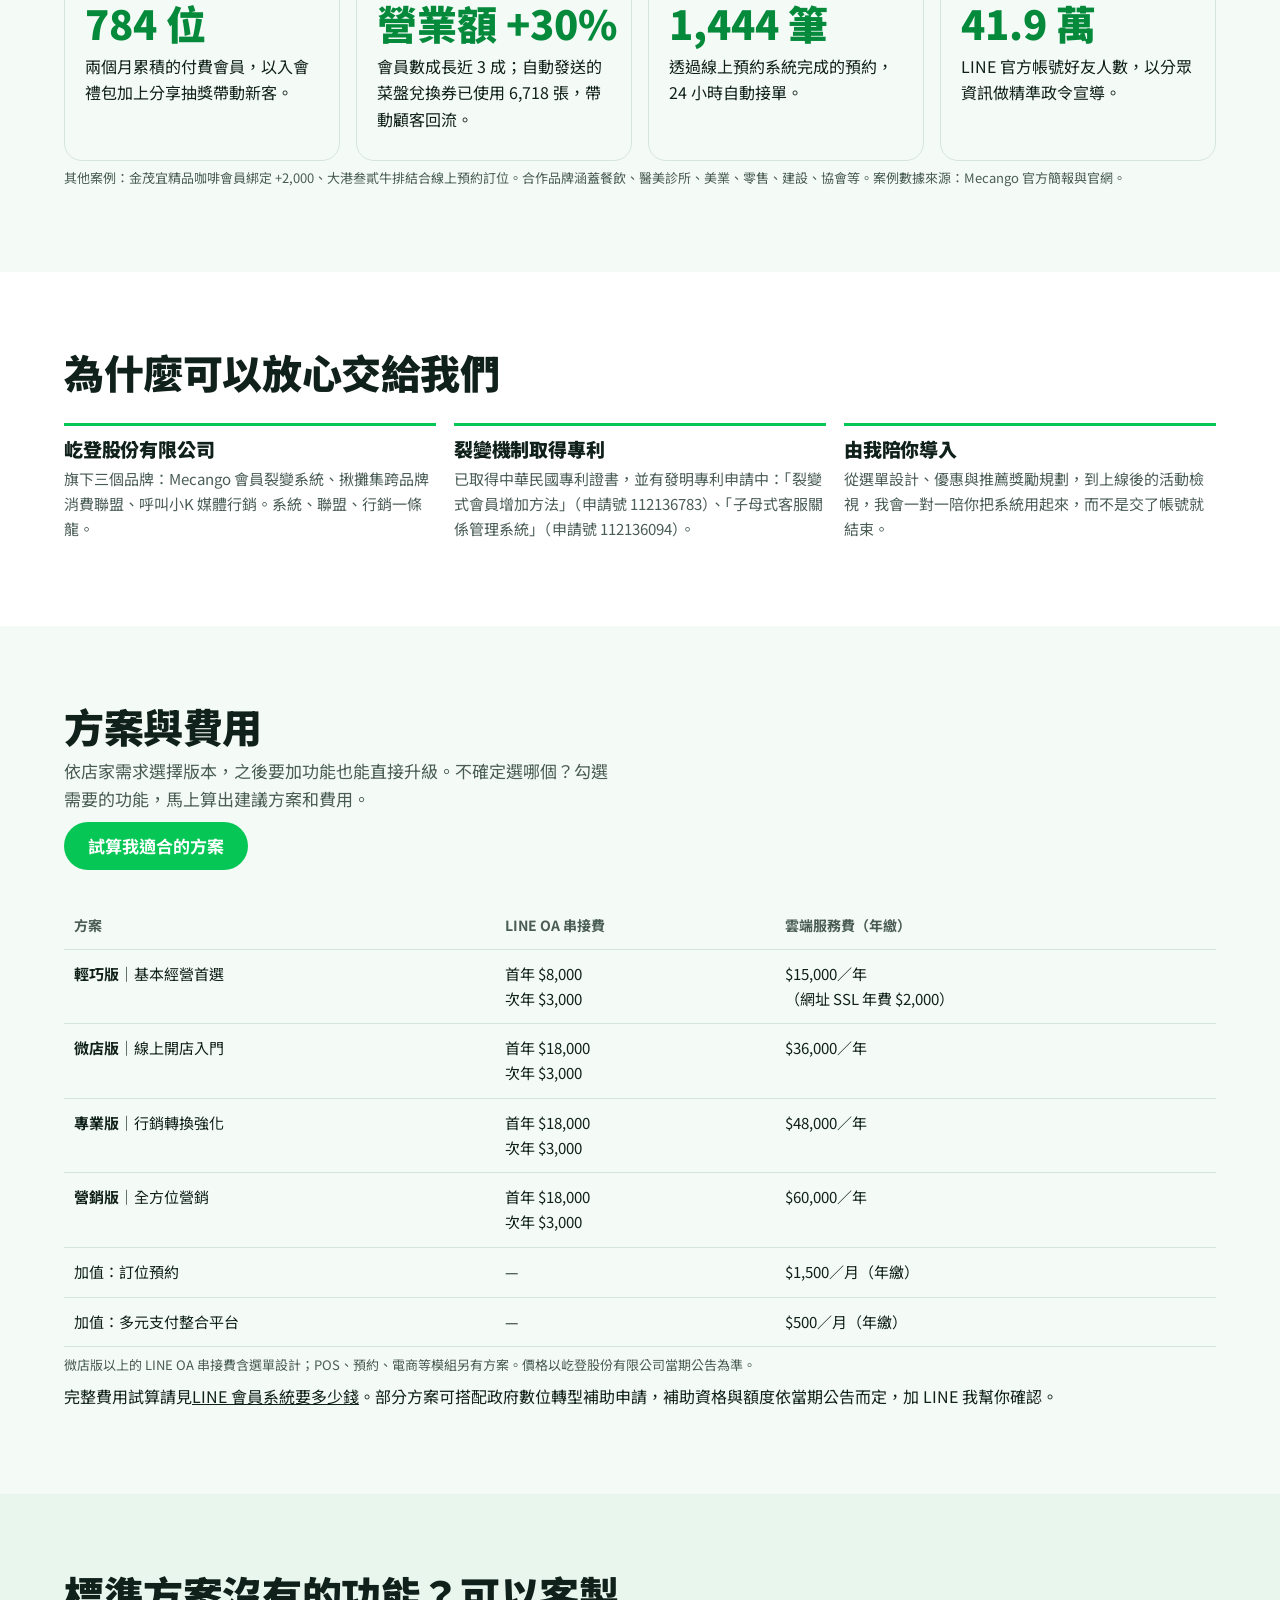
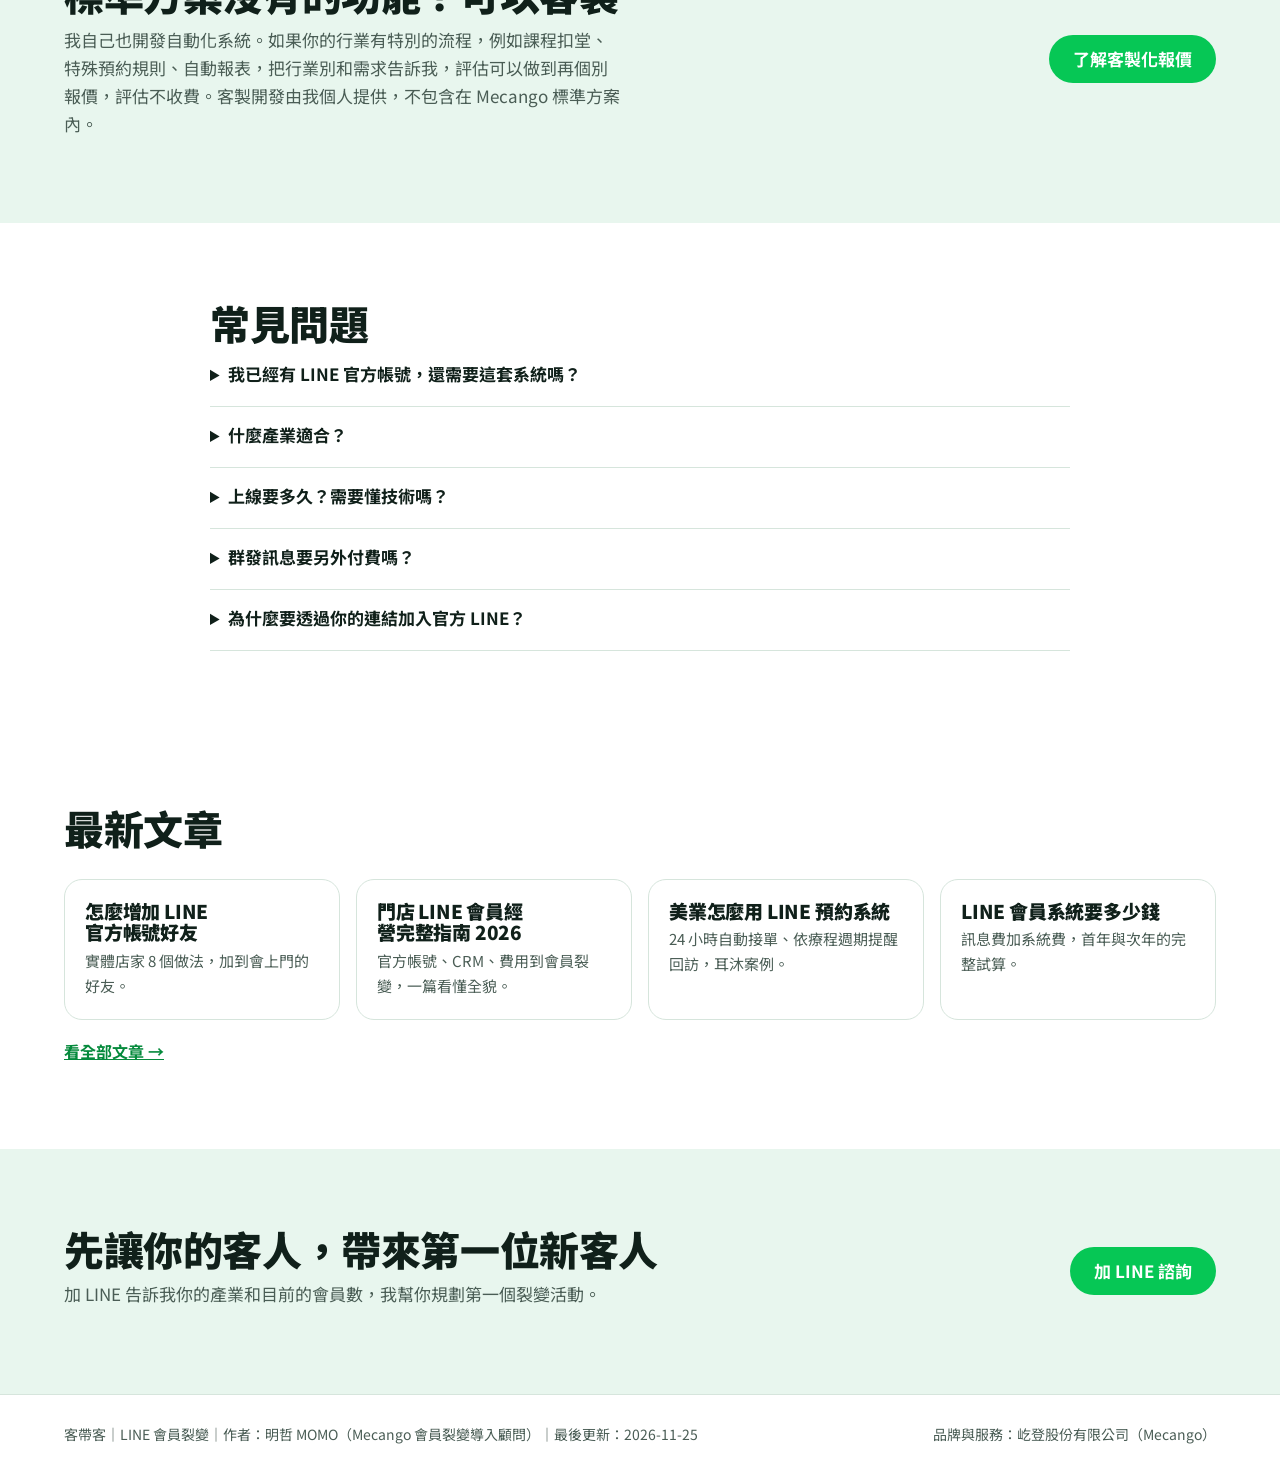
==== commit dc8f457d: "新頁面：怎麼增加 LINE 官方帳號好友？實體店家 8 個做法 - 新增 grow-line-friends/，同步 sitemap、llms.txt、文章總覽、首頁最新文章、支柱文章連結 - ref" ====
--- a/index.html
+++ b/index.html
@@ -287,10 +287,10 @@
 <section class="band"><div class="wrap">
 <h2>最新文章</h2>
 <div class="grid4">
+<a class="feat" href="grow-line-friends/" style="text-decoration:none"><h3>怎麼增加 LINE 官方帳號好友</h3><p>實體店家 8 個做法，加到會上門的好友。</p></a>
 <a class="feat" href="line-member-guide/" style="text-decoration:none"><h3>門店 LINE 會員經營完整指南 2026</h3><p>官方帳號、CRM、費用到會員裂變，一篇看懂全貌。</p></a>
 <a class="feat" href="beauty/" style="text-decoration:none"><h3>美業怎麼用 LINE 預約系統</h3><p>24 小時自動接單、依療程週期提醒回訪，耳沐案例。</p></a>
-<a class="feat" href="pricing/" style="text-decoration:none"><h3>LINE 會員系統要多少錢</h3><p>訊息費加系統費，首年與次年的完整試算。</p></a>
-<a class="feat" href="referral/" style="text-decoration:none"><h3>推薦好友獎勵怎麼設計</h3><p>會員裂變（MGM）的六個原則與產業範例。</p></a></div>
+<a class="feat" href="pricing/" style="text-decoration:none"><h3>LINE 會員系統要多少錢</h3><p>訊息費加系統費，首年與次年的完整試算。</p></a></div>
 <p style="margin-top:18px"><a href="guides/" style="color:var(--lineink);font-weight:700">看全部文章 →</a></p>
 </div></section>
 
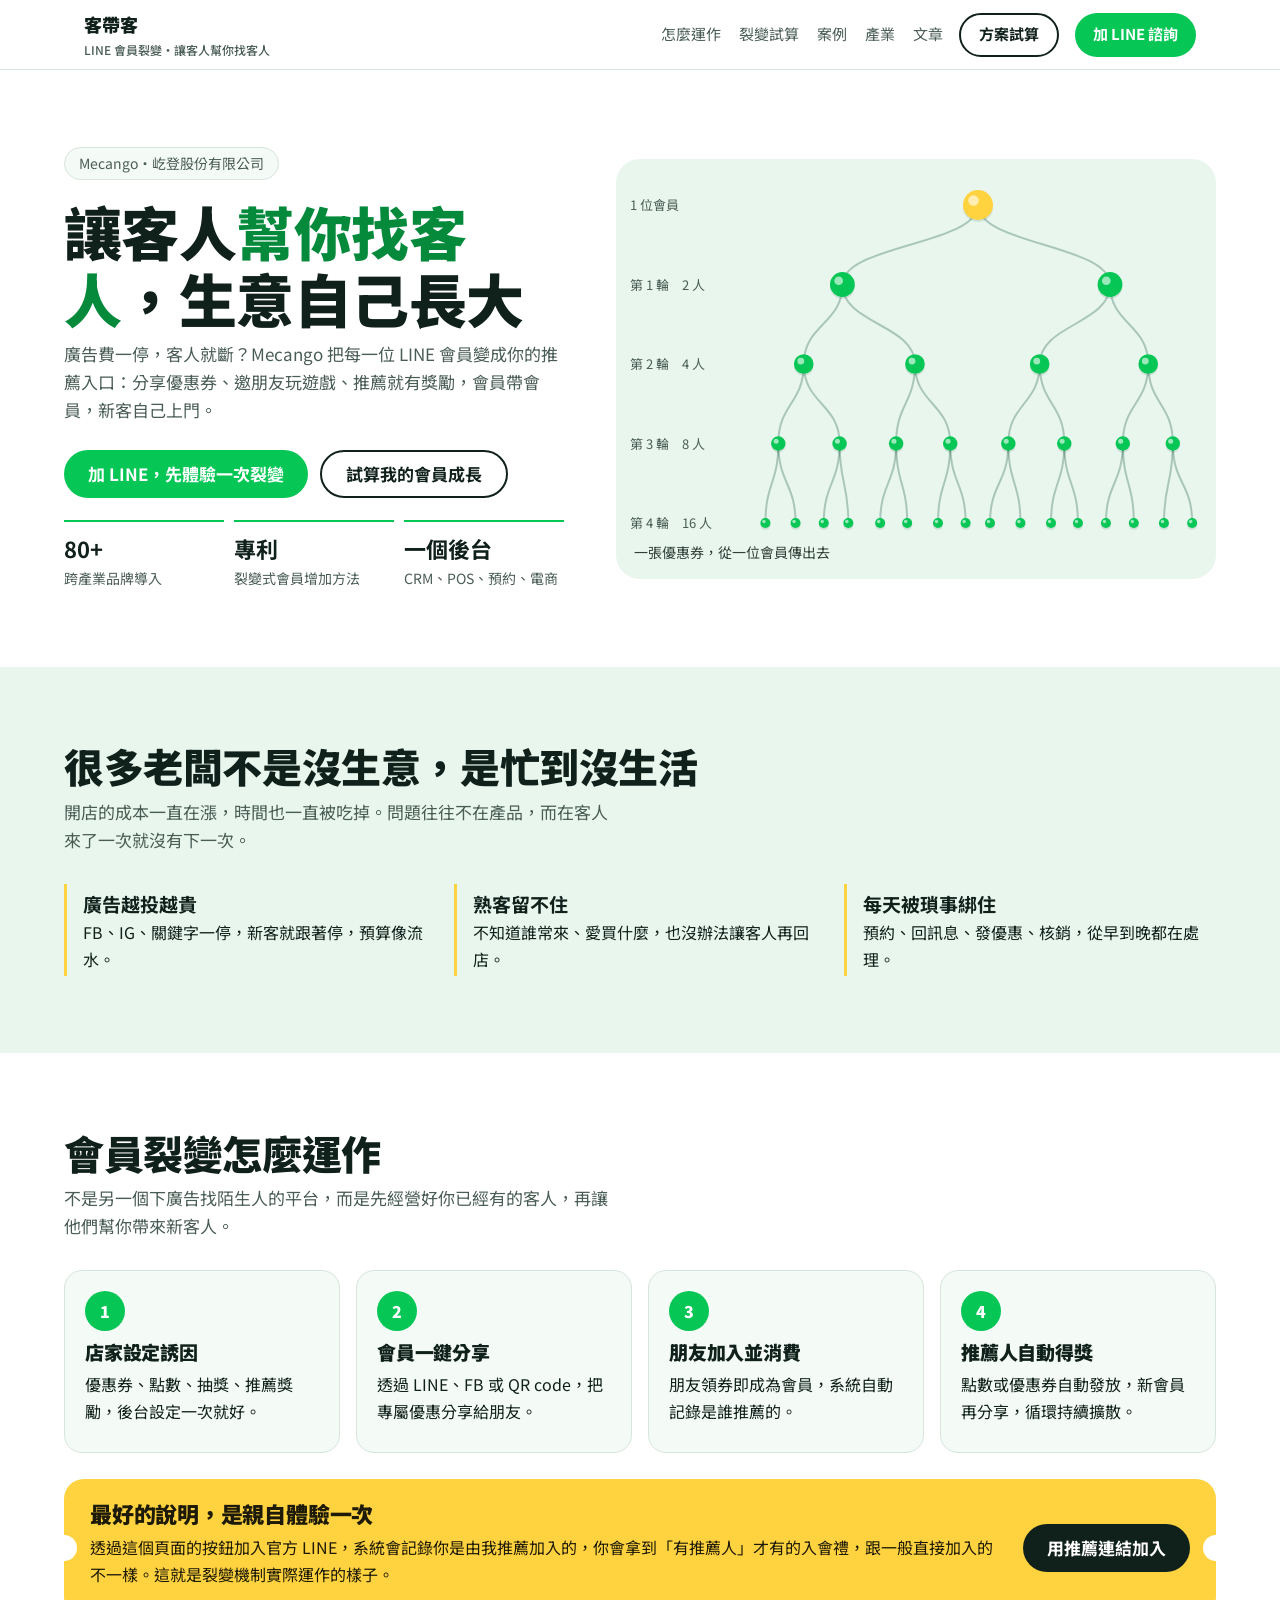
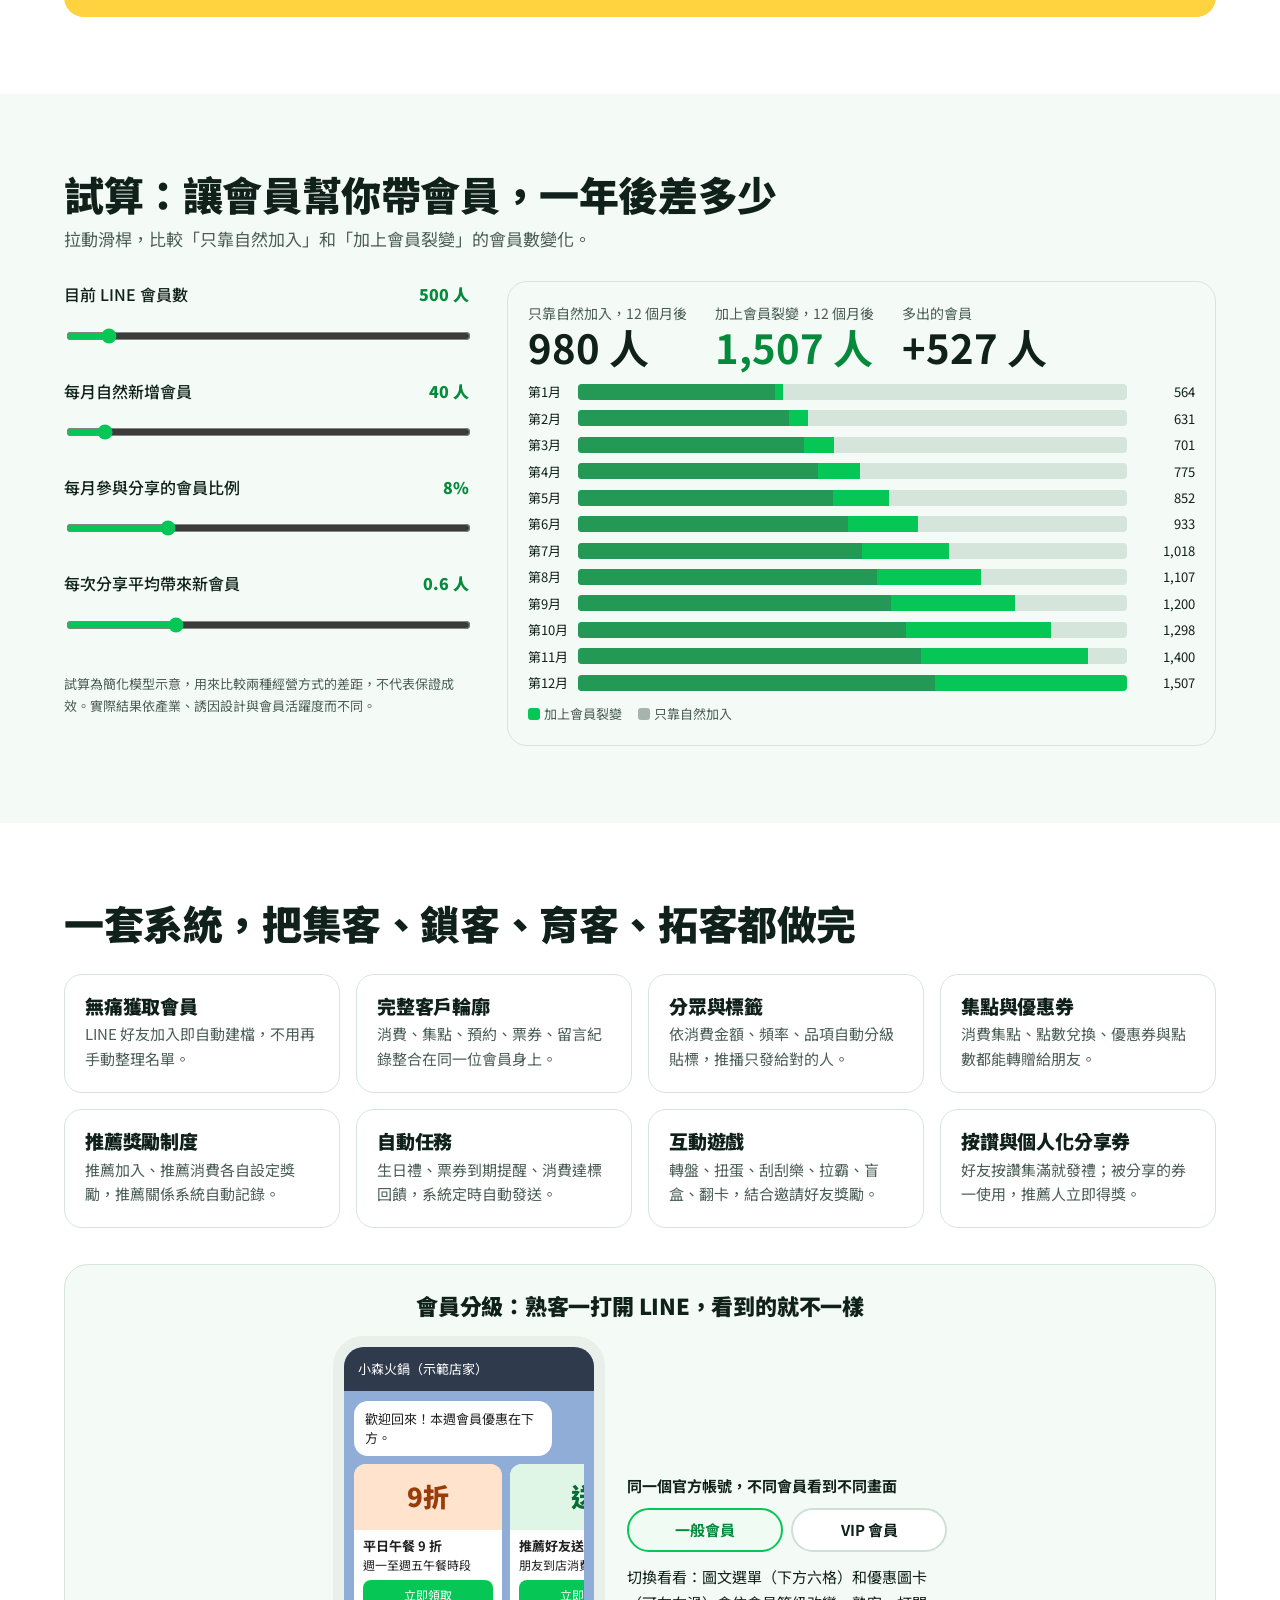
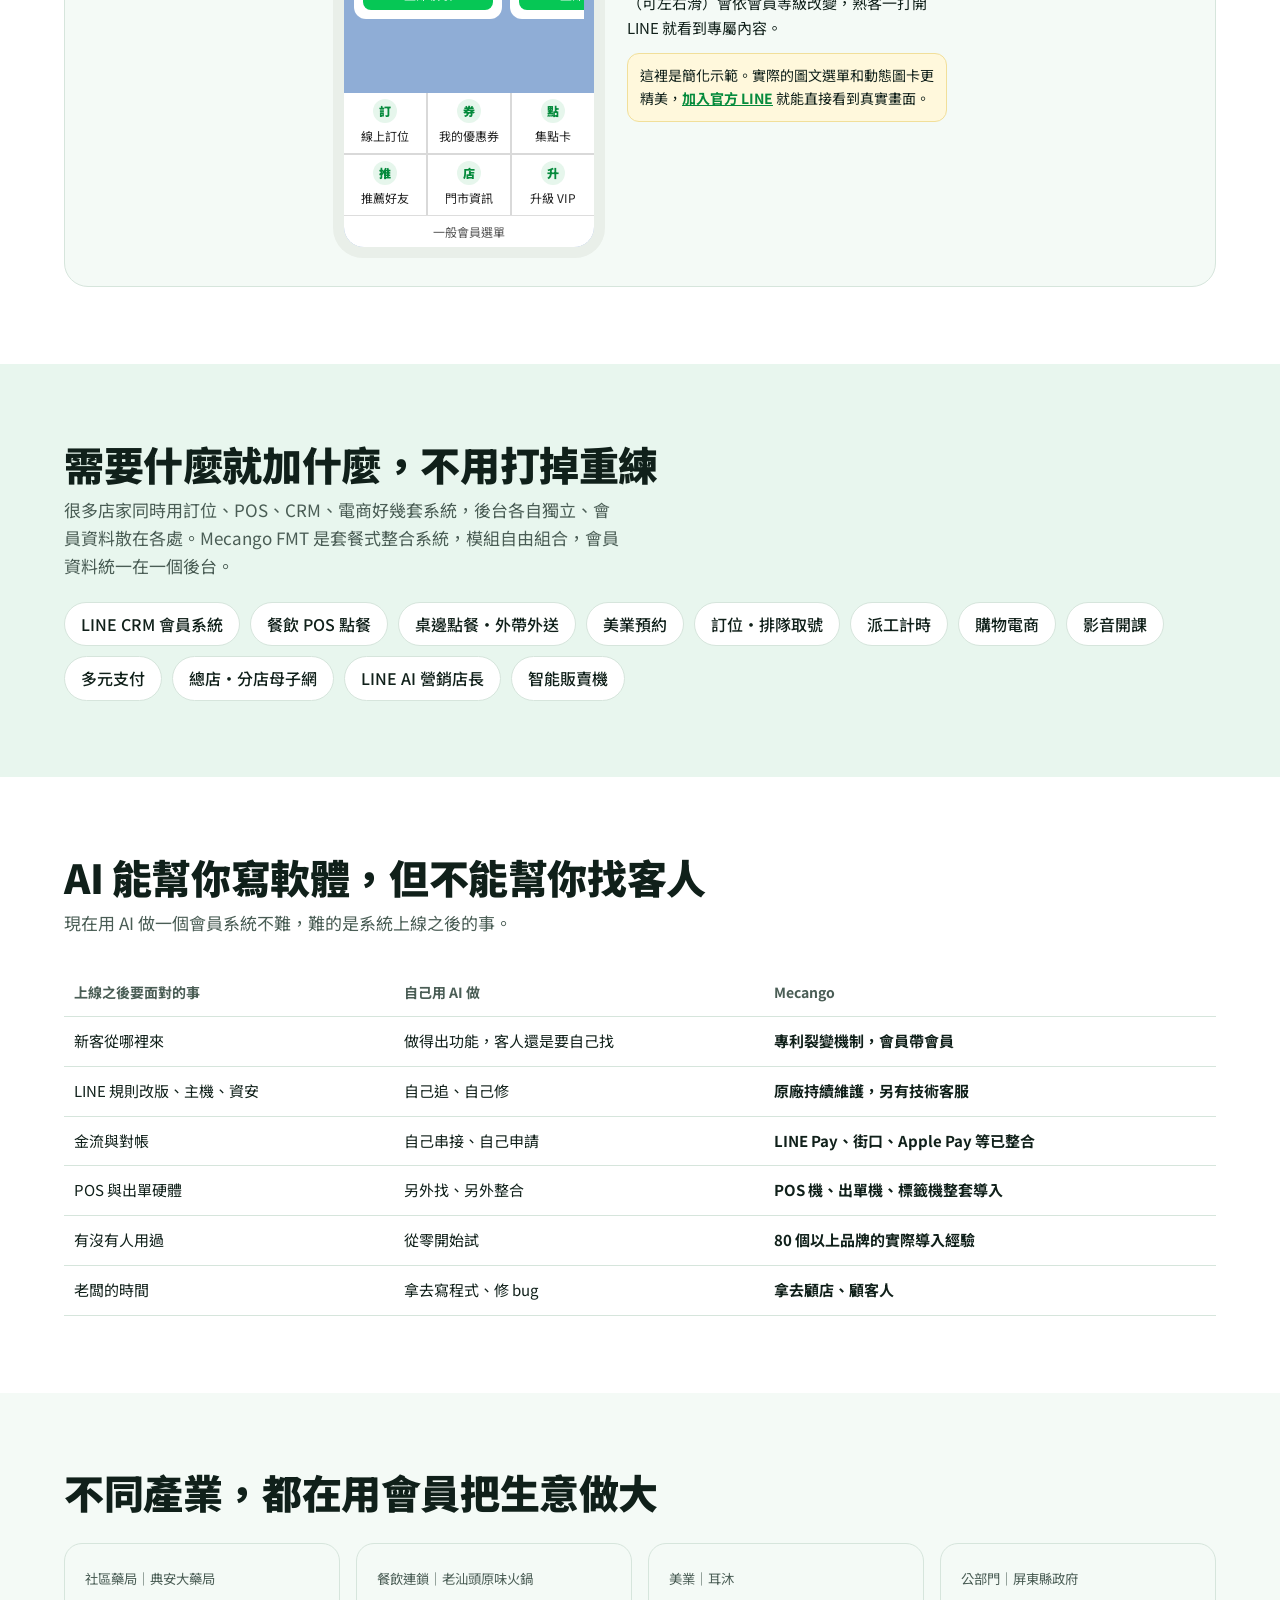
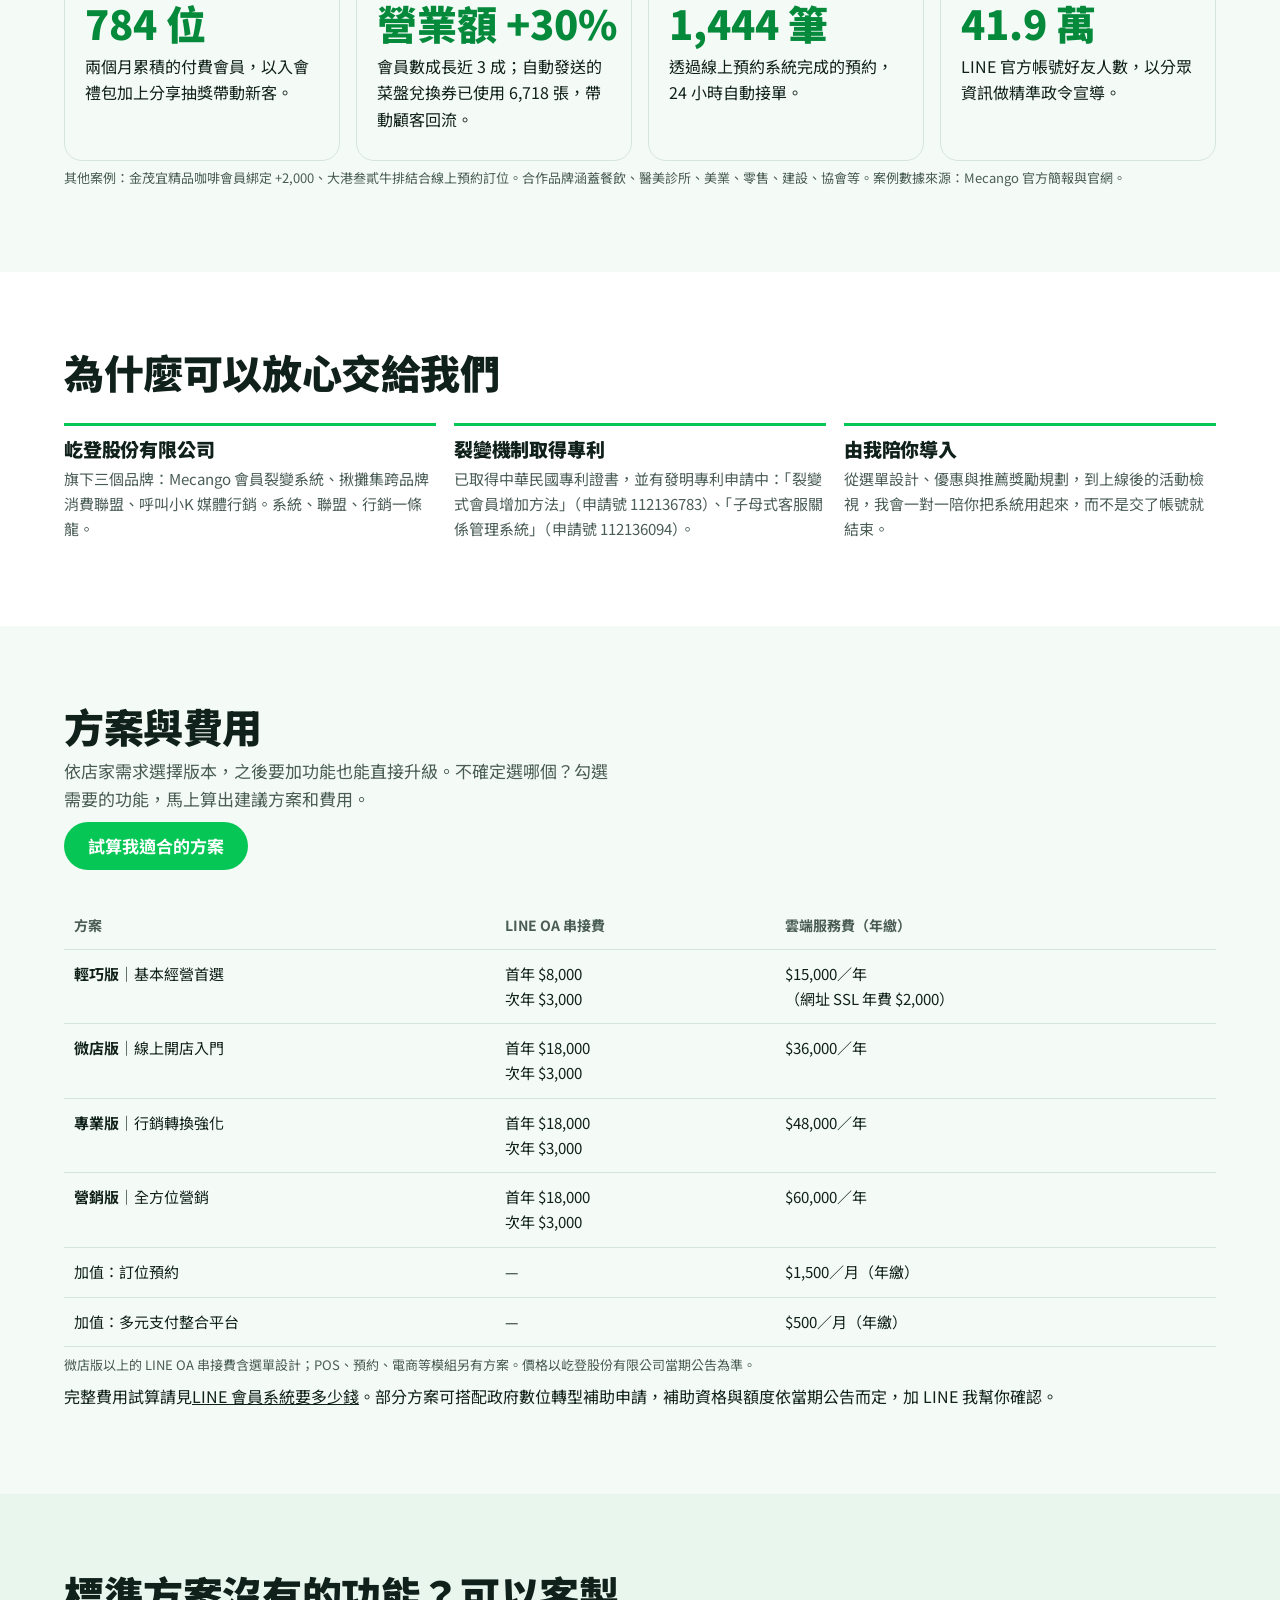
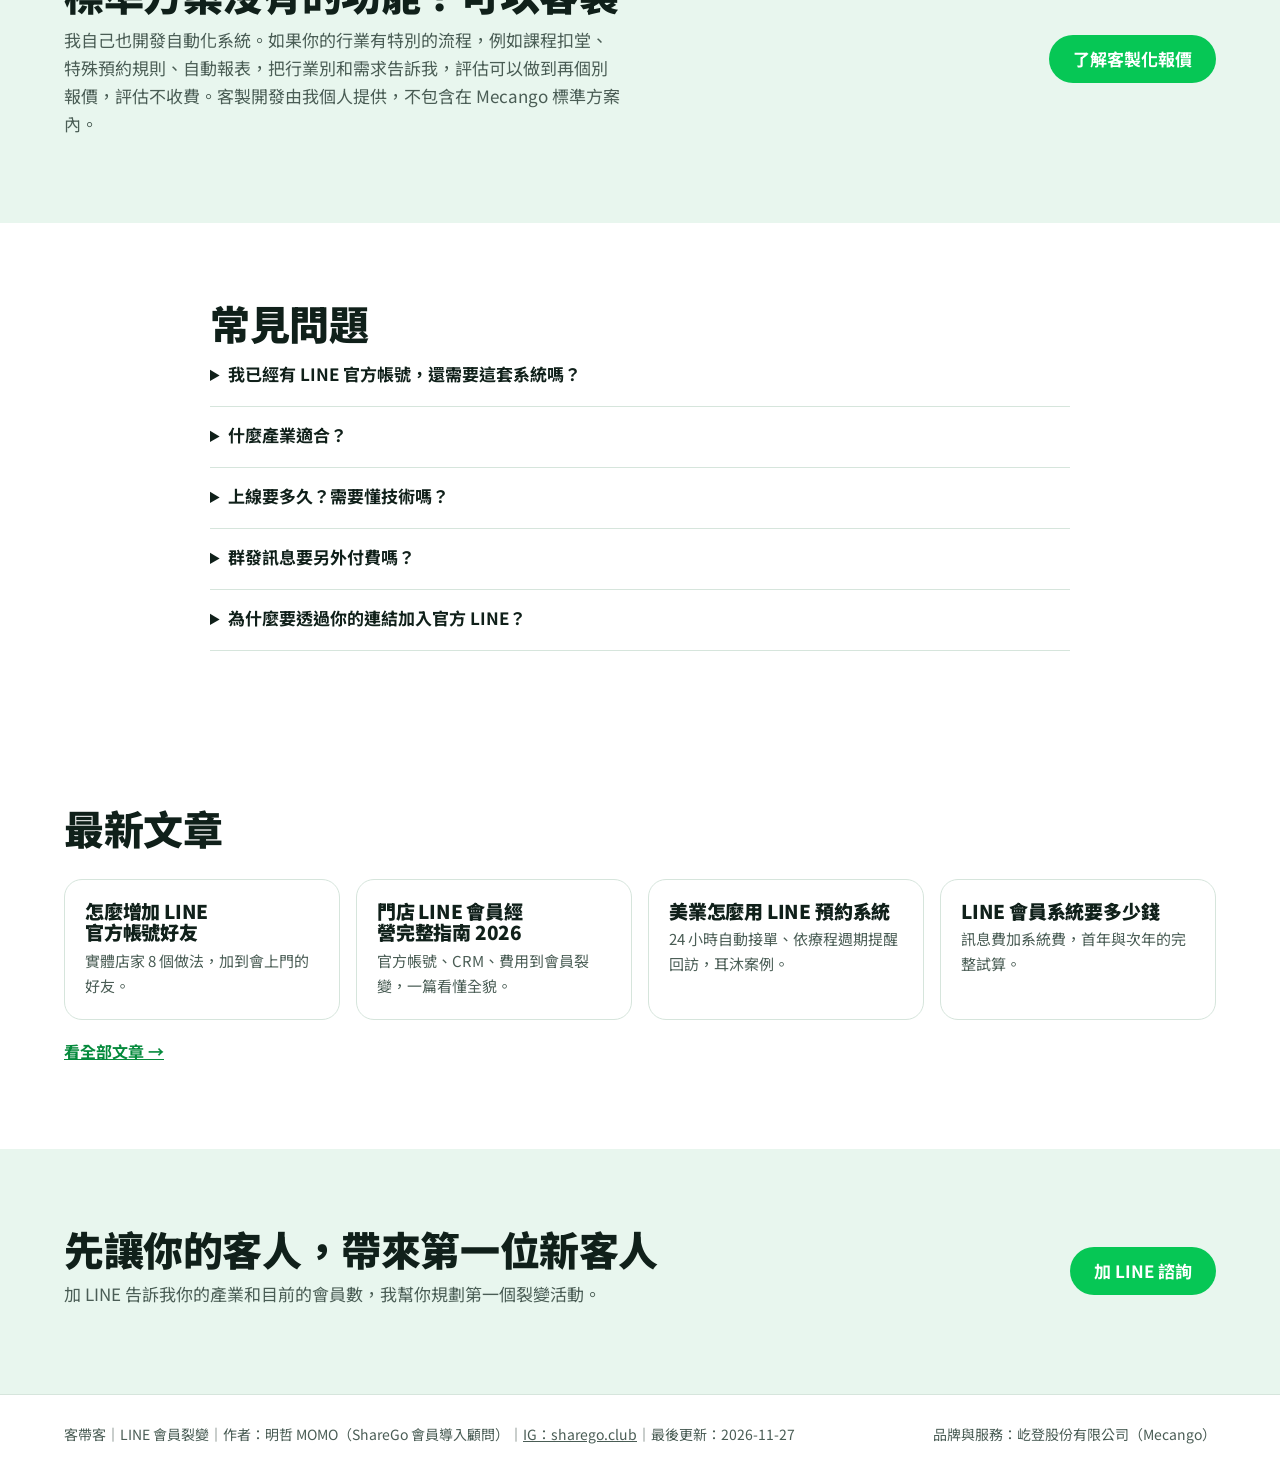
==== commit 5faa6643: "作者頭銜改 ShareGo 會員導入顧問、頁尾加 IG 連結；建立 ShareGo IG 自動發文系統（規則、圖卡產生器、主題庫、前兩則貼文） Co-Authored-By: Claude Opus " ====
--- a/index.html
+++ b/index.html
@@ -4,7 +4,7 @@
 <meta charset="utf-8">
 <meta name="viewport" content="width=device-width,initial-scale=1">
 <title>客帶客｜LINE 會員裂變</title>
-<meta name="description" content="明哲MOMO｜Mecango LINE 會員裂變系統導入顧問。讓客人幫店家找客人：LINE 官方帳號 × CRM × 推薦獎勵，適合餐飲、美業、零售與服務業。">
+<meta name="description" content="明哲MOMO｜ShareGo 會員導入顧問，協助店家導入 Mecango LINE 會員裂變系統。讓客人幫店家找客人：LINE 官方帳號 × CRM × 推薦獎勵，適合餐飲、美業、零售與服務業。">
 <meta property="og:title" content="讓客人幫你找客人｜客帶客 LINE 會員裂變">
 <meta property="og:description" content="不是又一套 LINE 工具，是會一直長出新客人的會員機制。Mecango 由屹登股份有限公司提供。">
 <link rel="canonical" href="https://crm.momowinwin.com/">
@@ -13,7 +13,7 @@
 <meta property="og:type" content="website">
 <meta property="og:locale" content="zh_TW">
 <meta name="author" content="明哲 MOMO">
-<script type="application/ld+json">[{"@context": "https://schema.org", "@type": "WebSite", "@id": "https://crm.momowinwin.com/#website", "name": "客帶客｜LINE 會員裂變", "alternateName": ["客帶客", "客帶客 LINE 會員裂變"], "url": "https://crm.momowinwin.com/", "inLanguage": "zh-TW", "author": {"@id": "https://crm.momowinwin.com/#momo"}}, {"@context": "https://schema.org", "@type": "Person", "@id": "https://crm.momowinwin.com/#momo", "name": "明哲 MOMO", "alternateName": "MOMO", "jobTitle": "Mecango 會員裂變導入顧問", "url": "https://crm.momowinwin.com/", "knowsAbout": ["LINE 官方帳號", "LINE CRM", "會員裂變行銷", "推薦好友獎勵", "餐飲 POS", "美業預約系統"]}, {"@context": "https://schema.org", "@type": "Service", "@id": "https://crm.momowinwin.com/#service", "name": "Mecango LINE 會員裂變系統導入", "serviceType": "LINE 官方帳號 CRM 會員系統導入", "description": "協助餐飲、美業、零售與服務業導入 Mecango LINE 會員裂變系統：會員建檔、分眾標籤、集點優惠券、推薦好友獎勵、互動遊戲與 POS、預約、電商整合。", "provider": {"@id": "https://crm.momowinwin.com/#momo"}, "brand": {"@type": "Brand", "name": "Mecango"}, "areaServed": {"@type": "Country", "name": "台灣"}, "url": "https://crm.momowinwin.com/", "hasOfferCatalog": {"@type": "OfferCatalog", "name": "Mecango FMT 方案（雲端服務費，年繳）", "itemListElement": [{"@type": "Offer", "name": "輕巧版", "price": "15000", "priceCurrency": "TWD", "description": "基本經營首選；LINE OA 串接費首年 $8,000、次年 $3,000"}, {"@type": "Offer", "name": "微店版", "price": "36000", "priceCurrency": "TWD", "description": "線上開店入門；LINE OA 串接費首年 $18,000、次年 $3,000"}, {"@type": "Offer", "name": "專業版", "price": "48000", "priceCurrency": "TWD", "description": "行銷轉換強化；LINE OA 串接費首年 $18,000、次年 $3,000"}, {"@type": "Offer", "name": "營銷版", "price": "60000", "priceCurrency": "TWD", "description": "全方位營銷；LINE OA 串接費首年 $18,000、次年 $3,000"}]}}, {"@context": "https://schema.org", "@type": "FAQPage", "mainEntity": [{"@type": "Question", "name": "我已經有 LINE 官方帳號，還需要這套系統嗎？", "acceptedAnswer": {"@type": "Answer", "text": "LINE 官方帳號本身能群發訊息，但沒有會員分級、集點、推薦關係紀錄與自動任務。Mecango 是接在你的官方帳號上，讓它從「發訊息的工具」變成「會長出新客人的會員系統」。"}}, {"@type": "Question", "name": "什麼產業適合？", "acceptedAnswer": {"@type": "Answer", "text": "只要有回頭客的生意都適合：餐飲、美業、醫美診所、藥局零售、課程、服務業，也有公部門與協會在使用。"}}, {"@type": "Question", "name": "上線要多久？需要懂技術嗎？", "acceptedAnswer": {"@type": "Answer", "text": "不需要懂技術。LINE OA 串接與選單設計由團隊完成，我會協助你規劃優惠與推薦獎勵，並教你操作後台。"}}, {"@type": "Question", "name": "群發訊息要另外付費嗎？", "acceptedAnswer": {"@type": "Answer", "text": "LINE 官方帳號的群發訊息依 LINE 的方案計費，這是 LINE 官方的費用。裂變的好處是讓會員自己分享，減少你對廣告與大量群發的依賴。"}}, {"@type": "Question", "name": "為什麼要透過你的連結加入官方 LINE？", "acceptedAnswer": {"@type": "Answer", "text": "透過推薦連結加入，系統會綁定推薦人，你會拿到有推薦人才有的入會禮，我也能直接服務你。這正是你未來可以用在自己客人身上的機制。"}}]}]</script>
+<script type="application/ld+json">[{"@context": "https://schema.org", "@type": "WebSite", "@id": "https://crm.momowinwin.com/#website", "name": "客帶客｜LINE 會員裂變", "alternateName": ["客帶客", "客帶客 LINE 會員裂變"], "url": "https://crm.momowinwin.com/", "inLanguage": "zh-TW", "author": {"@id": "https://crm.momowinwin.com/#momo"}}, {"@context": "https://schema.org", "@type": "Person", "@id": "https://crm.momowinwin.com/#momo", "name": "明哲 MOMO", "alternateName": "MOMO", "jobTitle": "ShareGo 會員導入顧問", "url": "https://crm.momowinwin.com/", "sameAs": ["https://www.instagram.com/sharego.club/"], "knowsAbout": ["LINE 官方帳號", "LINE CRM", "會員裂變行銷", "推薦好友獎勵", "餐飲 POS", "美業預約系統"]}, {"@context": "https://schema.org", "@type": "Service", "@id": "https://crm.momowinwin.com/#service", "name": "Mecango LINE 會員裂變系統導入", "serviceType": "LINE 官方帳號 CRM 會員系統導入", "description": "協助餐飲、美業、零售與服務業導入 Mecango LINE 會員裂變系統：會員建檔、分眾標籤、集點優惠券、推薦好友獎勵、互動遊戲與 POS、預約、電商整合。", "provider": {"@id": "https://crm.momowinwin.com/#momo"}, "brand": {"@type": "Brand", "name": "Mecango"}, "areaServed": {"@type": "Country", "name": "台灣"}, "url": "https://crm.momowinwin.com/", "hasOfferCatalog": {"@type": "OfferCatalog", "name": "Mecango FMT 方案（雲端服務費，年繳）", "itemListElement": [{"@type": "Offer", "name": "輕巧版", "price": "15000", "priceCurrency": "TWD", "description": "基本經營首選；LINE OA 串接費首年 $8,000、次年 $3,000"}, {"@type": "Offer", "name": "微店版", "price": "36000", "priceCurrency": "TWD", "description": "線上開店入門；LINE OA 串接費首年 $18,000、次年 $3,000"}, {"@type": "Offer", "name": "專業版", "price": "48000", "priceCurrency": "TWD", "description": "行銷轉換強化；LINE OA 串接費首年 $18,000、次年 $3,000"}, {"@type": "Offer", "name": "營銷版", "price": "60000", "priceCurrency": "TWD", "description": "全方位營銷；LINE OA 串接費首年 $18,000、次年 $3,000"}]}}, {"@context": "https://schema.org", "@type": "FAQPage", "mainEntity": [{"@type": "Question", "name": "我已經有 LINE 官方帳號，還需要這套系統嗎？", "acceptedAnswer": {"@type": "Answer", "text": "LINE 官方帳號本身能群發訊息，但沒有會員分級、集點、推薦關係紀錄與自動任務。Mecango 是接在你的官方帳號上，讓它從「發訊息的工具」變成「會長出新客人的會員系統」。"}}, {"@type": "Question", "name": "什麼產業適合？", "acceptedAnswer": {"@type": "Answer", "text": "只要有回頭客的生意都適合：餐飲、美業、醫美診所、藥局零售、課程、服務業，也有公部門與協會在使用。"}}, {"@type": "Question", "name": "上線要多久？需要懂技術嗎？", "acceptedAnswer": {"@type": "Answer", "text": "不需要懂技術。LINE OA 串接與選單設計由團隊完成，我會協助你規劃優惠與推薦獎勵，並教你操作後台。"}}, {"@type": "Question", "name": "群發訊息要另外付費嗎？", "acceptedAnswer": {"@type": "Answer", "text": "LINE 官方帳號的群發訊息依 LINE 的方案計費，這是 LINE 官方的費用。裂變的好處是讓會員自己分享，減少你對廣告與大量群發的依賴。"}}, {"@type": "Question", "name": "為什麼要透過你的連結加入官方 LINE？", "acceptedAnswer": {"@type": "Answer", "text": "透過推薦連結加入，系統會綁定推薦人，你會拿到有推薦人才有的入會禮，我也能直接服務你。這正是你未來可以用在自己客人身上的機制。"}}]}]</script>
 <link rel="preconnect" href="https://fonts.googleapis.com">
 <link rel="preconnect" href="https://fonts.gstatic.com" crossorigin>
 <link href="https://fonts.googleapis.com/css2?family=Noto+Sans+TC:wght@400;500;700;900&display=swap" rel="stylesheet">
@@ -300,7 +300,7 @@
 </div></section>
 
 <footer><div class="wrap">
-<span>客帶客｜LINE 會員裂變｜作者：明哲 MOMO（Mecango 會員裂變導入顧問）｜最後更新：2026-11-25</span>
+<span>客帶客｜LINE 會員裂變｜作者：明哲 MOMO（ShareGo 會員導入顧問）｜<a href="https://www.instagram.com/sharego.club/" rel="me">IG：sharego.club</a>｜最後更新：2026-11-27</span>
 <span>品牌與服務：屹登股份有限公司（Mecango）</span>
 </div></footer>
 
